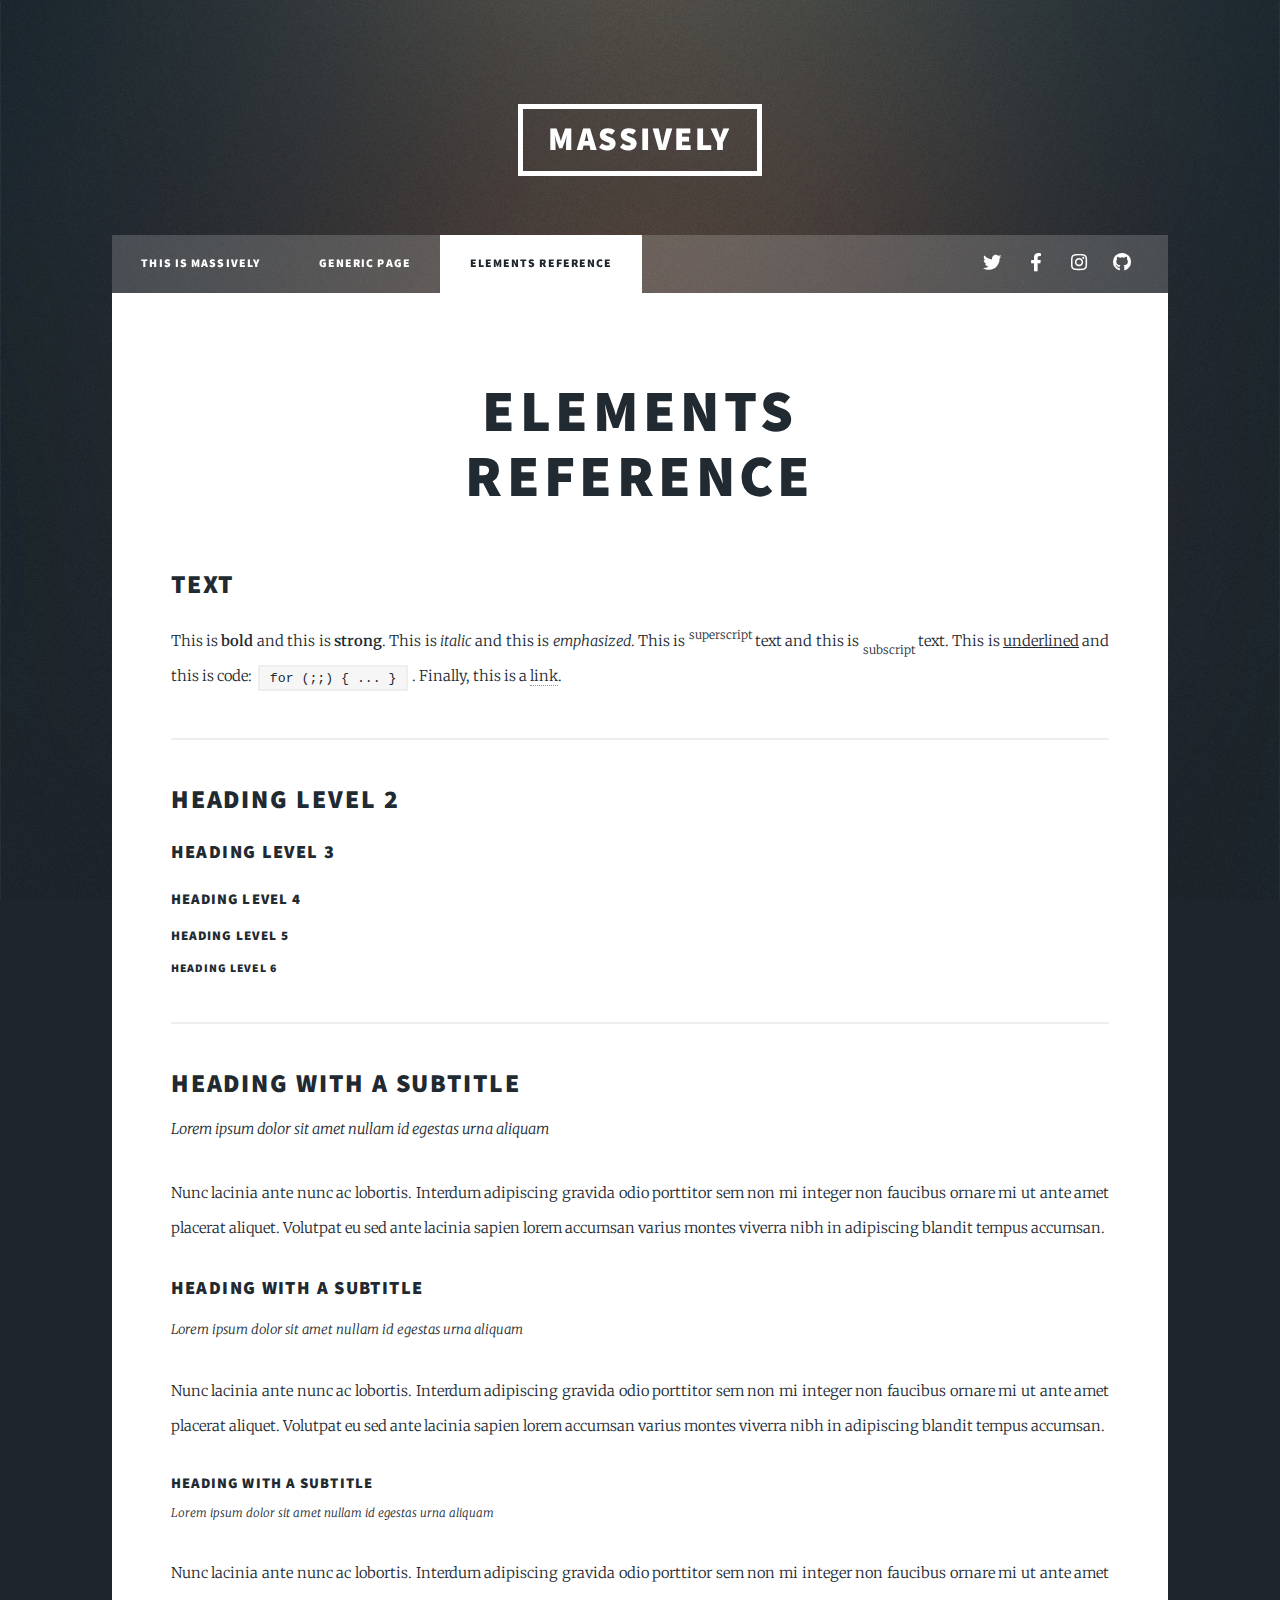
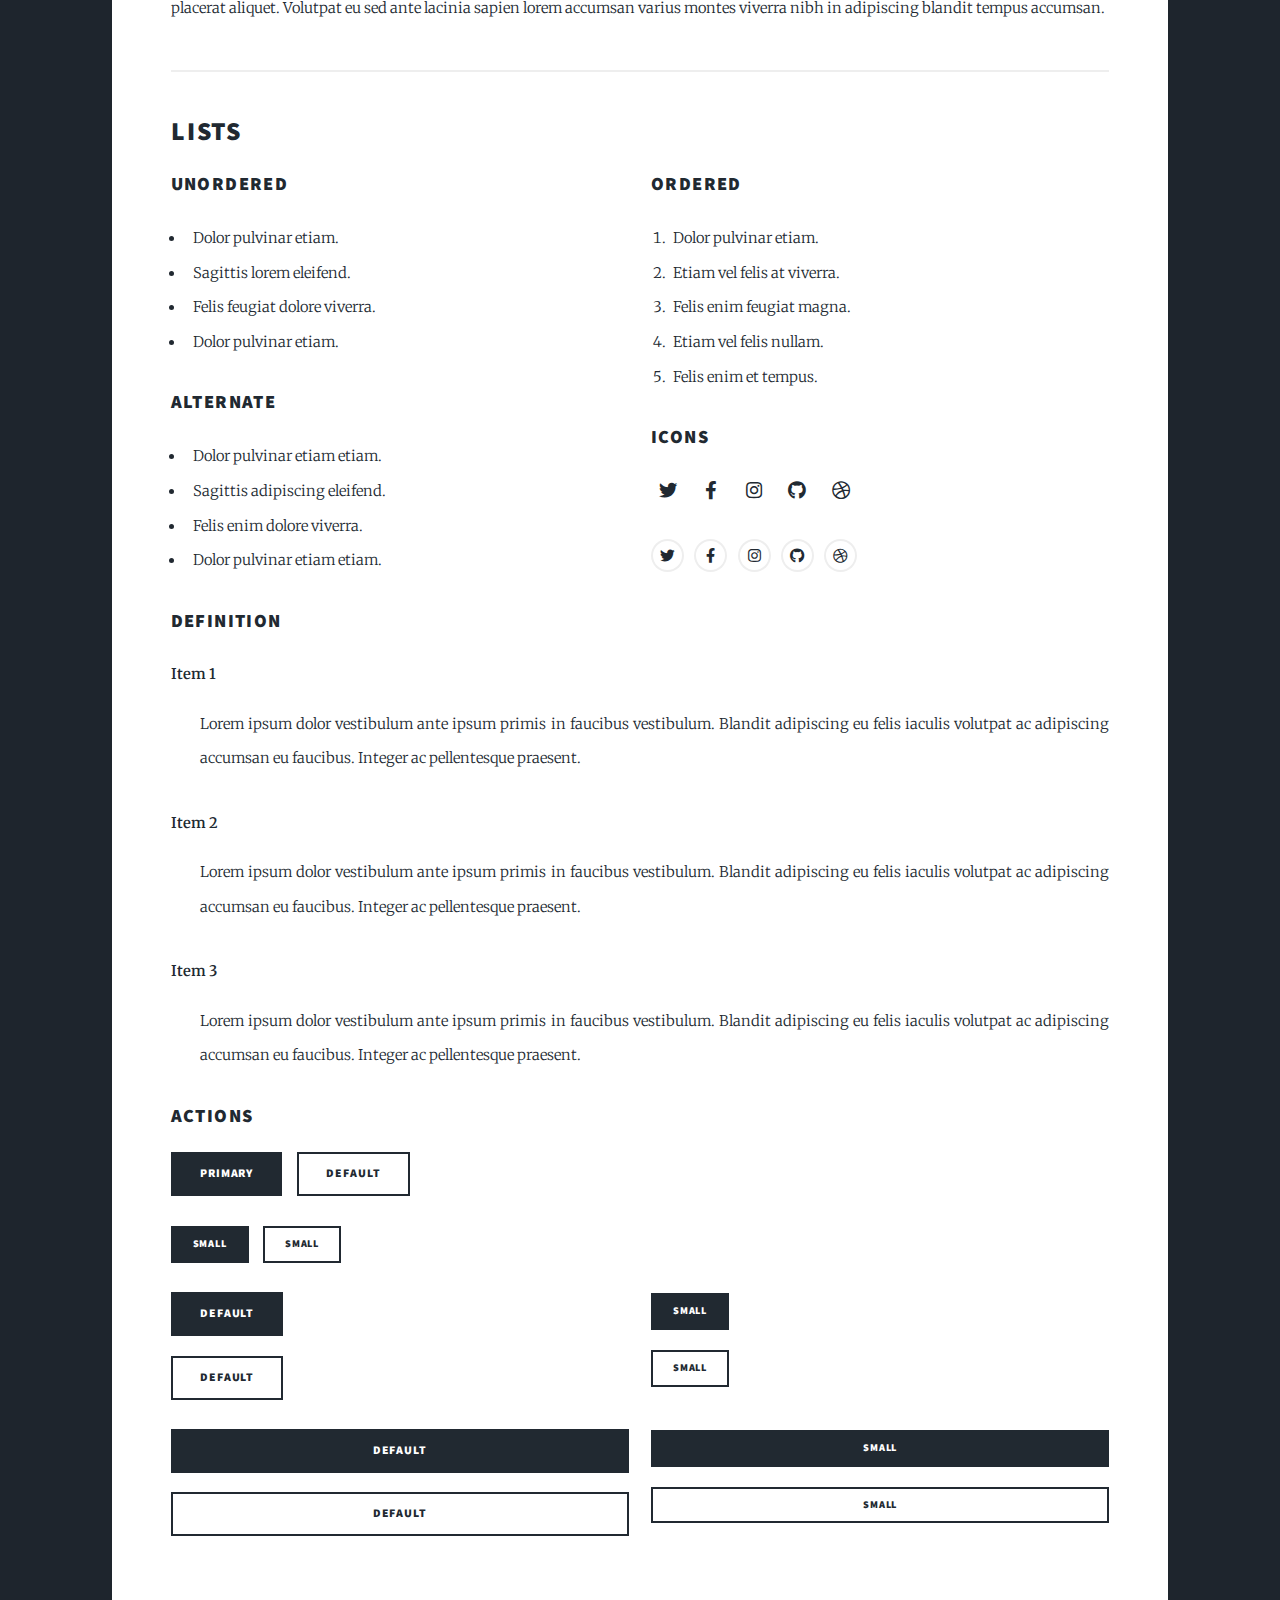
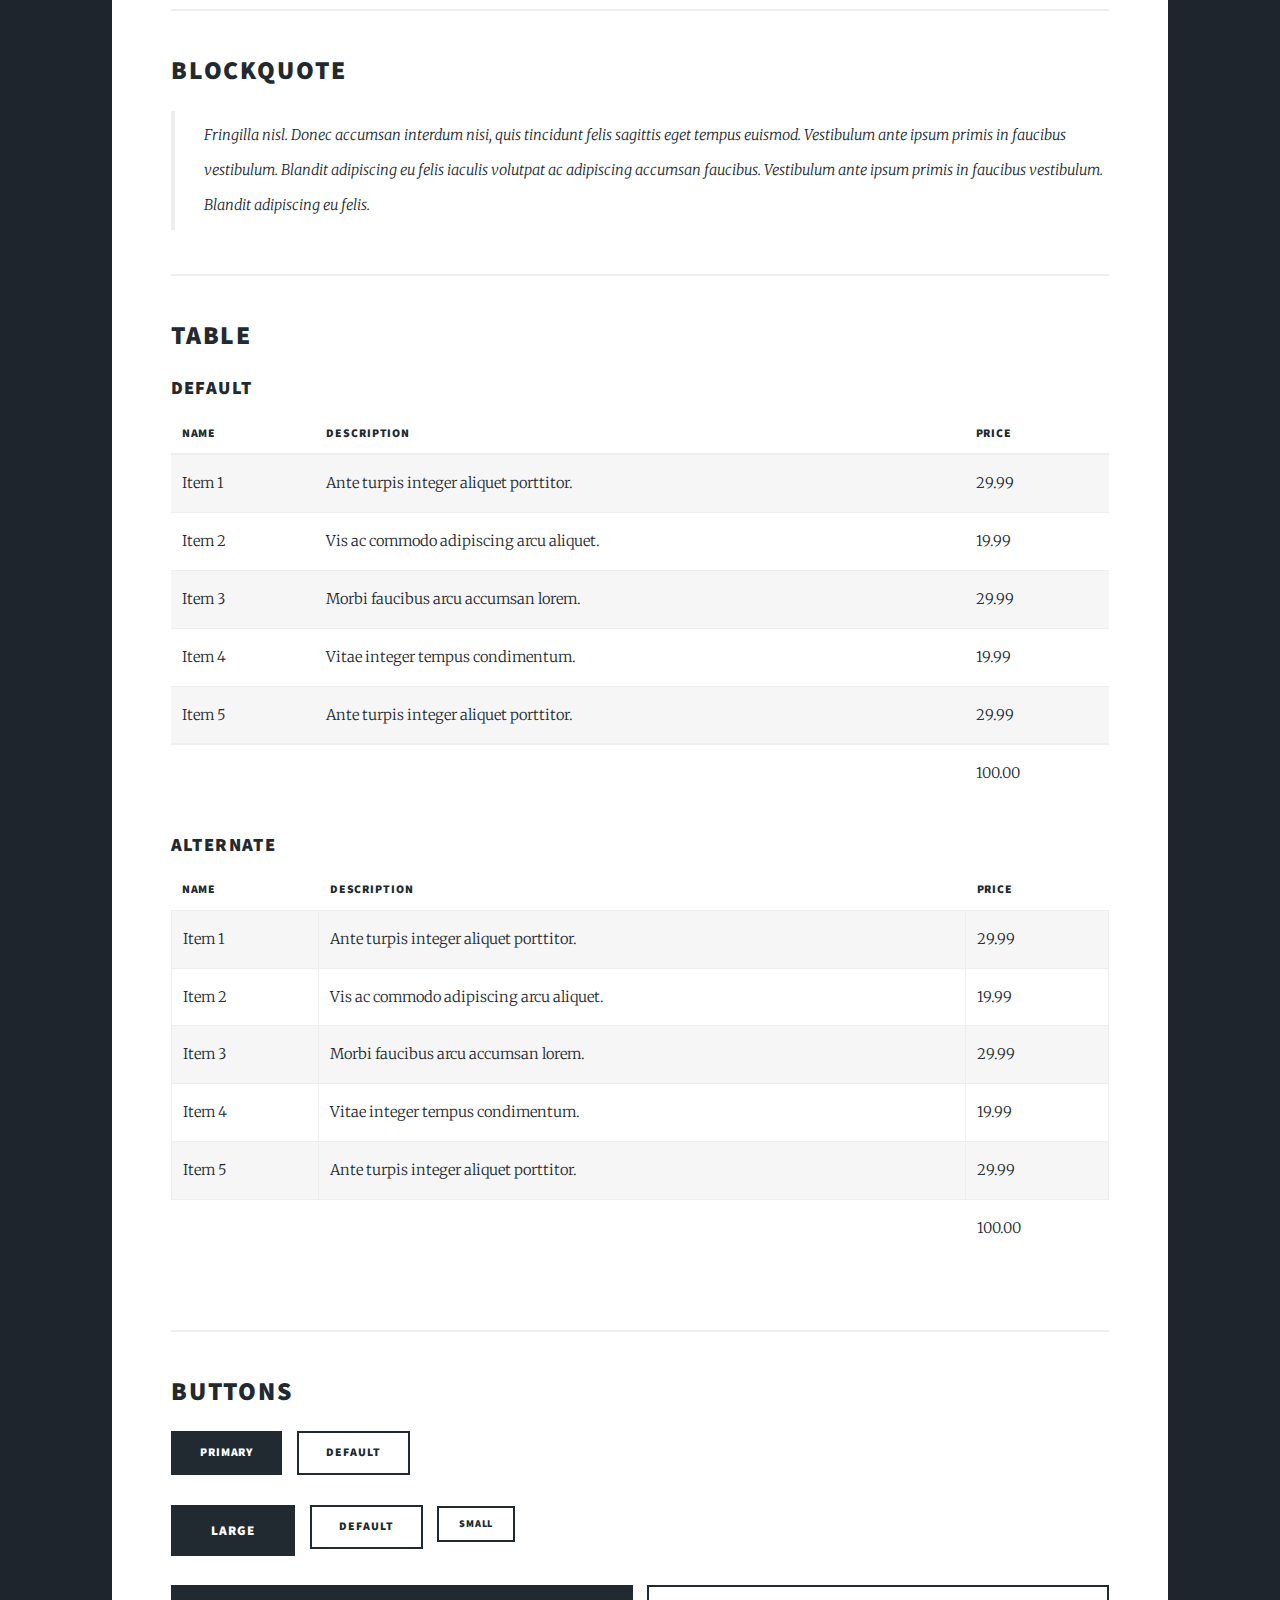
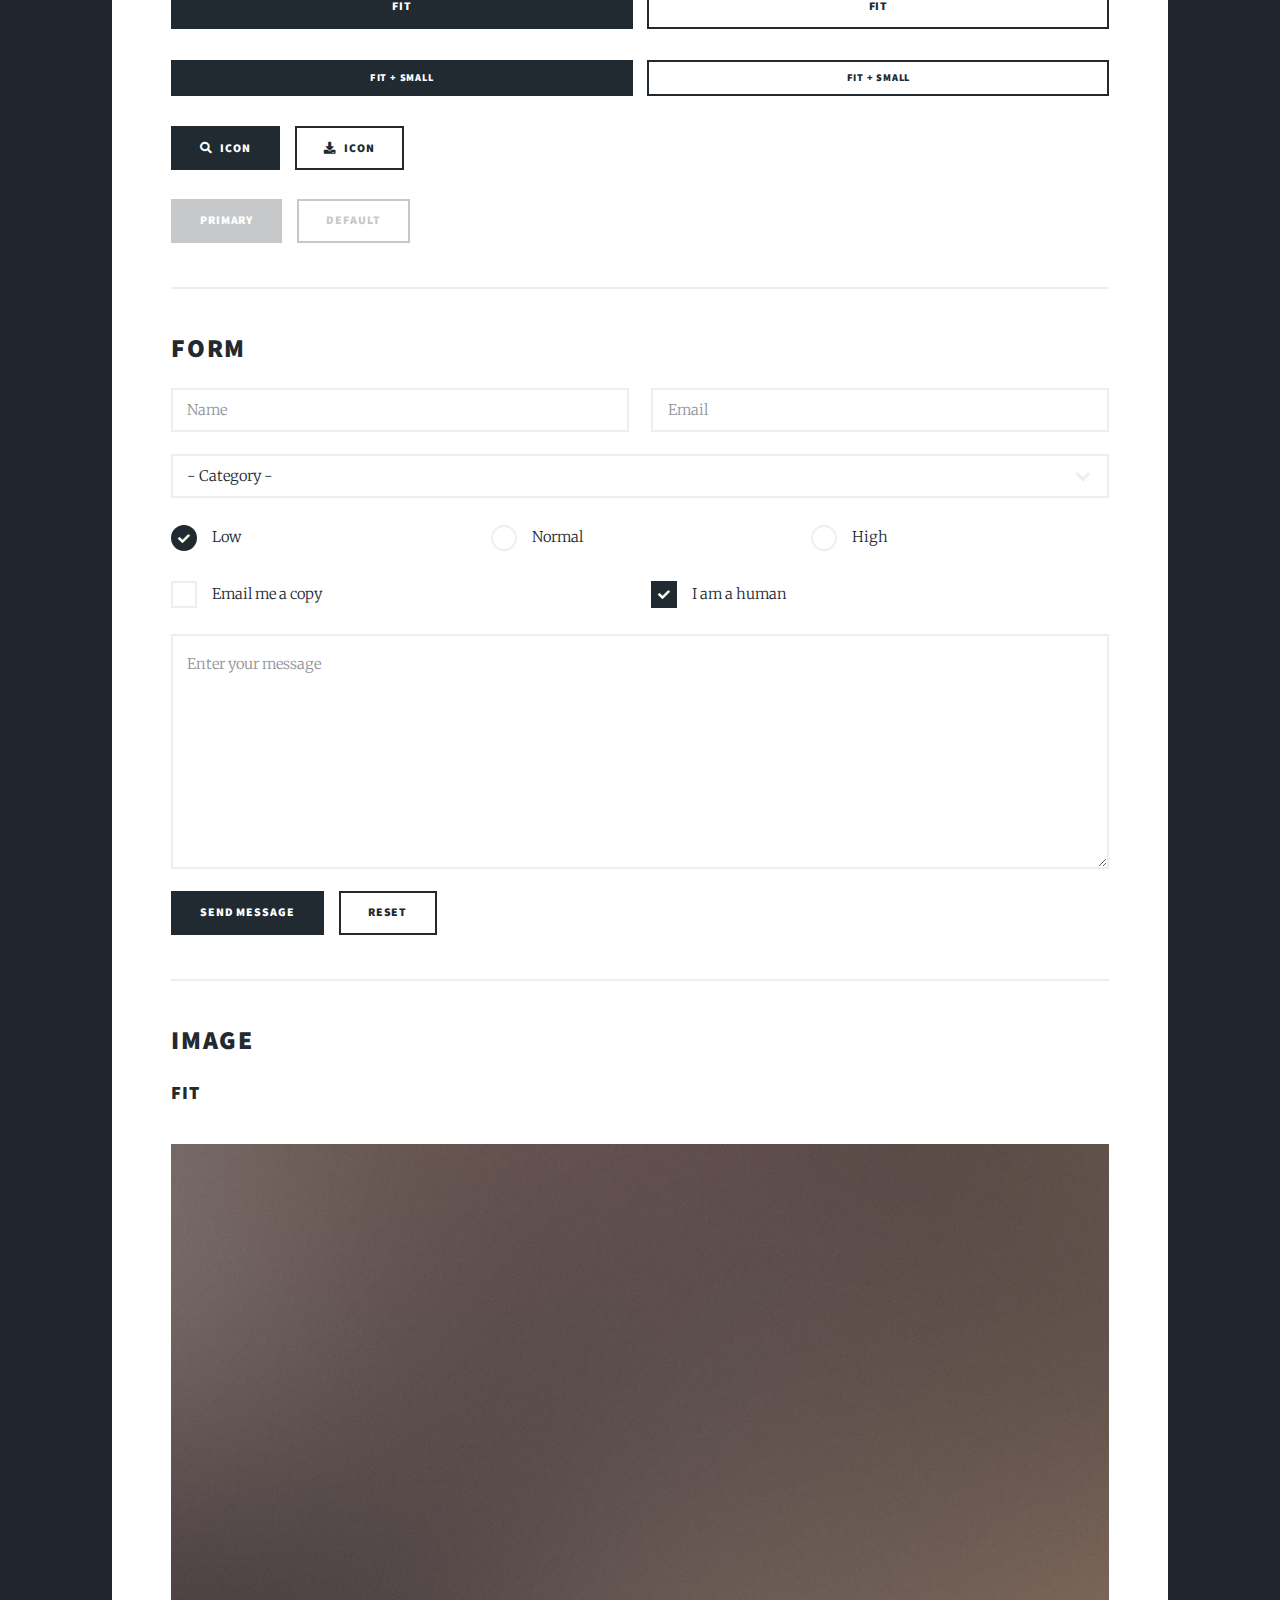
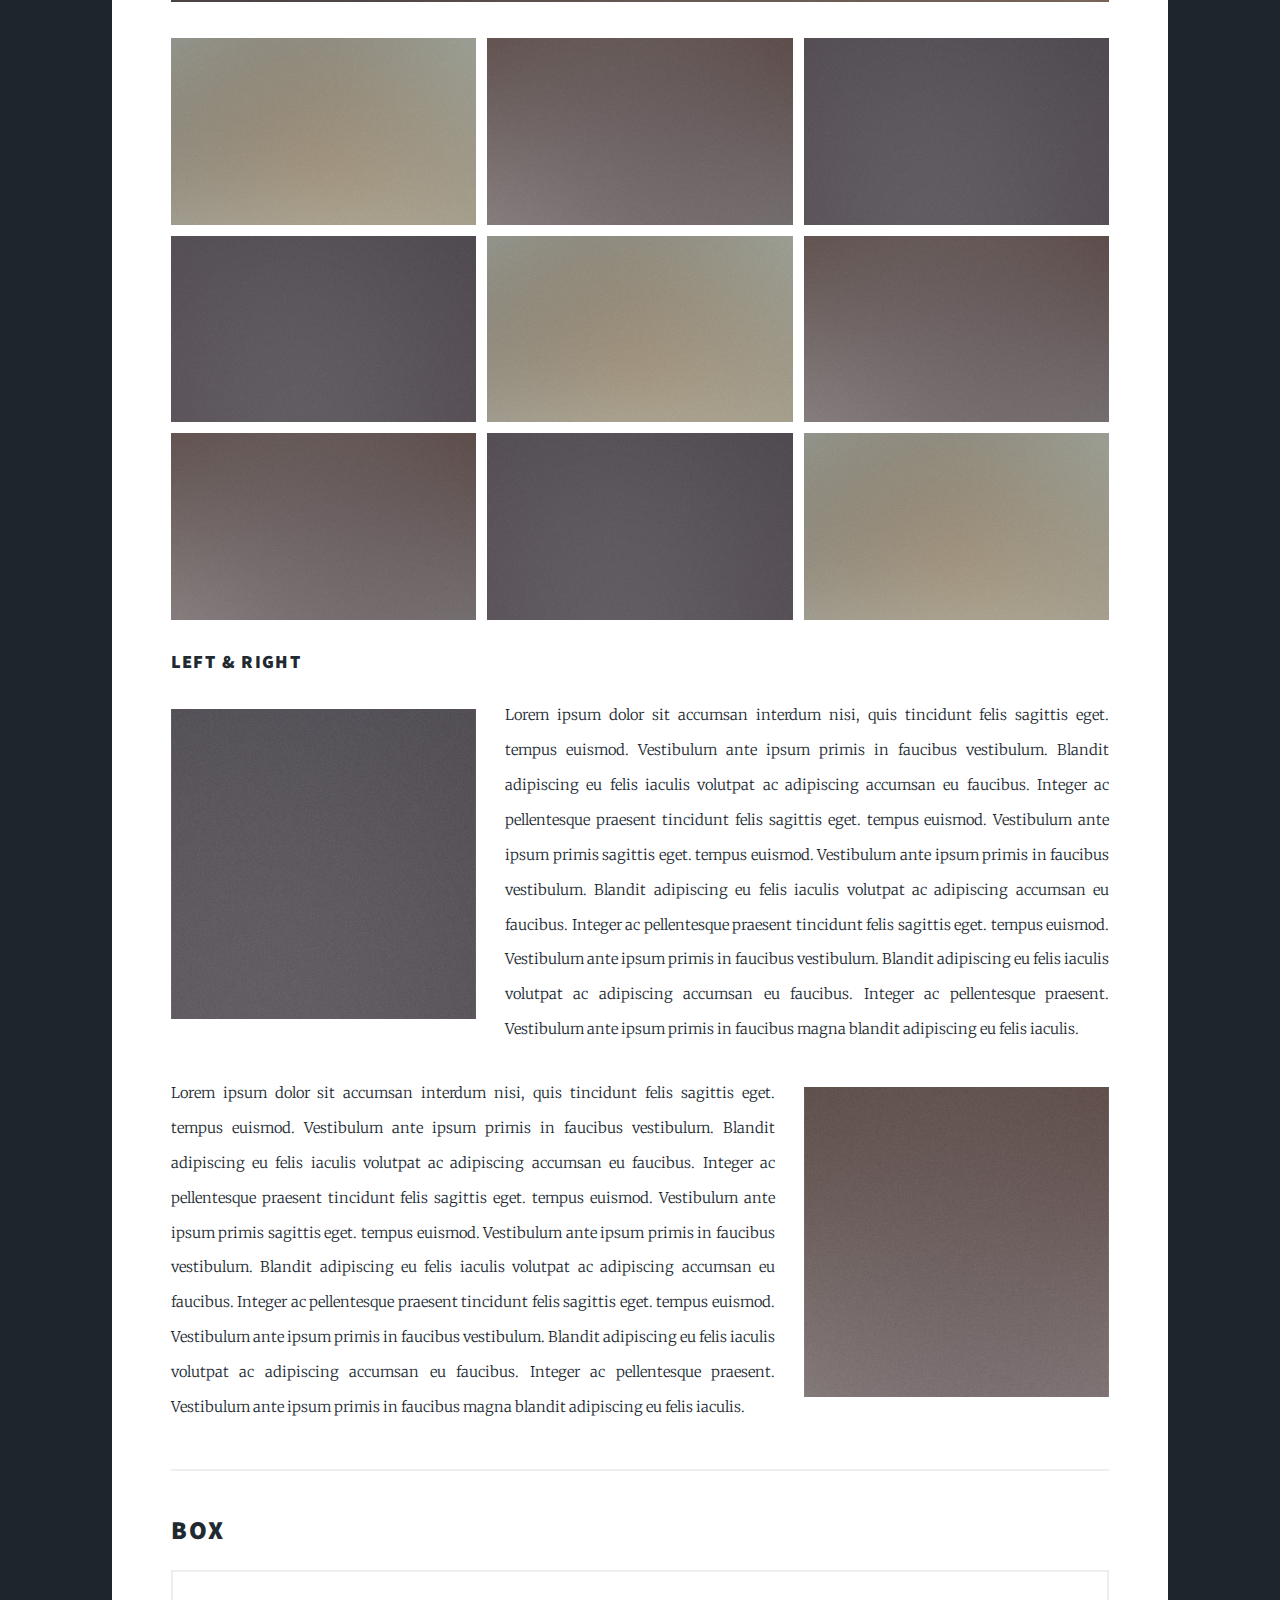
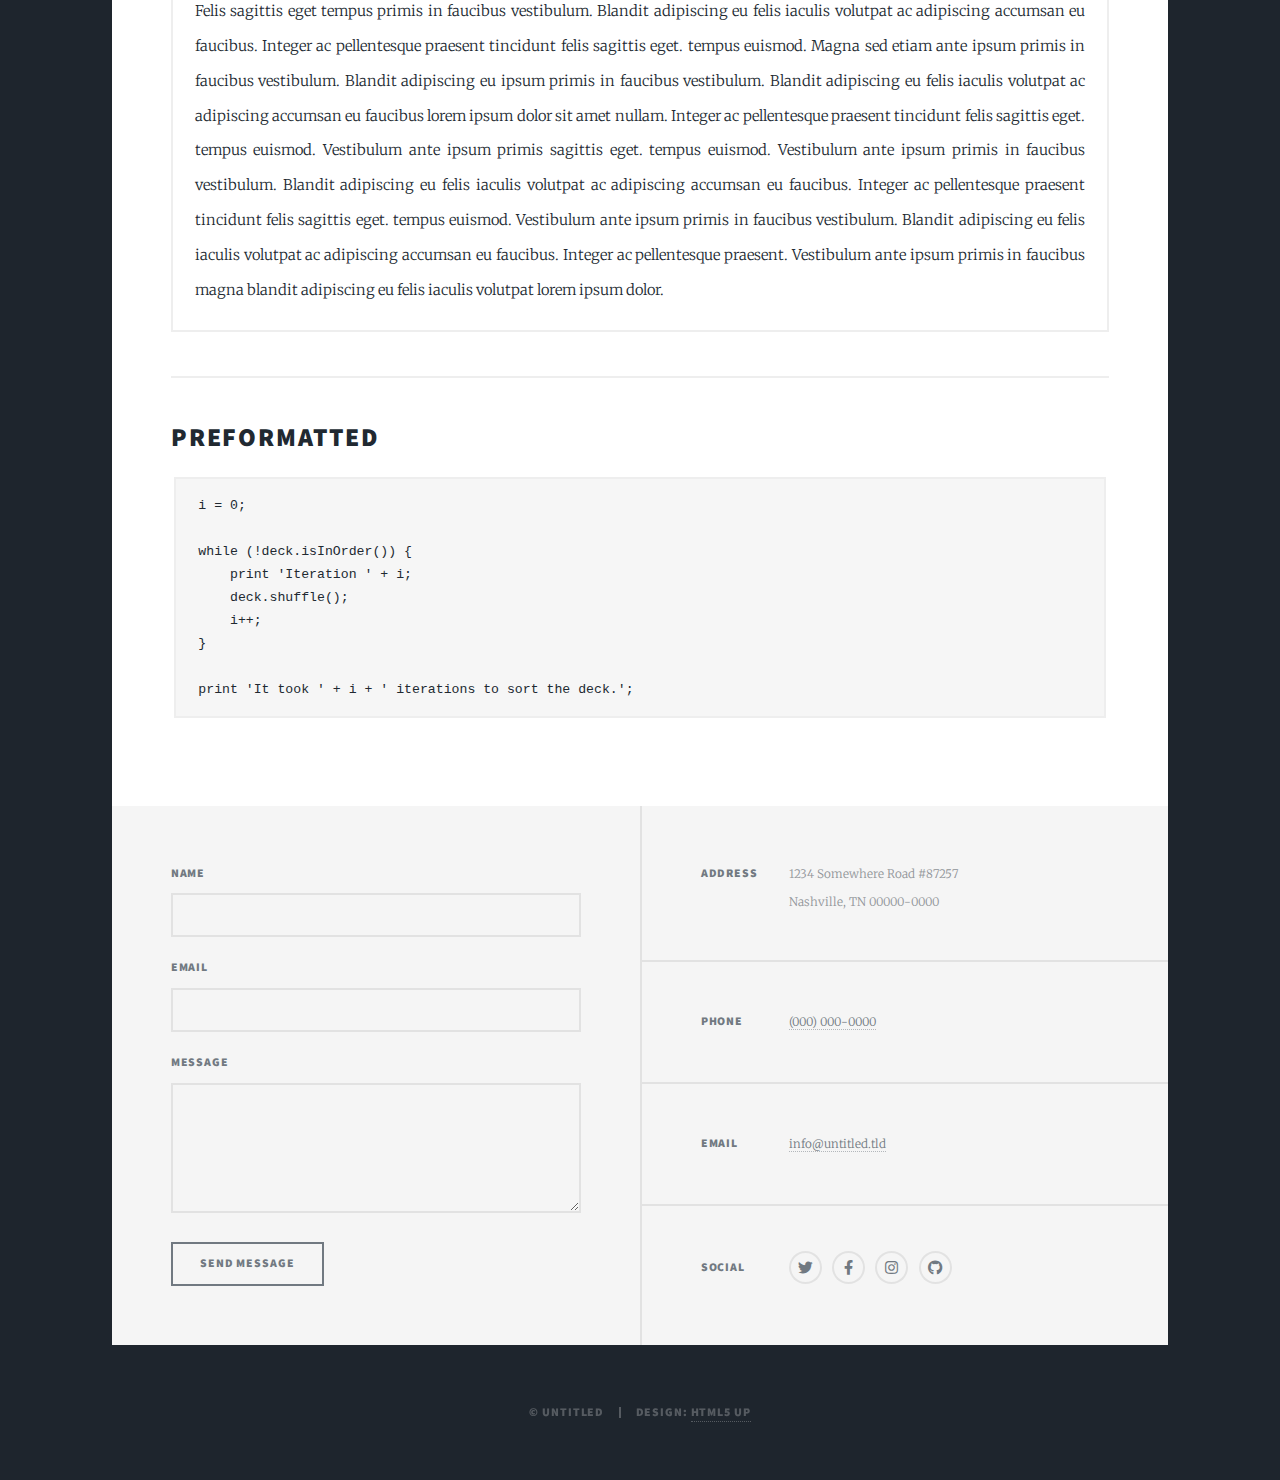
==== html5up-massively/elements.html @ 06473aa0 "Added template" ====
<!DOCTYPE HTML>
<!--
	Massively by HTML5 UP
	html5up.net | @ajlkn
	Free for personal and commercial use under the CCA 3.0 license (html5up.net/license)
-->
<html>
	<head>
		<title>Elements Reference - Massively by HTML5 UP</title>
		<meta charset="utf-8" />
		<meta name="viewport" content="width=device-width, initial-scale=1, user-scalable=no" />
		<link rel="stylesheet" href="assets/css/main.css" />
		<noscript><link rel="stylesheet" href="assets/css/noscript.css" /></noscript>
	</head>
	<body class="is-preload">

		<!-- Wrapper -->
			<div id="wrapper">

				<!-- Header -->
					<header id="header">
						<a href="index.html" class="logo">Massively</a>
					</header>

				<!-- Nav -->
					<nav id="nav">
						<ul class="links">
							<li><a href="index.html">This is Massively</a></li>
							<li><a href="generic.html">Generic Page</a></li>
							<li class="active"><a href="elements.html">Elements Reference</a></li>
						</ul>
						<ul class="icons">
							<li><a href="#" class="icon brands fa-twitter"><span class="label">Twitter</span></a></li>
							<li><a href="#" class="icon brands fa-facebook-f"><span class="label">Facebook</span></a></li>
							<li><a href="#" class="icon brands fa-instagram"><span class="label">Instagram</span></a></li>
							<li><a href="#" class="icon brands fa-github"><span class="label">GitHub</span></a></li>
						</ul>
					</nav>

				<!-- Main -->
					<div id="main">

						<!-- Post -->
							<section class="post">
								<header class="major">
									<h1>Elements<br />
									Reference</h1>
								</header>

								<!-- Text stuff -->
									<h2>Text</h2>
									<p>This is <b>bold</b> and this is <strong>strong</strong>. This is <i>italic</i> and this is <em>emphasized</em>.
									This is <sup>superscript</sup> text and this is <sub>subscript</sub> text.
									This is <u>underlined</u> and this is code: <code>for (;;) { ... }</code>.
									Finally, this is a <a href="#">link</a>.</p>
									<hr />
									<h2>Heading Level 2</h2>
									<h3>Heading Level 3</h3>
									<h4>Heading Level 4</h4>
									<h5>Heading Level 5</h5>
									<h6>Heading Level 6</h6>
									<hr />
									<header>
										<h2>Heading with a Subtitle</h2>
										<p>Lorem ipsum dolor sit amet nullam id egestas urna aliquam</p>
									</header>
									<p>Nunc lacinia ante nunc ac lobortis. Interdum adipiscing gravida odio porttitor sem non mi integer non faucibus ornare mi ut ante amet placerat aliquet. Volutpat eu sed ante lacinia sapien lorem accumsan varius montes viverra nibh in adipiscing blandit tempus accumsan.</p>
									<header>
										<h3>Heading with a Subtitle</h3>
										<p>Lorem ipsum dolor sit amet nullam id egestas urna aliquam</p>
									</header>
									<p>Nunc lacinia ante nunc ac lobortis. Interdum adipiscing gravida odio porttitor sem non mi integer non faucibus ornare mi ut ante amet placerat aliquet. Volutpat eu sed ante lacinia sapien lorem accumsan varius montes viverra nibh in adipiscing blandit tempus accumsan.</p>
									<header>
										<h4>Heading with a Subtitle</h4>
										<p>Lorem ipsum dolor sit amet nullam id egestas urna aliquam</p>
									</header>
									<p>Nunc lacinia ante nunc ac lobortis. Interdum adipiscing gravida odio porttitor sem non mi integer non faucibus ornare mi ut ante amet placerat aliquet. Volutpat eu sed ante lacinia sapien lorem accumsan varius montes viverra nibh in adipiscing blandit tempus accumsan.</p>

									<hr />

								<!-- Lists -->
									<h2>Lists</h2>
									<div class="row">
										<div class="col-6 col-12-small">

											<h3>Unordered</h3>
											<ul>
												<li>Dolor pulvinar etiam.</li>
												<li>Sagittis lorem eleifend.</li>
												<li>Felis feugiat dolore viverra.</li>
												<li>Dolor pulvinar etiam.</li>
											</ul>

											<h3>Alternate</h3>
											<ul class="alt">
												<li>Dolor pulvinar etiam etiam.</li>
												<li>Sagittis adipiscing eleifend.</li>
												<li>Felis enim dolore viverra.</li>
												<li>Dolor pulvinar etiam etiam.</li>
											</ul>

										</div>
										<div class="col-6 col-12-small">

											<h3>Ordered</h3>
											<ol>
												<li>Dolor pulvinar etiam.</li>
												<li>Etiam vel felis at viverra.</li>
												<li>Felis enim feugiat magna.</li>
												<li>Etiam vel felis nullam.</li>
												<li>Felis enim et tempus.</li>
											</ol>

											<h3>Icons</h3>
											<ul class="icons">
												<li><a href="#" class="icon brands fa-twitter"><span class="label">Twitter</span></a></li>
												<li><a href="#" class="icon brands fa-facebook-f"><span class="label">Facebook</span></a></li>
												<li><a href="#" class="icon brands fa-instagram"><span class="label">Instagram</span></a></li>
												<li><a href="#" class="icon brands fa-github"><span class="label">Github</span></a></li>
												<li><a href="#" class="icon brands fa-dribbble"><span class="label">Dribbble</span></a></li>
											</ul>
											<ul class="icons alt">
												<li><a href="#" class="icon brands alt fa-twitter"><span class="label">Twitter</span></a></li>
												<li><a href="#" class="icon brands alt fa-facebook-f"><span class="label">Facebook</span></a></li>
												<li><a href="#" class="icon brands alt fa-instagram"><span class="label">Instagram</span></a></li>
												<li><a href="#" class="icon brands alt fa-github"><span class="label">Github</span></a></li>
												<li><a href="#" class="icon brands alt fa-dribbble"><span class="label">Dribbble</span></a></li>
											</ul>

										</div>
									</div>
									<h3>Definition</h3>
									<dl>
										<dt>Item 1</dt>
										<dd>
											<p>Lorem ipsum dolor vestibulum ante ipsum primis in faucibus vestibulum. Blandit adipiscing eu felis iaculis volutpat ac adipiscing accumsan eu faucibus. Integer ac pellentesque praesent.</p>
										</dd>
										<dt>Item 2</dt>
										<dd>
											<p>Lorem ipsum dolor vestibulum ante ipsum primis in faucibus vestibulum. Blandit adipiscing eu felis iaculis volutpat ac adipiscing accumsan eu faucibus. Integer ac pellentesque praesent.</p>
										</dd>
										<dt>Item 3</dt>
										<dd>
											<p>Lorem ipsum dolor vestibulum ante ipsum primis in faucibus vestibulum. Blandit adipiscing eu felis iaculis volutpat ac adipiscing accumsan eu faucibus. Integer ac pellentesque praesent.</p>
										</dd>
									</dl>

									<h3>Actions</h3>
									<ul class="actions">
										<li><a href="#" class="button primary">Primary</a></li>
										<li><a href="#" class="button">Default</a></li>
									</ul>
									<ul class="actions small">
										<li><a href="#" class="button primary small">Small</a></li>
										<li><a href="#" class="button small">Small</a></li>
									</ul>
									<div class="row">
										<div class="col-6 col-12-small">
											<ul class="actions stacked">
												<li><a href="#" class="button primary">Default</a></li>
												<li><a href="#" class="button">Default</a></li>
											</ul>
										</div>
										<div class="col-6 col-12-small">
											<ul class="actions stacked">
												<li><a href="#" class="button primary small">Small</a></li>
												<li><a href="#" class="button small">Small</a></li>
											</ul>
										</div>
									</div>
									<div class="row">
										<div class="col-6 col-12-small">
											<ul class="actions stacked">
												<li><a href="#" class="button primary fit">Default</a></li>
												<li><a href="#" class="button fit">Default</a></li>
											</ul>
										</div>
										<div class="col-6 col-12-small">
											<ul class="actions stacked">
												<li><a href="#" class="button primary small fit">Small</a></li>
												<li><a href="#" class="button small fit">Small</a></li>
											</ul>
										</div>
									</div>

									<hr />

								<!-- Blockquote -->
									<h2>Blockquote</h2>
									<blockquote>Fringilla nisl. Donec accumsan interdum nisi, quis tincidunt felis sagittis eget tempus euismod. Vestibulum ante ipsum primis in faucibus vestibulum. Blandit adipiscing eu felis iaculis volutpat ac adipiscing accumsan faucibus. Vestibulum ante ipsum primis in faucibus vestibulum. Blandit adipiscing eu felis.</blockquote>

									<hr />

								<!-- Table -->
									<h2>Table</h2>

									<h3>Default</h3>
									<div class="table-wrapper">
										<table>
											<thead>
												<tr>
													<th>Name</th>
													<th>Description</th>
													<th>Price</th>
												</tr>
											</thead>
											<tbody>
												<tr>
													<td>Item 1</td>
													<td>Ante turpis integer aliquet porttitor.</td>
													<td>29.99</td>
												</tr>
												<tr>
													<td>Item 2</td>
													<td>Vis ac commodo adipiscing arcu aliquet.</td>
													<td>19.99</td>
												</tr>
												<tr>
													<td>Item 3</td>
													<td> Morbi faucibus arcu accumsan lorem.</td>
													<td>29.99</td>
												</tr>
												<tr>
													<td>Item 4</td>
													<td>Vitae integer tempus condimentum.</td>
													<td>19.99</td>
												</tr>
												<tr>
													<td>Item 5</td>
													<td>Ante turpis integer aliquet porttitor.</td>
													<td>29.99</td>
												</tr>
											</tbody>
											<tfoot>
												<tr>
													<td colspan="2"></td>
													<td>100.00</td>
												</tr>
											</tfoot>
										</table>
									</div>

									<h3>Alternate</h3>
									<div class="table-wrapper">
										<table class="alt">
											<thead>
												<tr>
													<th>Name</th>
													<th>Description</th>
													<th>Price</th>
												</tr>
											</thead>
											<tbody>
												<tr>
													<td>Item 1</td>
													<td>Ante turpis integer aliquet porttitor.</td>
													<td>29.99</td>
												</tr>
												<tr>
													<td>Item 2</td>
													<td>Vis ac commodo adipiscing arcu aliquet.</td>
													<td>19.99</td>
												</tr>
												<tr>
													<td>Item 3</td>
													<td> Morbi faucibus arcu accumsan lorem.</td>
													<td>29.99</td>
												</tr>
												<tr>
													<td>Item 4</td>
													<td>Vitae integer tempus condimentum.</td>
													<td>19.99</td>
												</tr>
												<tr>
													<td>Item 5</td>
													<td>Ante turpis integer aliquet porttitor.</td>
													<td>29.99</td>
												</tr>
											</tbody>
											<tfoot>
												<tr>
													<td colspan="2"></td>
													<td>100.00</td>
												</tr>
											</tfoot>
										</table>
									</div>

									<hr />

								<!-- Buttons -->
									<h2>Buttons</h2>
									<ul class="actions">
										<li><a href="#" class="button primary">Primary</a></li>
										<li><a href="#" class="button">Default</a></li>
									</ul>
									<ul class="actions">
										<li><a href="#" class="button primary large">Large</a></li>
										<li><a href="#" class="button">Default</a></li>
										<li><a href="#" class="button small">Small</a></li>
									</ul>
									<ul class="actions fit">
										<li><a href="#" class="button primary fit">Fit</a></li>
										<li><a href="#" class="button fit">Fit</a></li>
									</ul>
									<ul class="actions fit small">
										<li><a href="#" class="button primary fit small">Fit + Small</a></li>
										<li><a href="#" class="button fit small">Fit + Small</a></li>
									</ul>
									<ul class="actions">
										<li><a href="#" class="button primary icon solid fa-search">Icon</a></li>
										<li><a href="#" class="button icon solid fa-download">Icon</a></li>
									</ul>
									<ul class="actions">
										<li><span class="button primary disabled">Primary</span></li>
										<li><span class="button disabled">Default</span></li>
									</ul>

									<hr />

								<!-- Form -->
									<h2>Form</h2>

									<form method="post" action="#">
										<div class="row gtr-uniform">
											<div class="col-6 col-12-xsmall">
												<input type="text" name="demo-name" id="demo-name" value="" placeholder="Name" />
											</div>
											<div class="col-6 col-12-xsmall">
												<input type="email" name="demo-email" id="demo-email" value="" placeholder="Email" />
											</div>
											<!-- Break -->
											<div class="col-12">
												<select name="demo-category" id="demo-category">
													<option value="">- Category -</option>
													<option value="1">Manufacturing</option>
													<option value="1">Shipping</option>
													<option value="1">Administration</option>
													<option value="1">Human Resources</option>
												</select>
											</div>
											<!-- Break -->
											<div class="col-4 col-12-small">
												<input type="radio" id="demo-priority-low" name="demo-priority" checked>
												<label for="demo-priority-low">Low</label>
											</div>
											<div class="col-4 col-12-small">
												<input type="radio" id="demo-priority-normal" name="demo-priority">
												<label for="demo-priority-normal">Normal</label>
											</div>
											<div class="col-4 col-12-small">
												<input type="radio" id="demo-priority-high" name="demo-priority">
												<label for="demo-priority-high">High</label>
											</div>
											<!-- Break -->
											<div class="col-6 col-12-small">
												<input type="checkbox" id="demo-copy" name="demo-copy">
												<label for="demo-copy">Email me a copy</label>
											</div>
											<div class="col-6 col-12-small">
												<input type="checkbox" id="demo-human" name="demo-human" checked>
												<label for="demo-human">I am a human</label>
											</div>
											<!-- Break -->
											<div class="col-12">
												<textarea name="demo-message" id="demo-message" placeholder="Enter your message" rows="6"></textarea>
											</div>
											<!-- Break -->
											<div class="col-12">
												<ul class="actions">
													<li><input type="submit" value="Send Message" class="primary" /></li>
													<li><input type="reset" value="Reset" /></li>
												</ul>
											</div>
										</div>
									</form>

									<hr />

								<!-- Image -->
									<h2>Image</h2>

									<h3>Fit</h3>
									<span class="image fit"><img src="images/pic01.jpg" alt="" /></span>
									<div class="box alt">
										<div class="row gtr-50 gtr-uniform">
											<div class="col-4"><span class="image fit"><img src="images/pic02.jpg" alt="" /></span></div>
											<div class="col-4"><span class="image fit"><img src="images/pic03.jpg" alt="" /></span></div>
											<div class="col-4"><span class="image fit"><img src="images/pic04.jpg" alt="" /></span></div>
											<!-- Break -->
											<div class="col-4"><span class="image fit"><img src="images/pic04.jpg" alt="" /></span></div>
											<div class="col-4"><span class="image fit"><img src="images/pic02.jpg" alt="" /></span></div>
											<div class="col-4"><span class="image fit"><img src="images/pic03.jpg" alt="" /></span></div>
											<!-- Break -->
											<div class="col-4"><span class="image fit"><img src="images/pic03.jpg" alt="" /></span></div>
											<div class="col-4"><span class="image fit"><img src="images/pic04.jpg" alt="" /></span></div>
											<div class="col-4"><span class="image fit"><img src="images/pic02.jpg" alt="" /></span></div>
										</div>
									</div>

									<h3>Left &amp; Right</h3>
									<p><span class="image left"><img src="images/pic08.jpg" alt="" /></span>Lorem ipsum dolor sit accumsan interdum nisi, quis tincidunt felis sagittis eget. tempus euismod. Vestibulum ante ipsum primis in faucibus vestibulum. Blandit adipiscing eu felis iaculis volutpat ac adipiscing accumsan eu faucibus. Integer ac pellentesque praesent tincidunt felis sagittis eget. tempus euismod. Vestibulum ante ipsum primis sagittis eget. tempus euismod. Vestibulum ante ipsum primis in faucibus vestibulum. Blandit adipiscing eu felis iaculis volutpat ac adipiscing accumsan eu faucibus. Integer ac pellentesque praesent tincidunt felis sagittis eget. tempus euismod. Vestibulum ante ipsum primis in faucibus vestibulum. Blandit adipiscing eu felis iaculis volutpat ac adipiscing accumsan eu faucibus. Integer ac pellentesque praesent. Vestibulum ante ipsum primis in faucibus magna blandit adipiscing eu felis iaculis.</p>
									<p><span class="image right"><img src="images/pic09.jpg" alt="" /></span>Lorem ipsum dolor sit accumsan interdum nisi, quis tincidunt felis sagittis eget. tempus euismod. Vestibulum ante ipsum primis in faucibus vestibulum. Blandit adipiscing eu felis iaculis volutpat ac adipiscing accumsan eu faucibus. Integer ac pellentesque praesent tincidunt felis sagittis eget. tempus euismod. Vestibulum ante ipsum primis sagittis eget. tempus euismod. Vestibulum ante ipsum primis in faucibus vestibulum. Blandit adipiscing eu felis iaculis volutpat ac adipiscing accumsan eu faucibus. Integer ac pellentesque praesent tincidunt felis sagittis eget. tempus euismod. Vestibulum ante ipsum primis in faucibus vestibulum. Blandit adipiscing eu felis iaculis volutpat ac adipiscing accumsan eu faucibus. Integer ac pellentesque praesent. Vestibulum ante ipsum primis in faucibus magna blandit adipiscing eu felis iaculis.</p>

									<hr />

								<!-- Box -->
									<h2>Box</h2>
									<div class="box">
										<p>Felis sagittis eget tempus primis in faucibus vestibulum. Blandit adipiscing eu felis iaculis volutpat ac adipiscing accumsan eu faucibus. Integer ac pellentesque praesent tincidunt felis sagittis eget. tempus euismod. Magna sed etiam ante ipsum primis in faucibus vestibulum. Blandit adipiscing eu ipsum primis in faucibus vestibulum. Blandit adipiscing eu felis iaculis volutpat ac adipiscing accumsan eu faucibus lorem ipsum dolor sit amet nullam. Integer ac pellentesque praesent tincidunt felis sagittis eget. tempus euismod. Vestibulum ante ipsum primis sagittis eget. tempus euismod. Vestibulum ante ipsum primis in faucibus vestibulum. Blandit adipiscing eu felis iaculis volutpat ac adipiscing accumsan eu faucibus. Integer ac pellentesque praesent tincidunt felis sagittis eget. tempus euismod. Vestibulum ante ipsum primis in faucibus vestibulum. Blandit adipiscing eu felis iaculis volutpat ac adipiscing accumsan eu faucibus. Integer ac pellentesque praesent. Vestibulum ante ipsum primis in faucibus magna blandit adipiscing eu felis iaculis volutpat lorem ipsum dolor.</p>
									</div>

									<hr />

								<!-- Preformatted Code -->
									<h2>Preformatted</h2>
									<pre><code>i = 0;

while (!deck.isInOrder()) {
    print 'Iteration ' + i;
    deck.shuffle();
    i++;
}

print 'It took ' + i + ' iterations to sort the deck.';
</code></pre>

							</section>

					</div>

				<!-- Footer -->
					<footer id="footer">
						<section>
							<form method="post" action="#">
								<div class="fields">
									<div class="field">
										<label for="name">Name</label>
										<input type="text" name="name" id="name" />
									</div>
									<div class="field">
										<label for="email">Email</label>
										<input type="text" name="email" id="email" />
									</div>
									<div class="field">
										<label for="message">Message</label>
										<textarea name="message" id="message" rows="3"></textarea>
									</div>
								</div>
								<ul class="actions">
									<li><input type="submit" value="Send Message" /></li>
								</ul>
							</form>
						</section>
						<section class="split contact">
							<section class="alt">
								<h3>Address</h3>
								<p>1234 Somewhere Road #87257<br />
								Nashville, TN 00000-0000</p>
							</section>
							<section>
								<h3>Phone</h3>
								<p><a href="#">(000) 000-0000</a></p>
							</section>
							<section>
								<h3>Email</h3>
								<p><a href="#">info@untitled.tld</a></p>
							</section>
							<section>
								<h3>Social</h3>
								<ul class="icons alt">
									<li><a href="#" class="icon brands alt fa-twitter"><span class="label">Twitter</span></a></li>
									<li><a href="#" class="icon brands alt fa-facebook-f"><span class="label">Facebook</span></a></li>
									<li><a href="#" class="icon brands alt fa-instagram"><span class="label">Instagram</span></a></li>
									<li><a href="#" class="icon brands alt fa-github"><span class="label">GitHub</span></a></li>
								</ul>
							</section>
						</section>
					</footer>

				<!-- Copyright -->
					<div id="copyright">
						<ul><li>&copy; Untitled</li><li>Design: <a href="https://html5up.net">HTML5 UP</a></li></ul>
					</div>

			</div>

		<!-- Scripts -->
			<script src="assets/js/jquery.min.js"></script>
			<script src="assets/js/jquery.scrollex.min.js"></script>
			<script src="assets/js/jquery.scrolly.min.js"></script>
			<script src="assets/js/browser.min.js"></script>
			<script src="assets/js/breakpoints.min.js"></script>
			<script src="assets/js/util.js"></script>
			<script src="assets/js/main.js"></script>

	</body>
</html>
---- html5up-massively/assets/css/main.css ----
@import url(fontawesome-all.min.css);
@import url("https://fonts.googleapis.com/css?family=Merriweather:300,700,300italic,700italic|Source+Sans+Pro:900");

/*
	Massively by HTML5 UP
	html5up.net | @ajlkn
	Free for personal and commercial use under the CCA 3.0 license (html5up.net/license)
*/

html, body, div, span, applet, object,
iframe, h1, h2, h3, h4, h5, h6, p, blockquote,
pre, a, abbr, acronym, address, big, cite,
code, del, dfn, em, img, ins, kbd, q, s, samp,
small, strike, strong, sub, sup, tt, var, b,
u, i, center, dl, dt, dd, ol, ul, li, fieldset,
form, label, legend, table, caption, tbody,
tfoot, thead, tr, th, td, article, aside,
canvas, details, embed, figure, figcaption,
footer, header, hgroup, menu, nav, output, ruby,
section, summary, time, mark, audio, video {
	margin: 0;
	padding: 0;
	border: 0;
	font-size: 100%;
	font: inherit;
	vertical-align: baseline;}

article, aside, details, figcaption, figure,
footer, header, hgroup, menu, nav, section {
	display: block;}

body {
	line-height: 1;
}

ol, ul {
	list-style: none;
}

blockquote, q {
	quotes: none;
}

	blockquote:before, blockquote:after, q:before, q:after {
		content: '';
		content: none;
	}

table {
	border-collapse: collapse;
	border-spacing: 0;
}

body {
	-webkit-text-size-adjust: none;
}

mark {
	background-color: transparent;
	color: inherit;
}

input::-moz-focus-inner {
	border: 0;
	padding: 0;
}

input, select, textarea {
	-moz-appearance: none;
	-webkit-appearance: none;
	-ms-appearance: none;
	appearance: none;
}

/* Basic */

	@-ms-viewport {
		width: device-width;
	}

	body {
		-ms-overflow-style: scrollbar;
	}

	@media screen and (max-width: 480px) {

		html, body {
			min-width: 320px;
		}

	}

	html {
		box-sizing: border-box;
	}

	*, *:before, *:after {
		box-sizing: inherit;
	}

	body {
		background-color: #1e252d;
	}

		body.is-preload *, body.is-preload *:before, body.is-preload *:after {
			-moz-animation: none !important;
			-webkit-animation: none !important;
			-ms-animation: none !important;
			animation: none !important;
			-moz-transition: none !important;
			-webkit-transition: none !important;
			-ms-transition: none !important;
			transition: none !important;
		}

/* Type */

	html {
		font-size: 16pt;
	}

		@media screen and (max-width: 1680px) {

			html {
				font-size: 12pt;
			}

		}

		@media screen and (max-width: 1280px) {

			html {
				font-size: 11pt;
			}

		}

		@media screen and (max-width: 360px) {

			html {
				font-size: 10pt;
			}

		}

	body {
		color: #212931;
	}

	body, input, select, textarea {
		font-family: "Merriweather", Georgia, serif;
		font-weight: 300;
		font-size: 1rem;
		line-height: 2.375;
	}

	a {
		-moz-transition: color 0.2s ease-in-out, background-color 0.2s ease-in-out, border-color 0.2s ease-in-out, box-shadow 0.2s ease-in-out;
		-webkit-transition: color 0.2s ease-in-out, background-color 0.2s ease-in-out, border-color 0.2s ease-in-out, box-shadow 0.2s ease-in-out;
		-ms-transition: color 0.2s ease-in-out, background-color 0.2s ease-in-out, border-color 0.2s ease-in-out, box-shadow 0.2s ease-in-out;
		transition: color 0.2s ease-in-out, background-color 0.2s ease-in-out, border-color 0.2s ease-in-out, box-shadow 0.2s ease-in-out;
		border-bottom: dotted 1px;
		text-decoration: none;
	}

		a:hover {
			border-bottom-color: transparent;
		}

	strong, b {
		font-weight: 600;
	}

	em, i {
		font-style: italic;
	}

	p {
		text-align: justify;
		margin: 0 0 2rem 0;
	}

	h1, h2, h3, h4, h5, h6 {
		font-family: "Source Sans Pro", Helvetica, sans-serif;
		font-weight: 900;
		line-height: 1.5;
		letter-spacing: 0.075em;
		text-transform: uppercase;
		margin: 0 0 1rem 0;
	}

		h1 a, h2 a, h3 a, h4 a, h5 a, h6 a {
			border-bottom: 0;
			color: inherit;
			text-decoration: none;
		}

	h1 {
		font-size: 4rem;
		line-height: 1.1;
		margin: 0 0 2rem 0;
	}

	h2 {
		font-size: 1.75rem;
		line-height: 1.3;
		margin: 0 0 1.5rem 0;
	}

	h3 {
		font-size: 1.25rem;
		margin: 0 0 1.5rem 0;
	}

	h4 {
		font-size: 1rem;
	}

	h5 {
		font-size: 0.9rem;
	}

	h6 {
		font-size: 0.8rem;
	}

	sub {
		font-size: 0.8rem;
		position: relative;
		top: 0.5rem;
	}

	sup {
		font-size: 0.8rem;
		position: relative;
		top: -0.5rem;
	}

	blockquote {
		border-left: solid 4px;
		font-style: italic;
		margin: 0 0 2rem 0;
		padding: 0.5rem 0 0.5rem 2rem;
	}

	code {
		border: solid 2px;
		font-family: "Courier New", monospace;
		font-size: 0.9rem;
		margin: 0 0.25rem;
		padding: 0.25rem 0.65rem;
	}

	pre {
		-webkit-overflow-scrolling: touch;
		font-family: "Courier New", monospace;
		font-size: 0.9rem;
		margin: 0 0 2rem 0;
	}

		pre code {
			display: block;
			line-height: 1.75;
			padding: 1rem 1.5rem;
			overflow-x: auto;
		}

	hr {
		border: 0;
		border-bottom: solid 2px;
		margin: 3rem 0;
	}

		hr.major {
			margin: 5rem 0;
		}

	.align-left {
		text-align: left;
	}

	.align-center {
		text-align: center;
	}

	.align-right {
		text-align: right;
	}

	input, select, textarea {
		color: #212931;
	}

	a {
		color: #212931;
		border-bottom-color: rgba(33, 41, 49, 0.5);
	}

		a:hover {
			border-bottom-color: transparent;
			color: #18bfef !important;
		}

	strong, b {
		color: #212931;
	}

	h1, h2, h3, h4, h5, h6 {
		color: #212931;
	}

	blockquote {
		border-left-color: #eeeeee;
	}

	code {
		background: rgba(220, 220, 220, 0.25);
		border-color: #eeeeee;
	}

	hr {
		border-bottom-color: #eeeeee;
	}

/* Row */

	.row {
		display: flex;
		flex-wrap: wrap;
		box-sizing: border-box;
		align-items: stretch;
	}

		.row > * {
			box-sizing: border-box;
		}

		.row.gtr-uniform > * > :last-child {
			margin-bottom: 0;
		}

		.row.aln-left {
			justify-content: flex-start;
		}

		.row.aln-center {
			justify-content: center;
		}

		.row.aln-right {
			justify-content: flex-end;
		}

		.row.aln-top {
			align-items: flex-start;
		}

		.row.aln-middle {
			align-items: center;
		}

		.row.aln-bottom {
			align-items: flex-end;
		}

		.row > .imp {
			order: -1;
		}

		.row > .col-1 {
			width: 8.33333%;
		}

		.row > .off-1 {
			margin-left: 8.33333%;
		}

		.row > .col-2 {
			width: 16.66667%;
		}

		.row > .off-2 {
			margin-left: 16.66667%;
		}

		.row > .col-3 {
			width: 25%;
		}

		.row > .off-3 {
			margin-left: 25%;
		}

		.row > .col-4 {
			width: 33.33333%;
		}

		.row > .off-4 {
			margin-left: 33.33333%;
		}

		.row > .col-5 {
			width: 41.66667%;
		}

		.row > .off-5 {
			margin-left: 41.66667%;
		}

		.row > .col-6 {
			width: 50%;
		}

		.row > .off-6 {
			margin-left: 50%;
		}

		.row > .col-7 {
			width: 58.33333%;
		}

		.row > .off-7 {
			margin-left: 58.33333%;
		}

		.row > .col-8 {
			width: 66.66667%;
		}

		.row > .off-8 {
			margin-left: 66.66667%;
		}

		.row > .col-9 {
			width: 75%;
		}

		.row > .off-9 {
			margin-left: 75%;
		}

		.row > .col-10 {
			width: 83.33333%;
		}

		.row > .off-10 {
			margin-left: 83.33333%;
		}

		.row > .col-11 {
			width: 91.66667%;
		}

		.row > .off-11 {
			margin-left: 91.66667%;
		}

		.row > .col-12 {
			width: 100%;
		}

		.row > .off-12 {
			margin-left: 100%;
		}

		.row.gtr-0 {
			margin-top: 0;
			margin-left: 0rem;
		}

			.row.gtr-0 > * {
				padding: 0 0 0 0rem;
			}

			.row.gtr-0.gtr-uniform {
				margin-top: 0rem;
			}

				.row.gtr-0.gtr-uniform > * {
					padding-top: 0rem;
				}

		.row.gtr-25 {
			margin-top: 0;
			margin-left: -0.375rem;
		}

			.row.gtr-25 > * {
				padding: 0 0 0 0.375rem;
			}

			.row.gtr-25.gtr-uniform {
				margin-top: -0.375rem;
			}

				.row.gtr-25.gtr-uniform > * {
					padding-top: 0.375rem;
				}

		.row.gtr-50 {
			margin-top: 0;
			margin-left: -0.75rem;
		}

			.row.gtr-50 > * {
				padding: 0 0 0 0.75rem;
			}

			.row.gtr-50.gtr-uniform {
				margin-top: -0.75rem;
			}

				.row.gtr-50.gtr-uniform > * {
					padding-top: 0.75rem;
				}

		.row {
			margin-top: 0;
			margin-left: -1.5rem;
		}

			.row > * {
				padding: 0 0 0 1.5rem;
			}

			.row.gtr-uniform {
				margin-top: -1.5rem;
			}

				.row.gtr-uniform > * {
					padding-top: 1.5rem;
				}

		.row.gtr-150 {
			margin-top: 0;
			margin-left: -2.25rem;
		}

			.row.gtr-150 > * {
				padding: 0 0 0 2.25rem;
			}

			.row.gtr-150.gtr-uniform {
				margin-top: -2.25rem;
			}

				.row.gtr-150.gtr-uniform > * {
					padding-top: 2.25rem;
				}

		.row.gtr-200 {
			margin-top: 0;
			margin-left: -3rem;
		}

			.row.gtr-200 > * {
				padding: 0 0 0 3rem;
			}

			.row.gtr-200.gtr-uniform {
				margin-top: -3rem;
			}

				.row.gtr-200.gtr-uniform > * {
					padding-top: 3rem;
				}

		@media screen and (max-width: 1680px) {

			.row {
				display: flex;
				flex-wrap: wrap;
				box-sizing: border-box;
				align-items: stretch;
			}

				.row > * {
					box-sizing: border-box;
				}

				.row.gtr-uniform > * > :last-child {
					margin-bottom: 0;
				}

				.row.aln-left {
					justify-content: flex-start;
				}

				.row.aln-center {
					justify-content: center;
				}

				.row.aln-right {
					justify-content: flex-end;
				}

				.row.aln-top {
					align-items: flex-start;
				}

				.row.aln-middle {
					align-items: center;
				}

				.row.aln-bottom {
					align-items: flex-end;
				}

				.row > .imp-xlarge {
					order: -1;
				}

				.row > .col-1-xlarge {
					width: 8.33333%;
				}

				.row > .off-1-xlarge {
					margin-left: 8.33333%;
				}

				.row > .col-2-xlarge {
					width: 16.66667%;
				}

				.row > .off-2-xlarge {
					margin-left: 16.66667%;
				}

				.row > .col-3-xlarge {
					width: 25%;
				}

				.row > .off-3-xlarge {
					margin-left: 25%;
				}

				.row > .col-4-xlarge {
					width: 33.33333%;
				}

				.row > .off-4-xlarge {
					margin-left: 33.33333%;
				}

				.row > .col-5-xlarge {
					width: 41.66667%;
				}

				.row > .off-5-xlarge {
					margin-left: 41.66667%;
				}

				.row > .col-6-xlarge {
					width: 50%;
				}

				.row > .off-6-xlarge {
					margin-left: 50%;
				}

				.row > .col-7-xlarge {
					width: 58.33333%;
				}

				.row > .off-7-xlarge {
					margin-left: 58.33333%;
				}

				.row > .col-8-xlarge {
					width: 66.66667%;
				}

				.row > .off-8-xlarge {
					margin-left: 66.66667%;
				}

				.row > .col-9-xlarge {
					width: 75%;
				}

				.row > .off-9-xlarge {
					margin-left: 75%;
				}

				.row > .col-10-xlarge {
					width: 83.33333%;
				}

				.row > .off-10-xlarge {
					margin-left: 83.33333%;
				}

				.row > .col-11-xlarge {
					width: 91.66667%;
				}

				.row > .off-11-xlarge {
					margin-left: 91.66667%;
				}

				.row > .col-12-xlarge {
					width: 100%;
				}

				.row > .off-12-xlarge {
					margin-left: 100%;
				}

				.row.gtr-0 {
					margin-top: 0;
					margin-left: 0rem;
				}

					.row.gtr-0 > * {
						padding: 0 0 0 0rem;
					}

					.row.gtr-0.gtr-uniform {
						margin-top: 0rem;
					}

						.row.gtr-0.gtr-uniform > * {
							padding-top: 0rem;
						}

				.row.gtr-25 {
					margin-top: 0;
					margin-left: -0.375rem;
				}

					.row.gtr-25 > * {
						padding: 0 0 0 0.375rem;
					}

					.row.gtr-25.gtr-uniform {
						margin-top: -0.375rem;
					}

						.row.gtr-25.gtr-uniform > * {
							padding-top: 0.375rem;
						}

				.row.gtr-50 {
					margin-top: 0;
					margin-left: -0.75rem;
				}

					.row.gtr-50 > * {
						padding: 0 0 0 0.75rem;
					}

					.row.gtr-50.gtr-uniform {
						margin-top: -0.75rem;
					}

						.row.gtr-50.gtr-uniform > * {
							padding-top: 0.75rem;
						}

				.row {
					margin-top: 0;
					margin-left: -1.5rem;
				}

					.row > * {
						padding: 0 0 0 1.5rem;
					}

					.row.gtr-uniform {
						margin-top: -1.5rem;
					}

						.row.gtr-uniform > * {
							padding-top: 1.5rem;
						}

				.row.gtr-150 {
					margin-top: 0;
					margin-left: -2.25rem;
				}

					.row.gtr-150 > * {
						padding: 0 0 0 2.25rem;
					}

					.row.gtr-150.gtr-uniform {
						margin-top: -2.25rem;
					}

						.row.gtr-150.gtr-uniform > * {
							padding-top: 2.25rem;
						}

				.row.gtr-200 {
					margin-top: 0;
					margin-left: -3rem;
				}

					.row.gtr-200 > * {
						padding: 0 0 0 3rem;
					}

					.row.gtr-200.gtr-uniform {
						margin-top: -3rem;
					}

						.row.gtr-200.gtr-uniform > * {
							padding-top: 3rem;
						}

		}

		@media screen and (max-width: 1280px) {

			.row {
				display: flex;
				flex-wrap: wrap;
				box-sizing: border-box;
				align-items: stretch;
			}

				.row > * {
					box-sizing: border-box;
				}

				.row.gtr-uniform > * > :last-child {
					margin-bottom: 0;
				}

				.row.aln-left {
					justify-content: flex-start;
				}

				.row.aln-center {
					justify-content: center;
				}

				.row.aln-right {
					justify-content: flex-end;
				}

				.row.aln-top {
					align-items: flex-start;
				}

				.row.aln-middle {
					align-items: center;
				}

				.row.aln-bottom {
					align-items: flex-end;
				}

				.row > .imp-large {
					order: -1;
				}

				.row > .col-1-large {
					width: 8.33333%;
				}

				.row > .off-1-large {
					margin-left: 8.33333%;
				}

				.row > .col-2-large {
					width: 16.66667%;
				}

				.row > .off-2-large {
					margin-left: 16.66667%;
				}

				.row > .col-3-large {
					width: 25%;
				}

				.row > .off-3-large {
					margin-left: 25%;
				}

				.row > .col-4-large {
					width: 33.33333%;
				}

				.row > .off-4-large {
					margin-left: 33.33333%;
				}

				.row > .col-5-large {
					width: 41.66667%;
				}

				.row > .off-5-large {
					margin-left: 41.66667%;
				}

				.row > .col-6-large {
					width: 50%;
				}

				.row > .off-6-large {
					margin-left: 50%;
				}

				.row > .col-7-large {
					width: 58.33333%;
				}

				.row > .off-7-large {
					margin-left: 58.33333%;
				}

				.row > .col-8-large {
					width: 66.66667%;
				}

				.row > .off-8-large {
					margin-left: 66.66667%;
				}

				.row > .col-9-large {
					width: 75%;
				}

				.row > .off-9-large {
					margin-left: 75%;
				}

				.row > .col-10-large {
					width: 83.33333%;
				}

				.row > .off-10-large {
					margin-left: 83.33333%;
				}

				.row > .col-11-large {
					width: 91.66667%;
				}

				.row > .off-11-large {
					margin-left: 91.66667%;
				}

				.row > .col-12-large {
					width: 100%;
				}

				.row > .off-12-large {
					margin-left: 100%;
				}

				.row.gtr-0 {
					margin-top: 0;
					margin-left: 0rem;
				}

					.row.gtr-0 > * {
						padding: 0 0 0 0rem;
					}

					.row.gtr-0.gtr-uniform {
						margin-top: 0rem;
					}

						.row.gtr-0.gtr-uniform > * {
							padding-top: 0rem;
						}

				.row.gtr-25 {
					margin-top: 0;
					margin-left: -0.375rem;
				}

					.row.gtr-25 > * {
						padding: 0 0 0 0.375rem;
					}

					.row.gtr-25.gtr-uniform {
						margin-top: -0.375rem;
					}

						.row.gtr-25.gtr-uniform > * {
							padding-top: 0.375rem;
						}

				.row.gtr-50 {
					margin-top: 0;
					margin-left: -0.75rem;
				}

					.row.gtr-50 > * {
						padding: 0 0 0 0.75rem;
					}

					.row.gtr-50.gtr-uniform {
						margin-top: -0.75rem;
					}

						.row.gtr-50.gtr-uniform > * {
							padding-top: 0.75rem;
						}

				.row {
					margin-top: 0;
					margin-left: -1.5rem;
				}

					.row > * {
						padding: 0 0 0 1.5rem;
					}

					.row.gtr-uniform {
						margin-top: -1.5rem;
					}

						.row.gtr-uniform > * {
							padding-top: 1.5rem;
						}

				.row.gtr-150 {
					margin-top: 0;
					margin-left: -2.25rem;
				}

					.row.gtr-150 > * {
						padding: 0 0 0 2.25rem;
					}

					.row.gtr-150.gtr-uniform {
						margin-top: -2.25rem;
					}

						.row.gtr-150.gtr-uniform > * {
							padding-top: 2.25rem;
						}

				.row.gtr-200 {
					margin-top: 0;
					margin-left: -3rem;
				}

					.row.gtr-200 > * {
						padding: 0 0 0 3rem;
					}

					.row.gtr-200.gtr-uniform {
						margin-top: -3rem;
					}

						.row.gtr-200.gtr-uniform > * {
							padding-top: 3rem;
						}

		}

		@media screen and (max-width: 980px) {

			.row {
				display: flex;
				flex-wrap: wrap;
				box-sizing: border-box;
				align-items: stretch;
			}

				.row > * {
					box-sizing: border-box;
				}

				.row.gtr-uniform > * > :last-child {
					margin-bottom: 0;
				}

				.row.aln-left {
					justify-content: flex-start;
				}

				.row.aln-center {
					justify-content: center;
				}

				.row.aln-right {
					justify-content: flex-end;
				}

				.row.aln-top {
					align-items: flex-start;
				}

				.row.aln-middle {
					align-items: center;
				}

				.row.aln-bottom {
					align-items: flex-end;
				}

				.row > .imp-medium {
					order: -1;
				}

				.row > .col-1-medium {
					width: 8.33333%;
				}

				.row > .off-1-medium {
					margin-left: 8.33333%;
				}

				.row > .col-2-medium {
					width: 16.66667%;
				}

				.row > .off-2-medium {
					margin-left: 16.66667%;
				}

				.row > .col-3-medium {
					width: 25%;
				}

				.row > .off-3-medium {
					margin-left: 25%;
				}

				.row > .col-4-medium {
					width: 33.33333%;
				}

				.row > .off-4-medium {
					margin-left: 33.33333%;
				}

				.row > .col-5-medium {
					width: 41.66667%;
				}

				.row > .off-5-medium {
					margin-left: 41.66667%;
				}

				.row > .col-6-medium {
					width: 50%;
				}

				.row > .off-6-medium {
					margin-left: 50%;
				}

				.row > .col-7-medium {
					width: 58.33333%;
				}

				.row > .off-7-medium {
					margin-left: 58.33333%;
				}

				.row > .col-8-medium {
					width: 66.66667%;
				}

				.row > .off-8-medium {
					margin-left: 66.66667%;
				}

				.row > .col-9-medium {
					width: 75%;
				}

				.row > .off-9-medium {
					margin-left: 75%;
				}

				.row > .col-10-medium {
					width: 83.33333%;
				}

				.row > .off-10-medium {
					margin-left: 83.33333%;
				}

				.row > .col-11-medium {
					width: 91.66667%;
				}

				.row > .off-11-medium {
					margin-left: 91.66667%;
				}

				.row > .col-12-medium {
					width: 100%;
				}

				.row > .off-12-medium {
					margin-left: 100%;
				}

				.row.gtr-0 {
					margin-top: 0;
					margin-left: 0rem;
				}

					.row.gtr-0 > * {
						padding: 0 0 0 0rem;
					}

					.row.gtr-0.gtr-uniform {
						margin-top: 0rem;
					}

						.row.gtr-0.gtr-uniform > * {
							padding-top: 0rem;
						}

				.row.gtr-25 {
					margin-top: 0;
					margin-left: -0.375rem;
				}

					.row.gtr-25 > * {
						padding: 0 0 0 0.375rem;
					}

					.row.gtr-25.gtr-uniform {
						margin-top: -0.375rem;
					}

						.row.gtr-25.gtr-uniform > * {
							padding-top: 0.375rem;
						}

				.row.gtr-50 {
					margin-top: 0;
					margin-left: -0.75rem;
				}

					.row.gtr-50 > * {
						padding: 0 0 0 0.75rem;
					}

					.row.gtr-50.gtr-uniform {
						margin-top: -0.75rem;
					}

						.row.gtr-50.gtr-uniform > * {
							padding-top: 0.75rem;
						}

				.row {
					margin-top: 0;
					margin-left: -1.5rem;
				}

					.row > * {
						padding: 0 0 0 1.5rem;
					}

					.row.gtr-uniform {
						margin-top: -1.5rem;
					}

						.row.gtr-uniform > * {
							padding-top: 1.5rem;
						}

				.row.gtr-150 {
					margin-top: 0;
					margin-left: -2.25rem;
				}

					.row.gtr-150 > * {
						padding: 0 0 0 2.25rem;
					}

					.row.gtr-150.gtr-uniform {
						margin-top: -2.25rem;
					}

						.row.gtr-150.gtr-uniform > * {
							padding-top: 2.25rem;
						}

				.row.gtr-200 {
					margin-top: 0;
					margin-left: -3rem;
				}

					.row.gtr-200 > * {
						padding: 0 0 0 3rem;
					}

					.row.gtr-200.gtr-uniform {
						margin-top: -3rem;
					}

						.row.gtr-200.gtr-uniform > * {
							padding-top: 3rem;
						}

		}

		@media screen and (max-width: 736px) {

			.row {
				display: flex;
				flex-wrap: wrap;
				box-sizing: border-box;
				align-items: stretch;
			}

				.row > * {
					box-sizing: border-box;
				}

				.row.gtr-uniform > * > :last-child {
					margin-bottom: 0;
				}

				.row.aln-left {
					justify-content: flex-start;
				}

				.row.aln-center {
					justify-content: center;
				}

				.row.aln-right {
					justify-content: flex-end;
				}

				.row.aln-top {
					align-items: flex-start;
				}

				.row.aln-middle {
					align-items: center;
				}

				.row.aln-bottom {
					align-items: flex-end;
				}

				.row > .imp-small {
					order: -1;
				}

				.row > .col-1-small {
					width: 8.33333%;
				}

				.row > .off-1-small {
					margin-left: 8.33333%;
				}

				.row > .col-2-small {
					width: 16.66667%;
				}

				.row > .off-2-small {
					margin-left: 16.66667%;
				}

				.row > .col-3-small {
					width: 25%;
				}

				.row > .off-3-small {
					margin-left: 25%;
				}

				.row > .col-4-small {
					width: 33.33333%;
				}

				.row > .off-4-small {
					margin-left: 33.33333%;
				}

				.row > .col-5-small {
					width: 41.66667%;
				}

				.row > .off-5-small {
					margin-left: 41.66667%;
				}

				.row > .col-6-small {
					width: 50%;
				}

				.row > .off-6-small {
					margin-left: 50%;
				}

				.row > .col-7-small {
					width: 58.33333%;
				}

				.row > .off-7-small {
					margin-left: 58.33333%;
				}

				.row > .col-8-small {
					width: 66.66667%;
				}

				.row > .off-8-small {
					margin-left: 66.66667%;
				}

				.row > .col-9-small {
					width: 75%;
				}

				.row > .off-9-small {
					margin-left: 75%;
				}

				.row > .col-10-small {
					width: 83.33333%;
				}

				.row > .off-10-small {
					margin-left: 83.33333%;
				}

				.row > .col-11-small {
					width: 91.66667%;
				}

				.row > .off-11-small {
					margin-left: 91.66667%;
				}

				.row > .col-12-small {
					width: 100%;
				}

				.row > .off-12-small {
					margin-left: 100%;
				}

				.row.gtr-0 {
					margin-top: 0;
					margin-left: 0rem;
				}

					.row.gtr-0 > * {
						padding: 0 0 0 0rem;
					}

					.row.gtr-0.gtr-uniform {
						margin-top: 0rem;
					}

						.row.gtr-0.gtr-uniform > * {
							padding-top: 0rem;
						}

				.row.gtr-25 {
					margin-top: 0;
					margin-left: -0.375rem;
				}

					.row.gtr-25 > * {
						padding: 0 0 0 0.375rem;
					}

					.row.gtr-25.gtr-uniform {
						margin-top: -0.375rem;
					}

						.row.gtr-25.gtr-uniform > * {
							padding-top: 0.375rem;
						}

				.row.gtr-50 {
					margin-top: 0;
					margin-left: -0.75rem;
				}

					.row.gtr-50 > * {
						padding: 0 0 0 0.75rem;
					}

					.row.gtr-50.gtr-uniform {
						margin-top: -0.75rem;
					}

						.row.gtr-50.gtr-uniform > * {
							padding-top: 0.75rem;
						}

				.row {
					margin-top: 0;
					margin-left: -1.5rem;
				}

					.row > * {
						padding: 0 0 0 1.5rem;
					}

					.row.gtr-uniform {
						margin-top: -1.5rem;
					}

						.row.gtr-uniform > * {
							padding-top: 1.5rem;
						}

				.row.gtr-150 {
					margin-top: 0;
					margin-left: -2.25rem;
				}

					.row.gtr-150 > * {
						padding: 0 0 0 2.25rem;
					}

					.row.gtr-150.gtr-uniform {
						margin-top: -2.25rem;
					}

						.row.gtr-150.gtr-uniform > * {
							padding-top: 2.25rem;
						}

				.row.gtr-200 {
					margin-top: 0;
					margin-left: -3rem;
				}

					.row.gtr-200 > * {
						padding: 0 0 0 3rem;
					}

					.row.gtr-200.gtr-uniform {
						margin-top: -3rem;
					}

						.row.gtr-200.gtr-uniform > * {
							padding-top: 3rem;
						}

		}

		@media screen and (max-width: 480px) {

			.row {
				display: flex;
				flex-wrap: wrap;
				box-sizing: border-box;
				align-items: stretch;
			}

				.row > * {
					box-sizing: border-box;
				}

				.row.gtr-uniform > * > :last-child {
					margin-bottom: 0;
				}

				.row.aln-left {
					justify-content: flex-start;
				}

				.row.aln-center {
					justify-content: center;
				}

				.row.aln-right {
					justify-content: flex-end;
				}

				.row.aln-top {
					align-items: flex-start;
				}

				.row.aln-middle {
					align-items: center;
				}

				.row.aln-bottom {
					align-items: flex-end;
				}

				.row > .imp-xsmall {
					order: -1;
				}

				.row > .col-1-xsmall {
					width: 8.33333%;
				}

				.row > .off-1-xsmall {
					margin-left: 8.33333%;
				}

				.row > .col-2-xsmall {
					width: 16.66667%;
				}

				.row > .off-2-xsmall {
					margin-left: 16.66667%;
				}

				.row > .col-3-xsmall {
					width: 25%;
				}

				.row > .off-3-xsmall {
					margin-left: 25%;
				}

				.row > .col-4-xsmall {
					width: 33.33333%;
				}

				.row > .off-4-xsmall {
					margin-left: 33.33333%;
				}

				.row > .col-5-xsmall {
					width: 41.66667%;
				}

				.row > .off-5-xsmall {
					margin-left: 41.66667%;
				}

				.row > .col-6-xsmall {
					width: 50%;
				}

				.row > .off-6-xsmall {
					margin-left: 50%;
				}

				.row > .col-7-xsmall {
					width: 58.33333%;
				}

				.row > .off-7-xsmall {
					margin-left: 58.33333%;
				}

				.row > .col-8-xsmall {
					width: 66.66667%;
				}

				.row > .off-8-xsmall {
					margin-left: 66.66667%;
				}

				.row > .col-9-xsmall {
					width: 75%;
				}

				.row > .off-9-xsmall {
					margin-left: 75%;
				}

				.row > .col-10-xsmall {
					width: 83.33333%;
				}

				.row > .off-10-xsmall {
					margin-left: 83.33333%;
				}

				.row > .col-11-xsmall {
					width: 91.66667%;
				}

				.row > .off-11-xsmall {
					margin-left: 91.66667%;
				}

				.row > .col-12-xsmall {
					width: 100%;
				}

				.row > .off-12-xsmall {
					margin-left: 100%;
				}

				.row.gtr-0 {
					margin-top: 0;
					margin-left: 0rem;
				}

					.row.gtr-0 > * {
						padding: 0 0 0 0rem;
					}

					.row.gtr-0.gtr-uniform {
						margin-top: 0rem;
					}

						.row.gtr-0.gtr-uniform > * {
							padding-top: 0rem;
						}

				.row.gtr-25 {
					margin-top: 0;
					margin-left: -0.375rem;
				}

					.row.gtr-25 > * {
						padding: 0 0 0 0.375rem;
					}

					.row.gtr-25.gtr-uniform {
						margin-top: -0.375rem;
					}

						.row.gtr-25.gtr-uniform > * {
							padding-top: 0.375rem;
						}

				.row.gtr-50 {
					margin-top: 0;
					margin-left: -0.75rem;
				}

					.row.gtr-50 > * {
						padding: 0 0 0 0.75rem;
					}

					.row.gtr-50.gtr-uniform {
						margin-top: -0.75rem;
					}

						.row.gtr-50.gtr-uniform > * {
							padding-top: 0.75rem;
						}

				.row {
					margin-top: 0;
					margin-left: -1.5rem;
				}

					.row > * {
						padding: 0 0 0 1.5rem;
					}

					.row.gtr-uniform {
						margin-top: -1.5rem;
					}

						.row.gtr-uniform > * {
							padding-top: 1.5rem;
						}

				.row.gtr-150 {
					margin-top: 0;
					margin-left: -2.25rem;
				}

					.row.gtr-150 > * {
						padding: 0 0 0 2.25rem;
					}

					.row.gtr-150.gtr-uniform {
						margin-top: -2.25rem;
					}

						.row.gtr-150.gtr-uniform > * {
							padding-top: 2.25rem;
						}

				.row.gtr-200 {
					margin-top: 0;
					margin-left: -3rem;
				}

					.row.gtr-200 > * {
						padding: 0 0 0 3rem;
					}

					.row.gtr-200.gtr-uniform {
						margin-top: -3rem;
					}

						.row.gtr-200.gtr-uniform > * {
							padding-top: 3rem;
						}

		}

		@media screen and (max-width: 360px) {

			.row {
				display: flex;
				flex-wrap: wrap;
				box-sizing: border-box;
				align-items: stretch;
			}

				.row > * {
					box-sizing: border-box;
				}

				.row.gtr-uniform > * > :last-child {
					margin-bottom: 0;
				}

				.row.aln-left {
					justify-content: flex-start;
				}

				.row.aln-center {
					justify-content: center;
				}

				.row.aln-right {
					justify-content: flex-end;
				}

				.row.aln-top {
					align-items: flex-start;
				}

				.row.aln-middle {
					align-items: center;
				}

				.row.aln-bottom {
					align-items: flex-end;
				}

				.row > .imp-xxsmall {
					order: -1;
				}

				.row > .col-1-xxsmall {
					width: 8.33333%;
				}

				.row > .off-1-xxsmall {
					margin-left: 8.33333%;
				}

				.row > .col-2-xxsmall {
					width: 16.66667%;
				}

				.row > .off-2-xxsmall {
					margin-left: 16.66667%;
				}

				.row > .col-3-xxsmall {
					width: 25%;
				}

				.row > .off-3-xxsmall {
					margin-left: 25%;
				}

				.row > .col-4-xxsmall {
					width: 33.33333%;
				}

				.row > .off-4-xxsmall {
					margin-left: 33.33333%;
				}

				.row > .col-5-xxsmall {
					width: 41.66667%;
				}

				.row > .off-5-xxsmall {
					margin-left: 41.66667%;
				}

				.row > .col-6-xxsmall {
					width: 50%;
				}

				.row > .off-6-xxsmall {
					margin-left: 50%;
				}

				.row > .col-7-xxsmall {
					width: 58.33333%;
				}

				.row > .off-7-xxsmall {
					margin-left: 58.33333%;
				}

				.row > .col-8-xxsmall {
					width: 66.66667%;
				}

				.row > .off-8-xxsmall {
					margin-left: 66.66667%;
				}

				.row > .col-9-xxsmall {
					width: 75%;
				}

				.row > .off-9-xxsmall {
					margin-left: 75%;
				}

				.row > .col-10-xxsmall {
					width: 83.33333%;
				}

				.row > .off-10-xxsmall {
					margin-left: 83.33333%;
				}

				.row > .col-11-xxsmall {
					width: 91.66667%;
				}

				.row > .off-11-xxsmall {
					margin-left: 91.66667%;
				}

				.row > .col-12-xxsmall {
					width: 100%;
				}

				.row > .off-12-xxsmall {
					margin-left: 100%;
				}

				.row.gtr-0 {
					margin-top: 0;
					margin-left: 0rem;
				}

					.row.gtr-0 > * {
						padding: 0 0 0 0rem;
					}

					.row.gtr-0.gtr-uniform {
						margin-top: 0rem;
					}

						.row.gtr-0.gtr-uniform > * {
							padding-top: 0rem;
						}

				.row.gtr-25 {
					margin-top: 0;
					margin-left: -0.375rem;
				}

					.row.gtr-25 > * {
						padding: 0 0 0 0.375rem;
					}

					.row.gtr-25.gtr-uniform {
						margin-top: -0.375rem;
					}

						.row.gtr-25.gtr-uniform > * {
							padding-top: 0.375rem;
						}

				.row.gtr-50 {
					margin-top: 0;
					margin-left: -0.75rem;
				}

					.row.gtr-50 > * {
						padding: 0 0 0 0.75rem;
					}

					.row.gtr-50.gtr-uniform {
						margin-top: -0.75rem;
					}

						.row.gtr-50.gtr-uniform > * {
							padding-top: 0.75rem;
						}

				.row {
					margin-top: 0;
					margin-left: -1.5rem;
				}

					.row > * {
						padding: 0 0 0 1.5rem;
					}

					.row.gtr-uniform {
						margin-top: -1.5rem;
					}

						.row.gtr-uniform > * {
							padding-top: 1.5rem;
						}

				.row.gtr-150 {
					margin-top: 0;
					margin-left: -2.25rem;
				}

					.row.gtr-150 > * {
						padding: 0 0 0 2.25rem;
					}

					.row.gtr-150.gtr-uniform {
						margin-top: -2.25rem;
					}

						.row.gtr-150.gtr-uniform > * {
							padding-top: 2.25rem;
						}

				.row.gtr-200 {
					margin-top: 0;
					margin-left: -3rem;
				}

					.row.gtr-200 > * {
						padding: 0 0 0 3rem;
					}

					.row.gtr-200.gtr-uniform {
						margin-top: -3rem;
					}

						.row.gtr-200.gtr-uniform > * {
							padding-top: 3rem;
						}

		}

/* Box */

	.box {
		border: solid 2px;
		margin-bottom: 2rem;
		padding: 1.5rem;
	}

		.box > :last-child,
		.box > :last-child > :last-child,
		.box > :last-child > :last-child > :last-child {
			margin-bottom: 0;
		}

		.box.alt {
			border: 0;
			border-radius: 0;
			padding: 0;
		}

	.box {
		border-color: #eeeeee;
	}

/* Button */

	input[type="submit"],
	input[type="reset"],
	input[type="button"],
	button,
	.button {
		-moz-appearance: none;
		-webkit-appearance: none;
		-ms-appearance: none;
		appearance: none;
		-moz-transition: background-color 0.2s ease-in-out, box-shadow 0.2s ease-in-out, color 0.2s ease-in-out;
		-webkit-transition: background-color 0.2s ease-in-out, box-shadow 0.2s ease-in-out, color 0.2s ease-in-out;
		-ms-transition: background-color 0.2s ease-in-out, box-shadow 0.2s ease-in-out, color 0.2s ease-in-out;
		transition: background-color 0.2s ease-in-out, box-shadow 0.2s ease-in-out, color 0.2s ease-in-out;
		border: 0;
		border-radius: 0;
		cursor: pointer;
		display: inline-block;
		font-family: "Source Sans Pro", Helvetica, sans-serif;
		font-size: 0.8rem;
		font-weight: 900;
		letter-spacing: 0.075em;
		height: 3rem;
		line-height: 3rem;
		padding: 0 2rem;
		text-align: center;
		text-decoration: none;
		text-transform: uppercase;
		white-space: nowrap;
	}

		input[type="submit"].icon:before,
		input[type="reset"].icon:before,
		input[type="button"].icon:before,
		button.icon:before,
		.button.icon:before {
			margin-right: 0.5rem;
		}

		input[type="submit"].icon.solo,
		input[type="reset"].icon.solo,
		input[type="button"].icon.solo,
		button.icon.solo,
		.button.icon.solo {
			position: relative;
			width: 4rem;
			height: 4rem;
			line-height: 4rem;
			border-radius: 4rem;
			text-indent: 4rem;
			overflow: hidden;
			padding: 0;
			white-space: nowrap;
		}

			input[type="submit"].icon.solo:before,
			input[type="reset"].icon.solo:before,
			input[type="button"].icon.solo:before,
			button.icon.solo:before,
			.button.icon.solo:before {
				position: absolute;
				display: block;
				top: 0;
				left: 0;
				width: inherit;
				height: inherit;
				line-height: inherit;
				font-size: 1.25rem;
				margin-right: 0;
				text-align: center;
				text-indent: 0;
			}

		input[type="submit"].fit,
		input[type="reset"].fit,
		input[type="button"].fit,
		button.fit,
		.button.fit {
			width: 100%;
		}

		input[type="submit"].small,
		input[type="reset"].small,
		input[type="button"].small,
		button.small,
		.button.small {
			font-size: 0.7rem;
			height: 2.5rem;
			line-height: 2.5rem;
			padding: 0 1.5rem;
		}

		input[type="submit"].large,
		input[type="reset"].large,
		input[type="button"].large,
		button.large,
		.button.large {
			font-size: 0.9rem;
			height: 3.5rem;
			line-height: 3.5rem;
			padding: 0 2.75rem;
		}

		@media screen and (max-width: 980px) {

			input[type="submit"],
			input[type="reset"],
			input[type="button"],
			button,
			.button {
				font-size: 0.9rem;
				height: 3.25rem;
				line-height: 3.25rem;
			}

				input[type="submit"].large,
				input[type="reset"].large,
				input[type="button"].large,
				button.large,
				.button.large {
					font-size: 1rem;
					height: 3.75rem;
					line-height: 3.75rem;
				}

		}

		input[type="submit"].disabled, input[type="submit"]:disabled,
		input[type="reset"].disabled,
		input[type="reset"]:disabled,
		input[type="button"].disabled,
		input[type="button"]:disabled,
		button.disabled,
		button:disabled,
		.button.disabled,
		.button:disabled {
			pointer-events: none;
			opacity: 0.25;
		}

	input[type="submit"],
	input[type="reset"],
	input[type="button"],
	button,
	.button {
		background-color: transparent;
		box-shadow: inset 0 0 0 2px #212931;
		color: #212931 !important;
	}

		input[type="submit"]:hover,
		input[type="reset"]:hover,
		input[type="button"]:hover,
		button:hover,
		.button:hover {
			box-shadow: inset 0 0 0 2px #18bfef;
			color: #18bfef !important;
		}

		input[type="submit"].primary,
		input[type="reset"].primary,
		input[type="button"].primary,
		button.primary,
		.button.primary {
			background-color: #212931;
			box-shadow: none;
			color: #ffffff !important;
		}

			input[type="submit"].primary:hover,
			input[type="reset"].primary:hover,
			input[type="button"].primary:hover,
			button.primary:hover,
			.button.primary:hover {
				background-color: #18bfef;
			}

/* Form */

	form {
		margin: 0 0 2rem 0;
	}

		form > :last-child {
			margin-bottom: 0;
		}

		form > .fields {
			display: -moz-flex;
			display: -webkit-flex;
			display: -ms-flex;
			display: flex;
			-moz-flex-wrap: wrap;
			-webkit-flex-wrap: wrap;
			-ms-flex-wrap: wrap;
			flex-wrap: wrap;
			width: calc(100% + 3rem);
			margin: -1.5rem 0 2rem -1.5rem;
		}

			form > .fields > .field {
				-moz-flex-grow: 0;
				-webkit-flex-grow: 0;
				-ms-flex-grow: 0;
				flex-grow: 0;
				-moz-flex-shrink: 0;
				-webkit-flex-shrink: 0;
				-ms-flex-shrink: 0;
				flex-shrink: 0;
				padding: 1.5rem 0 0 1.5rem;
				width: calc(100% - 1.5rem);
			}

				form > .fields > .field.half {
					width: calc(50% - 0.75rem);
				}

				form > .fields > .field.third {
					width: calc(100%/3 - 0.5rem);
				}

				form > .fields > .field.quarter {
					width: calc(25% - 0.375rem);
				}

		@media screen and (max-width: 480px) {

			form > .fields {
				width: calc(100% + 3rem);
				margin: -1.5rem 0 2rem -1.5rem;
			}

				form > .fields > .field {
					padding: 1.5rem 0 0 1.5rem;
					width: calc(100% - 1.5rem);
				}

					form > .fields > .field.half {
						width: calc(100% - 1.5rem);
					}

					form > .fields > .field.third {
						width: calc(100% - 1.5rem);
					}

					form > .fields > .field.quarter {
						width: calc(100% - 1.5rem);
					}

		}

	label {
		display: block;
		font-family: "Source Sans Pro", Helvetica, sans-serif;
		font-weight: 900;
		line-height: 1.5;
		letter-spacing: 0.075em;
		font-size: 0.8rem;
		text-transform: uppercase;
		margin: 0 0 0.75rem 0;
	}

		@media screen and (max-width: 980px) {

			label {
				font-size: 0.9rem;
			}

		}

	input[type="text"],
	input[type="password"],
	input[type="email"],
	select,
	textarea {
		-moz-appearance: none;
		-webkit-appearance: none;
		-ms-appearance: none;
		appearance: none;
		background: transparent;
		border-radius: 0;
		border: solid 2px;
		color: inherit;
		display: block;
		outline: 0;
		padding: 0 1rem;
		text-decoration: none;
		width: 100%;
	}

		input[type="text"]:invalid,
		input[type="password"]:invalid,
		input[type="email"]:invalid,
		select:invalid,
		textarea:invalid {
			box-shadow: none;
		}

	select {
		background-size: 1.25rem;
		background-repeat: no-repeat;
		background-position: calc(100% - 1rem) center;
		height: 3rem;
		padding-right: 3rem;
		text-overflow: ellipsis;
	}

		select:focus::-ms-value {
			background-color: transparent;
		}

		select::-ms-expand {
			display: none;
		}

	input[type="text"],
	input[type="password"],
	input[type="email"],
	select {
		height: 3rem;
	}

	textarea {
		padding: 0.75rem 1rem;
	}

	input[type="checkbox"],
	input[type="radio"] {
		-moz-appearance: none;
		-webkit-appearance: none;
		-ms-appearance: none;
		appearance: none;
		display: block;
		float: left;
		margin-right: -2rem;
		opacity: 0;
		width: 1rem;
		z-index: -1;
	}

		input[type="checkbox"] + label,
		input[type="radio"] + label {
			text-decoration: none;
			cursor: pointer;
			display: inline-block;
			font-size: 1rem;
			letter-spacing: 0;
			font-family: "Merriweather", Georgia, serif;
			text-transform: none;
			font-weight: 300;
			padding-left: 2.8rem;
			padding-right: 1rem;
			position: relative;
		}

			input[type="checkbox"] + label:before,
			input[type="radio"] + label:before {
				-moz-osx-font-smoothing: grayscale;
				-webkit-font-smoothing: antialiased;
				display: inline-block;
				font-style: normal;
				font-variant: normal;
				text-rendering: auto;
				line-height: 1;
				text-transform: none !important;
				font-family: 'Font Awesome 5 Free';
				font-weight: 900;
			}

			input[type="checkbox"] + label:before,
			input[type="radio"] + label:before {
				border-radius: 0;
				border: solid 2px;
				content: '';
				display: inline-block;
				font-size: 0.8rem;
				height: 1.8rem;
				left: 0;
				line-height: 1.65rem;
				position: absolute;
				text-align: center;
				top: -0.125rem;
				width: 1.8rem;
			}

		input[type="checkbox"]:checked + label:before,
		input[type="radio"]:checked + label:before {
			content: '\f00c';
		}

	input[type="checkbox"] + label:before {
		border-radius: 0;
	}

	input[type="radio"] + label:before {
		border-radius: 100%;
	}

	::-webkit-input-placeholder {
		opacity: 1.0;
	}

	:-moz-placeholder {
		opacity: 1.0;
	}

	::-moz-placeholder {
		opacity: 1.0;
	}

	:-ms-input-placeholder {
		opacity: 1.0;
	}

	label {
		color: #212931;
	}

	input[type="text"],
	input[type="password"],
	input[type="email"],
	select,
	textarea {
		border-color: #eeeeee;
	}

		input[type="text"]:focus,
		input[type="password"]:focus,
		input[type="email"]:focus,
		select:focus,
		textarea:focus {
			border-color: #18bfef;
		}

	select {
		background-image: url("data:image/svg+xml;charset=utf8,%3Csvg xmlns='http://www.w3.org/2000/svg' width='40' height='40' preserveAspectRatio='none' viewBox='0 0 40 40'%3E%3Cpath d='M9.4,12.3l10.4,10.4l10.4-10.4c0.2-0.2,0.5-0.4,0.9-0.4c0.3,0,0.6,0.1,0.9,0.4l3.3,3.3c0.2,0.2,0.4,0.5,0.4,0.9 c0,0.4-0.1,0.6-0.4,0.9L20.7,31.9c-0.2,0.2-0.5,0.4-0.9,0.4c-0.3,0-0.6-0.1-0.9-0.4L4.3,17.3c-0.2-0.2-0.4-0.5-0.4-0.9 c0-0.4,0.1-0.6,0.4-0.9l3.3-3.3c0.2-0.2,0.5-0.4,0.9-0.4S9.1,12.1,9.4,12.3z' fill='%23eeeeee' /%3E%3C/svg%3E");
	}

		select option {
			background-color: #ffffff;
			color: #212931;
		}

	.select-wrapper:before {
		color: #eeeeee;
	}

	input[type="checkbox"] + label,
	input[type="radio"] + label {
		color: #212931;
	}

		input[type="checkbox"] + label:before,
		input[type="radio"] + label:before {
			border-color: #eeeeee;
		}

	input[type="checkbox"]:checked + label:before,
	input[type="radio"]:checked + label:before {
		background-color: #212931;
		border-color: #212931;
		color: #ffffff;
	}

	input[type="checkbox"]:focus + label:before,
	input[type="radio"]:focus + label:before {
		border-color: #18bfef;
	}

	::-webkit-input-placeholder {
		color: #909498 !important;
	}

	:-moz-placeholder {
		color: #909498 !important;
	}

	::-moz-placeholder {
		color: #909498 !important;
	}

	:-ms-input-placeholder {
		color: #909498 !important;
	}

	.formerize-placeholder {
		color: #909498 !important;
	}

/* Icon */

	.icon {
		text-decoration: none;
		border-bottom: none;
		position: relative;
	}

		.icon:before {
			-moz-osx-font-smoothing: grayscale;
			-webkit-font-smoothing: antialiased;
			display: inline-block;
			font-style: normal;
			font-variant: normal;
			text-rendering: auto;
			line-height: 1;
			text-transform: none !important;
			font-family: 'Font Awesome 5 Free';
			font-weight: 400;
		}

		.icon > .label {
			display: none;
		}

		.icon:before {
			line-height: inherit;
		}

		.icon.solid:before {
			font-weight: 900;
		}

		.icon.brands:before {
			font-family: 'Font Awesome 5 Brands';
		}

/* Image */

	.image {
		border: 0;
		display: inline-block;
		position: relative;
	}

		.image img {
			display: block;
		}

		.image.left, .image.right {
			max-width: 40%;
		}

			.image.left img, .image.right img {
				width: 100%;
			}

		.image.left {
			float: left;
			margin: 0 2rem 2rem 0;
			top: 0.75rem;
		}

		.image.right {
			float: right;
			margin: 0 0 2rem 2rem;
			top: 0.75rem;
		}

		.image.fit {
			display: block;
			margin: 2.5rem 0;
			width: 100%;
		}

			.image.fit:first-child {
				margin-top: 0;
			}

			.image.fit img {
				width: 100%;
			}

		.image.main {
			display: block;
			margin: 4rem 0;
			width: 100%;
		}

			.image.main:first-child {
				margin-top: 0;
			}

			.image.main img {
				width: 100%;
			}

		@media screen and (max-width: 736px) {

			.image.fit {
				margin: 2rem 0;
			}

			.image.main {
				margin: 2rem 0;
			}

		}

	a.image {
		overflow: hidden;
	}

		a.image img {
			-moz-transition: -moz-transform 0.2s ease-out;
			-webkit-transition: -webkit-transform 0.2s ease-out;
			-ms-transition: -ms-transform 0.2s ease-out;
			transition: transform 0.2s ease-out;
		}

		a.image:hover img {
			-moz-transform: scale(1.05);
			-webkit-transform: scale(1.05);
			-ms-transform: scale(1.05);
			transform: scale(1.05);
		}

/* Actions */

	ul.actions {
		display: -moz-flex;
		display: -webkit-flex;
		display: -ms-flex;
		display: flex;
		cursor: default;
		list-style: none;
		margin-left: -1rem;
		padding-left: 0;
	}

		ul.actions li {
			padding: 0 0 0 1rem;
			vertical-align: middle;
		}

		ul.actions.special {
			-moz-justify-content: center;
			-webkit-justify-content: center;
			-ms-justify-content: center;
			justify-content: center;
			width: 100%;
			margin-left: 0;
		}

			ul.actions.special li:first-child {
				padding-left: 0;
			}

		ul.actions.stacked {
			-moz-flex-direction: column;
			-webkit-flex-direction: column;
			-ms-flex-direction: column;
			flex-direction: column;
			margin-left: 0;
		}

			ul.actions.stacked li {
				padding: 1.3rem 0 0 0;
			}

				ul.actions.stacked li:first-child {
					padding-top: 0;
				}

		ul.actions.fit {
			width: calc(100% + 1rem);
		}

			ul.actions.fit li {
				-moz-flex-grow: 1;
				-webkit-flex-grow: 1;
				-ms-flex-grow: 1;
				flex-grow: 1;
				-moz-flex-shrink: 1;
				-webkit-flex-shrink: 1;
				-ms-flex-shrink: 1;
				flex-shrink: 1;
				width: 100%;
			}

				ul.actions.fit li > * {
					width: 100%;
				}

			ul.actions.fit.stacked {
				width: 100%;
			}

		@media screen and (max-width: 480px) {

			ul.actions:not(.fixed) {
				-moz-flex-direction: column;
				-webkit-flex-direction: column;
				-ms-flex-direction: column;
				flex-direction: column;
				margin-left: 0;
				width: 100% !important;
			}

				ul.actions:not(.fixed) li {
					-moz-flex-grow: 1;
					-webkit-flex-grow: 1;
					-ms-flex-grow: 1;
					flex-grow: 1;
					-moz-flex-shrink: 1;
					-webkit-flex-shrink: 1;
					-ms-flex-shrink: 1;
					flex-shrink: 1;
					padding: 1rem 0 0 0;
					text-align: center;
					width: 100%;
				}

					ul.actions:not(.fixed) li > * {
						width: 100%;
					}

					ul.actions:not(.fixed) li:first-child {
						padding-top: 0;
					}

					ul.actions:not(.fixed) li input[type="submit"],
					ul.actions:not(.fixed) li input[type="reset"],
					ul.actions:not(.fixed) li input[type="button"],
					ul.actions:not(.fixed) li button,
					ul.actions:not(.fixed) li .button {
						width: 100%;
					}

						ul.actions:not(.fixed) li input[type="submit"].icon:before,
						ul.actions:not(.fixed) li input[type="reset"].icon:before,
						ul.actions:not(.fixed) li input[type="button"].icon:before,
						ul.actions:not(.fixed) li button.icon:before,
						ul.actions:not(.fixed) li .button.icon:before {
							margin-left: -0.5rem;
						}

		}

/* Icons */

	ul.icons {
		cursor: default;
		list-style: none;
		padding-left: 0;
	}

		ul.icons li {
			display: inline-block;
			padding: 0 0.5rem 0 0;
			vertical-align: middle;
		}

			ul.icons li:last-child {
				padding-right: 0;
			}

			ul.icons li .icon:before {
				width: 2.25rem;
				height: 2.25rem;
				line-height: 2.25rem;
				display: inline-block;
				text-align: center;
				border-radius: 100%;
				font-size: 1.25rem;
			}

		ul.icons.alt li .icon:before {
			-moz-transition: color 0.2s ease-in-out, background-color 0.2s ease-in-out, border-color 0.2s ease-in-out, box-shadow 0.2s ease-in-out;
			-webkit-transition: color 0.2s ease-in-out, background-color 0.2s ease-in-out, border-color 0.2s ease-in-out, box-shadow 0.2s ease-in-out;
			-ms-transition: color 0.2s ease-in-out, background-color 0.2s ease-in-out, border-color 0.2s ease-in-out, box-shadow 0.2s ease-in-out;
			transition: color 0.2s ease-in-out, background-color 0.2s ease-in-out, border-color 0.2s ease-in-out, box-shadow 0.2s ease-in-out;
			font-size: 1rem;
		}

/* List */

	ol {
		list-style: decimal;
		margin: 0 0 2rem 0;
		padding-left: 1.25rem;
	}

		ol li {
			padding-left: 0.25rem;
		}

	ul {
		list-style: disc;
		margin: 0 0 2rem 0;
		padding-left: 1rem;
	}

		ul li {
			padding-left: 0.5rem;
		}

		ul.divided {
			list-style: none;
			padding-left: 0;
		}

			ul.divided li {
				border-top: solid 1px;
				padding: 0.5rem 0;
			}

				ul.divided li:first-child {
					border-top: 0;
					padding-top: 0;
				}

	dl {
		margin: 0 0 2rem 0;
	}

		dl dt {
			display: block;
			font-weight: 600;
			margin: 0 0 1rem 0;
		}

		dl dd {
			margin-left: 2rem;
		}

	ul.divided li {
		border-top-color: #eeeeee;
	}

	ul.icons li a.icon:hover:before {
		color: #18bfef;
	}

	ul.icons.alt li .icon:before {
		box-shadow: inset 0 0 0 2px #eeeeee;
	}

	ul.icons.alt li a.icon:hover:before {
		box-shadow: inset 0 0 0 2px #18bfef;
	}

/* Section/Article */

	section.special, article.special {
		text-align: center;
	}

	header {
		cursor: default;
	}

		header > .date {
			display: block;
			font-size: 0.8rem;
			height: 1;
			margin: 0 0 1rem 0;
			position: relative;
		}

		header > p {
			font-style: italic;
		}

		header > h1 + p {
			font-size: 1.1rem;
			margin-top: -0.5rem;
			line-height: 2;
		}

		header > h2 + p {
			font-size: 1rem;
			margin-top: -0.75rem;
		}

		header > h3 + p {
			font-size: 0.9rem;
			margin-top: -0.75rem;
		}

		header > h4 + p {
			font-size: 0.8rem;
			margin-top: -0.75rem;
		}

		header.major {
			margin: 0 0 4rem 0;
			text-align: center;
		}

			header.major > :last-child {
				margin-bottom: 0;
			}

			header.major > p {
				margin-top: 0;
				text-align: center;
			}

			header.major > .date {
				font-size: 1rem;
				margin: 0 0 4rem 0;
			}

				header.major > .date:before, header.major > .date:after {
					content: '';
					display: block;
					position: absolute;
					top: 50%;
					width: calc(50% - 6rem);
					border-top: solid 2px;
				}

				header.major > .date:before {
					left: 0;
				}

				header.major > .date:after {
					right: 0;
				}

		@media screen and (max-width: 980px) {

			header br {
				display: none;
			}

		}

		@media screen and (max-width: 736px) {

			header.major {
				margin: 0 0 2rem 0;
			}

		}

	header.major .date:before, header.major .date:after {
		border-top-color: #eeeeee;
	}

/* Table */

	.table-wrapper {
		-webkit-overflow-scrolling: touch;
		overflow-x: auto;
	}

	table {
		margin: 0 0 2rem 0;
		width: 100%;
	}

		table tbody tr {
			border: solid 1px;
			border-left: 0;
			border-right: 0;
		}

		table td {
			padding: 0.75rem 0.75rem;
		}

		table th {
			font-family: "Source Sans Pro", Helvetica, sans-serif;
			font-size: 0.8rem;
			font-weight: 900;
			letter-spacing: 0.075em;
			line-height: 1.5;
			padding: 0 0.75rem 0.75rem 0.75rem;
			text-align: left;
			text-transform: uppercase;
		}

			@media screen and (max-width: 980px) {

				table th {
					font-size: 0.9rem;
				}

			}

		table thead {
			border-bottom: solid 2px;
		}

		table tfoot {
			border-top: solid 2px;
		}

		table.alt {
			border-collapse: separate;
		}

			table.alt tbody tr td {
				border: solid 1px;
				border-left-width: 0;
				border-top-width: 0;
			}

				table.alt tbody tr td:first-child {
					border-left-width: 1px;
				}

			table.alt tbody tr:first-child td {
				border-top-width: 1px;
			}

			table.alt thead {
				border-bottom: 0;
			}

			table.alt tfoot {
				border-top: 0;
			}

	table tbody tr {
		border-color: #eeeeee;
	}

		table tbody tr:nth-child(2n + 1) {
			background-color: rgba(220, 220, 220, 0.25);
		}

	table th {
		color: #212931;
	}

	table thead {
		border-bottom-color: #eeeeee;
	}

	table tfoot {
		border-top-color: #eeeeee;
	}

	table.alt tbody tr td {
		border-color: #eeeeee;
	}

/* Pagination */

	.pagination {
		display: -moz-inline-flex;
		display: -webkit-inline-flex;
		display: -ms-inline-flex;
		display: inline-flex;
		-moz-user-select: none;
		-webkit-user-select: none;
		-ms-user-select: none;
		user-select: none;
		cursor: default;
		list-style: none;
		margin: 0 0 2rem 2px;
		padding: 0;
	}

		.pagination a, .pagination span {
			-moz-transition: background-color 0.2s ease-in-out, border-color 0.2s ease-in-out, box-shadow 0.2s ease-in-out, color 0.2s ease-in-out;
			-webkit-transition: background-color 0.2s ease-in-out, border-color 0.2s ease-in-out, box-shadow 0.2s ease-in-out, color 0.2s ease-in-out;
			-ms-transition: background-color 0.2s ease-in-out, border-color 0.2s ease-in-out, box-shadow 0.2s ease-in-out, color 0.2s ease-in-out;
			transition: background-color 0.2s ease-in-out, border-color 0.2s ease-in-out, box-shadow 0.2s ease-in-out, color 0.2s ease-in-out;
			border: solid 2px;
			display: inline-block;
			font-family: "Source Sans Pro", Helvetica, sans-serif;
			font-size: 0.8rem;
			font-weight: 900;
			height: 3rem;
			letter-spacing: 0.075em;
			line-height: calc(3rem - 4px);
			margin-left: -2px;
			min-width: 3rem;
			position: relative;
			text-align: center;
			text-decoration: none;
			text-transform: uppercase;
		}

		.pagination .next, .pagination .previous {
			text-decoration: none;
			padding: 0 1.75rem;
		}

			.pagination .next:before, .pagination .previous:before {
				-moz-osx-font-smoothing: grayscale;
				-webkit-font-smoothing: antialiased;
				display: inline-block;
				font-style: normal;
				font-variant: normal;
				text-rendering: auto;
				line-height: 1;
				text-transform: none !important;
				font-family: 'Font Awesome 5 Free';
				font-weight: 900;
			}

			.pagination .next:before, .pagination .previous:before {
				display: inline-block;
				color: inherit !important;
				line-height: inherit;
			}

		.pagination .previous:before {
			content: '\f104';
			margin-right: 0.9375em;
		}

		.pagination .next:before {
			content: '\f105';
			float: right;
			margin-left: 0.9375em;
		}

		@media screen and (max-width: 980px) {

			.pagination a, .pagination span {
				font-size: 0.9rem;
			}

		}

		@media screen and (max-width: 480px) {

			.pagination .page, .pagination .extra {
				display: none;
			}

		}

	.pagination a, .pagination span {
		border-color: #eeeeee;
	}

	.pagination a {
		color: #212931 !important;
	}

		.pagination a:hover {
			color: #18bfef !important;
			border-color: #18bfef;
			z-index: 1;
		}

			.pagination a:hover + a,
			.pagination a:hover + span {
				border-left-color: #18bfef;
			}

		.pagination a.active {
			background-color: #eeeeee;
		}

	.pagination span {
		color: #eeeeee;
	}

/* Wrapper */

	#wrapper {
		-moz-transition: opacity 0.5s ease;
		-webkit-transition: opacity 0.5s ease;
		-ms-transition: opacity 0.5s ease;
		transition: opacity 0.5s ease;
		position: relative;
		z-index: 1;
		overflow: hidden;
	}

		#wrapper > .bg {
			position: absolute;
			top: 0;
			left: 0;
			width: 100%;
			height: 100%;
			background-color: #212931;
			background-image: url("../../images/overlay.png"), linear-gradient(0deg, rgba(0, 0, 0, 0.1), rgba(0, 0, 0, 0.1)), url("../../images/bg.jpg");
			background-size: auto,								auto,														100% auto;
			background-position: center,								center,														top center;
			background-repeat: repeat,								no-repeat,													no-repeat;
			background-attachment: scroll,								scroll,														scroll;
			z-index: -1;
		}

			#wrapper > .bg.fixed {
				position: fixed;
				width: 100vw;
				height: 100vh;
			}

		#wrapper.fade-in:before {
			pointer-events: none;
			-moz-transition: opacity 1s ease-in-out;
			-webkit-transition: opacity 1s ease-in-out;
			-ms-transition: opacity 1s ease-in-out;
			transition: opacity 1s ease-in-out;
			-moz-transition-delay: 0.75s;
			-webkit-transition-delay: 0.75s;
			-ms-transition-delay: 0.75s;
			transition-delay: 0.75s;
			background: #1e252d;
			content: '';
			display: block;
			height: 100%;
			left: 0;
			opacity: 0;
			position: fixed;
			top: 0;
			width: 100%;
		}

		body.is-preload #wrapper.fade-in:before {
			opacity: 1;
		}

		@media screen and (orientation: portrait) {

			#wrapper > .bg {
				background-size: auto,								auto,														auto 175%;
			}

		}

/* Intro */

	#intro {
		color: #ffffff;
		padding: 8rem 4rem 6rem 4rem ;
		-moz-align-items: center;
		-webkit-align-items: center;
		-ms-align-items: center;
		align-items: center;
		display: -moz-flex;
		display: -webkit-flex;
		display: -ms-flex;
		display: flex;
		-moz-flex-direction: column;
		-webkit-flex-direction: column;
		-ms-flex-direction: column;
		flex-direction: column;
		-moz-justify-content: -moz-flex-end;
		-webkit-justify-content: -webkit-flex-end;
		-ms-justify-content: -ms-flex-end;
		justify-content: flex-end;
		-moz-transition: opacity 1s ease, -moz-transform 1s ease;
		-webkit-transition: opacity 1s ease, -webkit-transform 1s ease;
		-ms-transition: opacity 1s ease, -ms-transform 1s ease;
		transition: opacity 1s ease, transform 1s ease;
		position: relative;
		cursor: default;
		text-align: center;
		z-index: 1;
		min-height: 100vh;
	}

		#intro input, #intro select, #intro textarea {
			color: #ffffff;
		}

		#intro a {
			color: #ffffff;
			border-bottom-color: rgba(255, 255, 255, 0.5);
		}

			#intro a:hover {
				border-bottom-color: transparent;
				color: #18bfef !important;
			}

		#intro strong, #intro b {
			color: #ffffff;
		}

		#intro h1, #intro h2, #intro h3, #intro h4, #intro h5, #intro h6 {
			color: #ffffff;
		}

		#intro blockquote {
			border-left-color: #ffffff;
		}

		#intro code {
			background: rgba(255, 255, 255, 0.075);
			border-color: #ffffff;
		}

		#intro hr {
			border-bottom-color: #ffffff;
		}

		#intro input[type="submit"],
		#intro input[type="reset"],
		#intro input[type="button"],
		#intro button,
		#intro .button {
			background-color: transparent;
			box-shadow: inset 0 0 0 2px #ffffff;
			color: #ffffff !important;
		}

			#intro input[type="submit"]:hover,
			#intro input[type="reset"]:hover,
			#intro input[type="button"]:hover,
			#intro button:hover,
			#intro .button:hover {
				box-shadow: inset 0 0 0 2px #18bfef;
				color: #18bfef !important;
			}

			#intro input[type="submit"].primary,
			#intro input[type="reset"].primary,
			#intro input[type="button"].primary,
			#intro button.primary,
			#intro .button.primary {
				background-color: #ffffff;
				box-shadow: none;
				color: #1e252d !important;
			}

				#intro input[type="submit"].primary:hover,
				#intro input[type="reset"].primary:hover,
				#intro input[type="button"].primary:hover,
				#intro button.primary:hover,
				#intro .button.primary:hover {
					background-color: #18bfef;
				}

		#intro h1 {
			font-size: 5rem;
			line-height: 1;
		}

		#intro p {
			font-size: 1.25rem;
			font-style: italic;
			margin-top: -0.25rem;
			text-align: center;
		}

		#intro + #header {
			margin-top: -20rem;
		}

			#intro + #header .logo {
				-moz-transform: translateY(2rem);
				-webkit-transform: translateY(2rem);
				-ms-transform: translateY(2rem);
				transform: translateY(2rem);
				opacity: 0;
				visibility: hidden;
			}

		#intro.hidden {
			pointer-events: none;
			-moz-transform: translateY(2rem);
			-webkit-transform: translateY(2rem);
			-ms-transform: translateY(2rem);
			transform: translateY(2rem);
			-moz-transition: opacity 0.5s ease, -moz-transform 0.5s ease, visibility 0.5s;
			-webkit-transition: opacity 0.5s ease, -webkit-transform 0.5s ease, visibility 0.5s;
			-ms-transition: opacity 0.5s ease, -ms-transform 0.5s ease, visibility 0.5s;
			transition: opacity 0.5s ease, transform 0.5s ease, visibility 0.5s;
			opacity: 0;
			visibility: hidden;
		}

			#intro.hidden + #header .logo {
				-moz-transform: translateY(0);
				-webkit-transform: translateY(0);
				-ms-transform: translateY(0);
				transform: translateY(0);
				opacity: 1;
				visibility: visible;
			}

		body.is-preload #intro {
			-moz-transform: translateY(2rem);
			-webkit-transform: translateY(2rem);
			-ms-transform: translateY(2rem);
			transform: translateY(2rem);
			opacity: 0;
		}

			body.is-preload #intro:not(.hidden) + #header + #nav {
				-moz-transform: translateY(4rem);
				-webkit-transform: translateY(4rem);
				-ms-transform: translateY(4rem);
				transform: translateY(4rem);
				opacity: 0;
			}

		@media screen and (max-width: 980px) {

			#intro {
				padding: 4rem 4rem 2rem 4rem ;
				min-height: 90vh;
			}

				#intro p br {
					display: none;
				}

				#intro + #header {
					margin-top: -14rem;
				}

		}

		@media screen and (max-width: 736px) {

			#intro {
				padding: 3rem 2rem 1rem 2rem ;
				min-height: 80vh;
			}

				#intro h1 {
					font-size: 3.25rem;
					line-height: 1.1;
					margin-bottom: 1rem;
				}

				#intro p {
					font-size: 1rem;
					margin-top: 0rem;
				}

				#intro .actions {
					display: none;
				}

		}

/* Header */

	#header {
		color: #ffffff;
		-moz-align-items: center;
		-webkit-align-items: center;
		-ms-align-items: center;
		align-items: center;
		display: -moz-flex;
		display: -webkit-flex;
		display: -ms-flex;
		display: flex;
		-moz-flex-direction: column;
		-webkit-flex-direction: column;
		-ms-flex-direction: column;
		flex-direction: column;
		-moz-justify-content: -moz-flex-end;
		-webkit-justify-content: -webkit-flex-end;
		-ms-justify-content: -ms-flex-end;
		justify-content: flex-end;
		pointer-events: none;
		-moz-user-select: none;
		-webkit-user-select: none;
		-ms-user-select: none;
		user-select: none;
		height: 20rem;
		padding-bottom: 8rem;
		position: relative;
		text-align: center;
		z-index: 2;
	}

		#header input, #header select, #header textarea {
			color: #ffffff;
		}

		#header a {
			color: #ffffff;
			border-bottom-color: rgba(255, 255, 255, 0.5);
		}

			#header a:hover {
				border-bottom-color: transparent;
				color: #18bfef !important;
			}

		#header strong, #header b {
			color: #ffffff;
		}

		#header h1, #header h2, #header h3, #header h4, #header h5, #header h6 {
			color: #ffffff;
		}

		#header blockquote {
			border-left-color: #ffffff;
		}

		#header code {
			background: rgba(255, 255, 255, 0.075);
			border-color: #ffffff;
		}

		#header hr {
			border-bottom-color: #ffffff;
		}

		#header .logo {
			-moz-transition: border-color 0.2s ease-in-out, color 0.2s ease-in-out, opacity 0.5s ease, -moz-transform 0.5s ease, visibility 0.5s;
			-webkit-transition: border-color 0.2s ease-in-out, color 0.2s ease-in-out, opacity 0.5s ease, -webkit-transform 0.5s ease, visibility 0.5s;
			-ms-transition: border-color 0.2s ease-in-out, color 0.2s ease-in-out, opacity 0.5s ease, -ms-transform 0.5s ease, visibility 0.5s;
			transition: border-color 0.2s ease-in-out, color 0.2s ease-in-out, opacity 0.5s ease, transform 0.5s ease, visibility 0.5s;
			pointer-events: auto;
			border-style: solid;
			border-color: #ffffff;
			border-width: 5px !important;
			font-family: "Source Sans Pro", Helvetica, sans-serif;
			font-size: 2.25rem;
			font-weight: 900;
			letter-spacing: 0.075em;
			line-height: 1;
			padding: 1rem 1.75rem;
			text-transform: uppercase;
			visibility: visible;
		}

			#header .logo:hover {
				border-color: #18bfef !important;
				color: #18bfef !important;
			}

		@media screen and (max-width: 980px) {

			#header {
				height: 14rem;
				padding-bottom: 4rem;
			}

		}

		@media screen and (max-width: 736px) {

			#header {
				padding-bottom: 3rem;
			}

				#header .logo {
					font-size: 1.75rem;
					border-width: 3px !important;
				}

		}

/* Nav */

	#nav {
		color: #ffffff;
		display: -moz-flex;
		display: -webkit-flex;
		display: -ms-flex;
		display: flex;
		-moz-transition: -moz-transform 1s ease, opacity 1s ease;
		-webkit-transition: -webkit-transform 1s ease, opacity 1s ease;
		-ms-transition: -ms-transform 1s ease, opacity 1s ease;
		transition: transform 1s ease, opacity 1s ease;
		background: rgba(255, 255, 255, 0.175);
		height: 4rem;
		line-height: 4rem;
		margin: -4rem auto 0 auto;
		overflow: hidden;
		padding: 0 2rem 0 0;
		position: relative;
		width: calc(100% - 4rem);
		max-width: 72rem;
		z-index: 2;
	}

		#nav ul.divided li {
			border-top-color: #ffffff;
		}

		#nav ul.icons li a.icon:hover:before {
			color: #18bfef;
		}

		#nav ul.icons.alt li .icon:before {
			box-shadow: inset 0 0 0 2px #ffffff;
		}

		#nav ul.icons.alt li a.icon:hover:before {
			box-shadow: inset 0 0 0 2px #18bfef;
		}

		#nav input, #nav select, #nav textarea {
			color: #ffffff;
		}

		#nav a {
			color: #ffffff;
			border-bottom-color: rgba(255, 255, 255, 0.5);
		}

			#nav a:hover {
				border-bottom-color: transparent;
				color: #18bfef !important;
			}

		#nav strong, #nav b {
			color: #ffffff;
		}

		#nav h1, #nav h2, #nav h3, #nav h4, #nav h5, #nav h6 {
			color: #ffffff;
		}

		#nav blockquote {
			border-left-color: #ffffff;
		}

		#nav code {
			background: rgba(255, 255, 255, 0.075);
			border-color: #ffffff;
		}

		#nav hr {
			border-bottom-color: #ffffff;
		}

		#nav ul.links {
			display: -moz-flex;
			display: -webkit-flex;
			display: -ms-flex;
			display: flex;
			-moz-flex-grow: 1;
			-webkit-flex-grow: 1;
			-ms-flex-grow: 1;
			flex-grow: 1;
			-moz-flex-shrink: 1;
			-webkit-flex-shrink: 1;
			-ms-flex-shrink: 1;
			flex-shrink: 1;
			font-family: "Source Sans Pro", Helvetica, sans-serif;
			font-weight: 900;
			letter-spacing: 0.075em;
			list-style: none;
			margin-bottom: 0;
			padding-left: 0;
			text-transform: uppercase;
		}

			#nav ul.links li {
				display: block;
				padding-left: 0;
			}

				#nav ul.links li a {
					-moz-transition: background-color 0.2s ease-in-out, color 0.2s ease-in-out;
					-webkit-transition: background-color 0.2s ease-in-out, color 0.2s ease-in-out;
					-ms-transition: background-color 0.2s ease-in-out, color 0.2s ease-in-out;
					transition: background-color 0.2s ease-in-out, color 0.2s ease-in-out;
					display: block;
					font-size: 0.8rem;
					outline: none;
					padding: 0 2rem;
				}

					#nav ul.links li a:hover {
						color: inherit !important;
						background-color: rgba(255, 255, 255, 0.1);
					}

				#nav ul.links li.active {
					background-color: #ffffff;
				}

					#nav ul.links li.active a {
						color: #1e252d;
					}

						#nav ul.links li.active a:hover {
							color: #18bfef !important;
						}

		#nav ul.icons {
			-moz-flex-grow: 0;
			-webkit-flex-grow: 0;
			-ms-flex-grow: 0;
			flex-grow: 0;
			-moz-flex-shrink: 0;
			-webkit-flex-shrink: 0;
			-ms-flex-shrink: 0;
			flex-shrink: 0;
			margin-bottom: 0;
		}

		@media screen and (max-width: 980px) {

			#nav {
				display: none;
			}

		}

/* Main */

	#main {
		background-color: #ffffff;
		position: relative;
		margin: 0 auto;
		width: calc(100% - 4rem);
		max-width: 72rem;
		z-index: 2;
	}

		#main > * {
			padding: 4rem 4rem 2rem 4rem ;
			border-top: solid 2px #eeeeee;
			margin: 0;
		}

			#main > *:first-child {
				border-top: 0;
			}

		#main > footer {
			text-align: center;
		}

		#main > .post {
			padding: 8rem 8rem 6rem 8rem ;
		}

			#main > .post header.major > .date {
				margin-top: -2rem;
			}

			#main > .post header.major > h1, #main > .post header.major h2 {
				font-size: 4rem;
				line-height: 1.1;
				margin: 0 0 2rem 0;
			}

			#main > .post.featured {
				text-align: center;
			}

			@media screen and (max-width: 1280px) {

				#main > .post {
					padding: 6rem 4rem 4rem 4rem ;
				}

			}

			@media screen and (max-width: 736px) {

				#main > .post {
					padding: 4rem 2rem 2rem 2rem ;
				}

					#main > .post header.major > .date {
						margin-top: -1rem;
						margin-bottom: 2rem;
					}

					#main > .post header.major > h1, #main > .post header.major h2 {
						font-size: 2.5rem;
						line-height: 1.2;
						margin: 0 0 1.5rem 0;
					}

			}

		#main > .posts {
			display: -moz-flex;
			display: -webkit-flex;
			display: -ms-flex;
			display: flex;
			-moz-flex-wrap: wrap;
			-webkit-flex-wrap: wrap;
			-ms-flex-wrap: wrap;
			flex-wrap: wrap;
			-moz-align-items: -moz-stretch;
			-webkit-align-items: -webkit-stretch;
			-ms-align-items: -ms-stretch;
			align-items: stretch;
			text-align: center;
			width: 100%;
			padding: 0;
		}

			#main > .posts > * {
				-moz-flex-shrink: 1;
				-webkit-flex-shrink: 1;
				-ms-flex-shrink: 1;
				flex-shrink: 1;
				-moz-flex-grow: 0;
				-webkit-flex-grow: 0;
				-ms-flex-grow: 0;
				flex-grow: 0;
			}

			#main > .posts > * {
				width: 50%;
			}

			#main > .posts > * {
				padding: 4rem;
				width: 50%;
			}

			#main > .posts > article {
				border-color: #eeeeee;
				border-left-width: 2px;
				border-style: solid;
				border-top-width: 2px;
				text-align: center;
			}

				#main > .posts > article > :last-child {
					margin-bottom: 0;
				}

				#main > .posts > article:nth-child(2n - 1) {
					border-left-width: 0;
				}

				#main > .posts > article:nth-child(-n + 2) {
					border-top-width: 0;
				}

			@media screen and (max-width: 980px) {

				#main > .posts > * {
					width: 50%;
				}

				#main > .posts > * {
					padding: 2.5rem;
					width: 50%;
				}

			}

			@media screen and (max-width: 736px) {

				#main > .posts > * {
					width: 100%;
				}

				#main > .posts > * {
					padding: 2rem;
					width: 100%;
				}

				#main > .posts > article:nth-child(2n - 1) {
					border-left-width: 2px;
				}

				#main > .posts > article:nth-child(-n + 2) {
					border-top-width: 2px;
				}

				#main > .posts > article:nth-child(n) {
					border-left-width: 0;
				}

				#main > .posts > article:nth-child(-n + 1) {
					border-top-width: 0;
				}

				#main > .posts > article .image {
					max-width: 25rem;
					margin-left: auto;
					margin-right: auto;
				}

			}

		@media screen and (max-width: 736px) {

			#main > * {
				padding: 2rem 2rem 0.1rem 2rem ;
			}

		}

		@media screen and (max-width: 480px) {

			#main {
				width: 100%;
			}

		}

/* Footer */

	#footer {
		color: #717981;
		display: -moz-flex;
		display: -webkit-flex;
		display: -ms-flex;
		display: flex;
		background-color: #f5f5f5;
		color: #909498;
		cursor: default;
		position: relative;
		margin: 0 auto;
		width: calc(100% - 4rem);
		max-width: 72rem;
		z-index: 2;
	}

		#footer input, #footer select, #footer textarea {
			color: #717981;
		}

		#footer a {
			color: #717981;
			border-bottom-color: rgba(113, 121, 129, 0.5);
		}

			#footer a:hover {
				border-bottom-color: transparent;
				color: #18bfef !important;
			}

		#footer strong, #footer b {
			color: #717981;
		}

		#footer h1, #footer h2, #footer h3, #footer h4, #footer h5, #footer h6 {
			color: #717981;
		}

		#footer blockquote {
			border-left-color: #e2e2e2;
		}

		#footer code {
			background: rgba(220, 220, 220, 0.5);
			border-color: #e2e2e2;
		}

		#footer hr {
			border-bottom-color: #e2e2e2;
		}

		#footer .box {
			border-color: #e2e2e2;
		}

		#footer input[type="submit"],
		#footer input[type="reset"],
		#footer input[type="button"],
		#footer button,
		#footer .button {
			background-color: transparent;
			box-shadow: inset 0 0 0 2px #717981;
			color: #717981 !important;
		}

			#footer input[type="submit"]:hover,
			#footer input[type="reset"]:hover,
			#footer input[type="button"]:hover,
			#footer button:hover,
			#footer .button:hover {
				box-shadow: inset 0 0 0 2px #18bfef;
				color: #18bfef !important;
			}

			#footer input[type="submit"].primary,
			#footer input[type="reset"].primary,
			#footer input[type="button"].primary,
			#footer button.primary,
			#footer .button.primary {
				background-color: #717981;
				box-shadow: none;
				color: #f5f5f5 !important;
			}

				#footer input[type="submit"].primary:hover,
				#footer input[type="reset"].primary:hover,
				#footer input[type="button"].primary:hover,
				#footer button.primary:hover,
				#footer .button.primary:hover {
					background-color: #18bfef;
				}

		#footer label {
			color: #717981;
		}

		#footer input[type="text"],
		#footer input[type="password"],
		#footer input[type="email"],
		#footer select,
		#footer textarea {
			border-color: #e2e2e2;
		}

			#footer input[type="text"]:focus,
			#footer input[type="password"]:focus,
			#footer input[type="email"]:focus,
			#footer select:focus,
			#footer textarea:focus {
				border-color: #18bfef;
			}

		#footer select {
			background-image: url("data:image/svg+xml;charset=utf8,%3Csvg xmlns='http://www.w3.org/2000/svg' width='40' height='40' preserveAspectRatio='none' viewBox='0 0 40 40'%3E%3Cpath d='M9.4,12.3l10.4,10.4l10.4-10.4c0.2-0.2,0.5-0.4,0.9-0.4c0.3,0,0.6,0.1,0.9,0.4l3.3,3.3c0.2,0.2,0.4,0.5,0.4,0.9 c0,0.4-0.1,0.6-0.4,0.9L20.7,31.9c-0.2,0.2-0.5,0.4-0.9,0.4c-0.3,0-0.6-0.1-0.9-0.4L4.3,17.3c-0.2-0.2-0.4-0.5-0.4-0.9 c0-0.4,0.1-0.6,0.4-0.9l3.3-3.3c0.2-0.2,0.5-0.4,0.9-0.4S9.1,12.1,9.4,12.3z' fill='%23e2e2e2' /%3E%3C/svg%3E");
		}

			#footer select option {
				background-color: #f5f5f5;
				color: #717981;
			}

		#footer .select-wrapper:before {
			color: #e2e2e2;
		}

		#footer input[type="checkbox"] + label,
		#footer input[type="radio"] + label {
			color: #717981;
		}

			#footer input[type="checkbox"] + label:before,
			#footer input[type="radio"] + label:before {
				border-color: #e2e2e2;
			}

		#footer input[type="checkbox"]:checked + label:before,
		#footer input[type="radio"]:checked + label:before {
			background-color: #717981;
			border-color: #717981;
			color: #f5f5f5;
		}

		#footer input[type="checkbox"]:focus + label:before,
		#footer input[type="radio"]:focus + label:before {
			border-color: #18bfef;
		}

		#footer ::-webkit-input-placeholder {
			color: #b3b7bb !important;
		}

		#footer :-moz-placeholder {
			color: #b3b7bb !important;
		}

		#footer ::-moz-placeholder {
			color: #b3b7bb !important;
		}

		#footer :-ms-input-placeholder {
			color: #b3b7bb !important;
		}

		#footer .formerize-placeholder {
			color: #b3b7bb !important;
		}

		#footer ul.divided li {
			border-top-color: #e2e2e2;
		}

		#footer ul.icons li a.icon:hover:before {
			color: #18bfef;
		}

		#footer ul.icons.alt li .icon:before {
			box-shadow: inset 0 0 0 2px #e2e2e2;
		}

		#footer ul.icons.alt li a.icon:hover:before {
			box-shadow: inset 0 0 0 2px #18bfef;
		}

		#footer header.major .date:before, #footer header.major .date:after {
			border-top-color: #e2e2e2;
		}

		#footer table tbody tr {
			border-color: #e2e2e2;
		}

			#footer table tbody tr:nth-child(2n + 1) {
				background-color: rgba(220, 220, 220, 0.5);
			}

		#footer table th {
			color: #717981;
		}

		#footer table thead {
			border-bottom-color: #e2e2e2;
		}

		#footer table tfoot {
			border-top-color: #e2e2e2;
		}

		#footer table.alt tbody tr td {
			border-color: #e2e2e2;
		}

		#footer .pagination a, #footer .pagination span {
			border-color: #e2e2e2;
		}

		#footer .pagination a {
			color: #717981 !important;
		}

			#footer .pagination a:hover {
				color: #18bfef !important;
				border-color: #18bfef;
				z-index: 1;
			}

				#footer .pagination a:hover + a,
				#footer .pagination a:hover + span {
					border-left-color: #18bfef;
				}

			#footer .pagination a.active {
				background-color: #e2e2e2;
			}

		#footer .pagination span {
			color: #e2e2e2;
		}

		#footer > section {
			-moz-flex-basis: 50%;
			-webkit-flex-basis: 50%;
			-ms-flex-basis: 50%;
			flex-basis: 50%;
			-moz-flex-grow: 1;
			-webkit-flex-grow: 1;
			-ms-flex-grow: 1;
			flex-grow: 1;
			-moz-flex-shrink: 1;
			-webkit-flex-shrink: 1;
			-ms-flex-shrink: 1;
			flex-shrink: 1;
			padding: 4rem 4rem 2rem 4rem ;
			border-left: solid 2px #e2e2e2;
		}

			#footer > section:first-child {
				border-left: 0;
			}

			#footer > section.split {
				display: -moz-flex;
				display: -webkit-flex;
				display: -ms-flex;
				display: flex;
				-moz-flex-direction: column;
				-webkit-flex-direction: column;
				-ms-flex-direction: column;
				flex-direction: column;
				padding: 0;
			}

				#footer > section.split > section {
					padding: 3rem 4rem 1rem 4rem ;
					border-top: solid 2px #e2e2e2;
				}

					#footer > section.split > section:first-child {
						padding: 5rem 4rem 1rem 4rem ;
						border-top: 0;
					}

					#footer > section.split > section:last-child {
						padding: 3rem 4rem 3rem 4rem ;
					}

				#footer > section.split.contact > section {
					display: -moz-flex;
					display: -webkit-flex;
					display: -ms-flex;
					display: flex;
					-moz-align-items: center;
					-webkit-align-items: center;
					-ms-align-items: center;
					align-items: center;
					padding: 3.15rem 4rem;
				}

					#footer > section.split.contact > section > * {
						margin-bottom: 0;
					}

					#footer > section.split.contact > section > :first-child {
						-moz-flex-shrink: 0;
						-webkit-flex-shrink: 0;
						-ms-flex-shrink: 0;
						flex-shrink: 0;
						-moz-flex-grow: 0;
						-webkit-flex-grow: 0;
						-ms-flex-grow: 0;
						flex-grow: 0;
						width: 6rem;
					}

					#footer > section.split.contact > section > :last-child {
						-moz-flex-shrink: 1;
						-webkit-flex-shrink: 1;
						-ms-flex-shrink: 1;
						flex-shrink: 1;
						-moz-flex-grow: 1;
						-webkit-flex-grow: 1;
						-ms-flex-grow: 1;
						flex-grow: 1;
					}

					#footer > section.split.contact > section:first-child {
						padding: 4rem 4rem 3rem 4rem;
					}

					#footer > section.split.contact > section:last-child {
						padding: 3rem 4rem 4rem 4rem;
					}

					#footer > section.split.contact > section.alt {
						-moz-align-items: -moz-flex-start;
						-webkit-align-items: -webkit-flex-start;
						-ms-align-items: -ms-flex-start;
						align-items: flex-start;
					}

						#footer > section.split.contact > section.alt > :last-child {
							margin-top: -0.325rem;
						}

		#footer form label,
		#footer h3,
		#footer p {
			font-size: 0.8rem;
		}

		@media screen and (max-width: 980px) {

			#footer {
				display: block;
			}

				#footer > section {
					border-top: solid 2px #e2e2e2;
				}

					#footer > section:first-child {
						border-top: 0;
					}

					#footer > section.split > section {
						padding: 4rem 4rem 2rem 4rem ;
					}

						#footer > section.split > section:first-child {
							padding: 4rem 4rem 2rem 4rem ;
						}

						#footer > section.split > section:last-child {
							padding: 4rem 4rem 2rem 4rem ;
						}

					#footer > section.split.contact > section {
						padding: 4rem;
					}

						#footer > section.split.contact > section:first-child {
							padding: 4rem;
						}

						#footer > section.split.contact > section:last-child {
							padding: 4rem;
						}

				#footer form label,
				#footer h3,
				#footer p {
					font-size: 0.9rem;
				}

		}

		@media screen and (max-width: 736px) {

			#footer > section {
				padding: 2rem 2rem 0.1rem 2rem ;
			}

				#footer > section.split > section {
					padding: 2rem 2rem 0.1rem 2rem ;
				}

					#footer > section.split > section:first-child {
						padding: 2rem 2rem 0.1rem 2rem ;
					}

					#footer > section.split > section:last-child {
						padding: 2rem 2rem 0.1rem 2rem ;
					}

				#footer > section.split.contact > section {
					padding: 2rem;
				}

					#footer > section.split.contact > section:first-child {
						padding: 2rem;
					}

					#footer > section.split.contact > section:last-child {
						padding: 2rem;
					}

		}

		@media screen and (max-width: 480px) {

			#footer {
				width: 100%;
			}

		}

	#copyright {
		color: #ffffff;
		position: relative;
		color: rgba(255, 255, 255, 0.25);
		cursor: default;
		font-family: "Source Sans Pro", Helvetica, sans-serif;
		font-size: 0.8rem;
		font-weight: 900;
		letter-spacing: 0.075em;
		line-height: 1.5;
		text-align: center;
		text-transform: uppercase;
		margin: 4rem auto 8rem auto;
		width: calc(100% - 4rem);
		max-width: 72rem;
		z-index: 2;
	}

		#copyright input, #copyright select, #copyright textarea {
			color: #ffffff;
		}

		#copyright a {
			color: #ffffff;
			border-bottom-color: rgba(255, 255, 255, 0.5);
		}

			#copyright a:hover {
				border-bottom-color: transparent;
				color: #18bfef !important;
			}

		#copyright strong, #copyright b {
			color: #ffffff;
		}

		#copyright h1, #copyright h2, #copyright h3, #copyright h4, #copyright h5, #copyright h6 {
			color: #ffffff;
		}

		#copyright blockquote {
			border-left-color: #ffffff;
		}

		#copyright code {
			background: rgba(255, 255, 255, 0.075);
			border-color: #ffffff;
		}

		#copyright hr {
			border-bottom-color: #ffffff;
		}

		#copyright a {
			color: inherit;
			border-bottom-color: inherit;
		}

		#copyright ul {
			list-style: none;
			margin: 0;
			padding-left: 0;
		}

			#copyright ul li {
				border-left: solid 2px;
				display: inline-block;
				line-height: 1;
				margin-left: 1rem;
				padding-left: 1rem;
			}

				#copyright ul li:first-child {
					border-left: 0;
					margin-left: 0;
					padding-left: 0;
				}

		@media screen and (max-width: 1280px) {

			#copyright {
				margin: 4rem auto;
			}

		}

		@media screen and (max-width: 480px) {

			#copyright ul li {
				border-left: 0;
				margin: 1rem 0 0 0;
				padding-left: 0;
				display: block;
			}

				#copyright ul li:first-child {
					margin-top: 0;
				}

		}

/* Nav Panel */

	#navPanelToggle {
		text-decoration: none;
		-moz-transition: color 0.2s ease-in-out, background-color 0.2s ease-in-out, box-shadow 0.2s ease-in-out;
		-webkit-transition: color 0.2s ease-in-out, background-color 0.2s ease-in-out, box-shadow 0.2s ease-in-out;
		-ms-transition: color 0.2s ease-in-out, background-color 0.2s ease-in-out, box-shadow 0.2s ease-in-out;
		transition: color 0.2s ease-in-out, background-color 0.2s ease-in-out, box-shadow 0.2s ease-in-out;
		display: none;
		position: fixed;
		top: 0.75rem;
		right: 0.75rem;
		border: 0;
		color: #ffffff;
		font-family: "Source Sans Pro", Helvetica, sans-serif;
		font-size: 0.9rem;
		font-weight: 900;
		letter-spacing: 0.075em;
		padding: 0.375rem 1.25rem;
		text-transform: uppercase;
		z-index: 10001;
	}

		#navPanelToggle:before {
			-moz-osx-font-smoothing: grayscale;
			-webkit-font-smoothing: antialiased;
			display: inline-block;
			font-style: normal;
			font-variant: normal;
			text-rendering: auto;
			line-height: 1;
			text-transform: none !important;
			font-family: 'Font Awesome 5 Free';
			font-weight: 900;
		}

		#navPanelToggle:before {
			content: '\f0c9';
			margin-right: 0.5rem;
		}

		#navPanelToggle.alt {
			background-color: rgba(255, 255, 255, 0.875);
			box-shadow: 0 0.125rem 0.75rem 0 rgba(30, 37, 45, 0.25);
			color: #212931;
		}

			#navPanelToggle.alt:hover {
				background-color: #ffffff;
			}

		@media screen and (max-width: 980px) {

			#navPanelToggle {
				display: block;
			}

		}

		@media screen and (max-width: 736px) {

			#navPanelToggle {
				font-size: 0.8rem;
				padding: 0.25rem 1rem;
			}

		}

	#navPanel {
		-moz-transform: translateX(20rem);
		-webkit-transform: translateX(20rem);
		-ms-transform: translateX(20rem);
		transform: translateX(20rem);
		-moz-transition: -moz-transform 0.5s ease, box-shadow 0.5s ease, visibility 0.5s;
		-webkit-transition: -webkit-transform 0.5s ease, box-shadow 0.5s ease, visibility 0.5s;
		-ms-transition: -ms-transform 0.5s ease, box-shadow 0.5s ease, visibility 0.5s;
		transition: transform 0.5s ease, box-shadow 0.5s ease, visibility 0.5s;
		display: none;
		-webkit-overflow-scrolling: touch;
		background: #ffffff;
		box-shadow: none;
		color: #212931;
		height: 100%;
		max-width: 80%;
		overflow-y: auto;
		padding: 3rem 2rem;
		position: fixed;
		right: 0;
		top: 0;
		visibility: hidden;
		width: 20rem;
		z-index: 10002;
	}

		#navPanel .links {
			list-style: none;
			padding-left: 0;
		}

			#navPanel .links li {
				border-top: solid 2px #eeeeee;
			}

				#navPanel .links li a {
					border-bottom: 0;
					display: block;
					font-family: "Source Sans Pro", Helvetica, sans-serif;
					font-size: 0.9rem;
					font-size: 0.9rem;
					font-weight: 900;
					letter-spacing: 0.075em;
					padding: 0.75rem 0;
					text-transform: uppercase;
				}

				#navPanel .links li:first-child {
					border-top: 0;
				}

		#navPanel .close {
			text-decoration: none;
			-moz-transition: color 0.2s ease-in-out;
			-webkit-transition: color 0.2s ease-in-out;
			-ms-transition: color 0.2s ease-in-out;
			transition: color 0.2s ease-in-out;
			-webkit-tap-highlight-color: rgba(0, 0, 0, 0);
			border: 0;
			color: #909498;
			cursor: pointer;
			display: block;
			height: 3.25rem;
			line-height: 3.25rem;
			padding-right: 1.25rem;
			position: absolute;
			right: 0;
			text-align: right;
			top: 0;
			vertical-align: middle;
			width: 7rem;
		}

			#navPanel .close:before {
				-moz-osx-font-smoothing: grayscale;
				-webkit-font-smoothing: antialiased;
				display: inline-block;
				font-style: normal;
				font-variant: normal;
				text-rendering: auto;
				line-height: 1;
				text-transform: none !important;
				font-family: 'Font Awesome 5 Free';
				font-weight: 900;
			}

			#navPanel .close:before {
				content: '\f00d';
				font-size: 1.25rem;
			}

			#navPanel .close:hover {
				color: #212931;
			}

			@media screen and (max-width: 736px) {

				#navPanel .close {
					height: 4rem;
					line-height: 4rem;
				}

			}

		@media screen and (max-width: 980px) {

			#navPanel {
				display: block;
			}

		}

		@media screen and (max-width: 736px) {

			#navPanel {
				padding: 2.5rem 1.75rem;
			}

		}

	@media screen and (max-width: 980px) {

		body.is-navPanel-visible #wrapper {
			opacity: 0.5;
		}

		body.is-navPanel-visible #navPanel {
			-moz-transform: translateX(0);
			-webkit-transform: translateX(0);
			-ms-transform: translateX(0);
			transform: translateX(0);
			box-shadow: 0 0 1.5rem 0 rgba(0, 0, 0, 0.2);
			visibility: visible;
		}

	}
---- html5up-massively/assets/css/noscript.css ----
@import url(font-awesome.min.css);

/*
	Massively by HTML5 UP
	html5up.net | @ajlkn
	Free for personal and commercial use under the CCA 3.0 license (html5up.net/license)
*/

/* Wrapper */

	#wrapper {
		background-color: #212931;
		background-image: url("../../images/overlay.png"), linear-gradient(0deg, rgba(0, 0, 0, 0.1), rgba(0, 0, 0, 0.1)), url("../../images/bg.jpg");
		background-size: auto,								auto,														100% auto;
		background-position: center,								center,														top center;
		background-repeat: repeat,								no-repeat,													no-repeat;
		background-attachment: fixed,								fixed,														fixed;
	}

		#wrapper.fade-in:before {
			display: none;
		}

/* Intro */

	body.is-preload #intro {
		opacity: 1;
	}

		body.is-preload #intro:not(.hidden) + #header + #nav {
			-moz-transform: none;
			-webkit-transform: none;
			-ms-transform: none;
			transform: none;
			opacity: 1;
		}
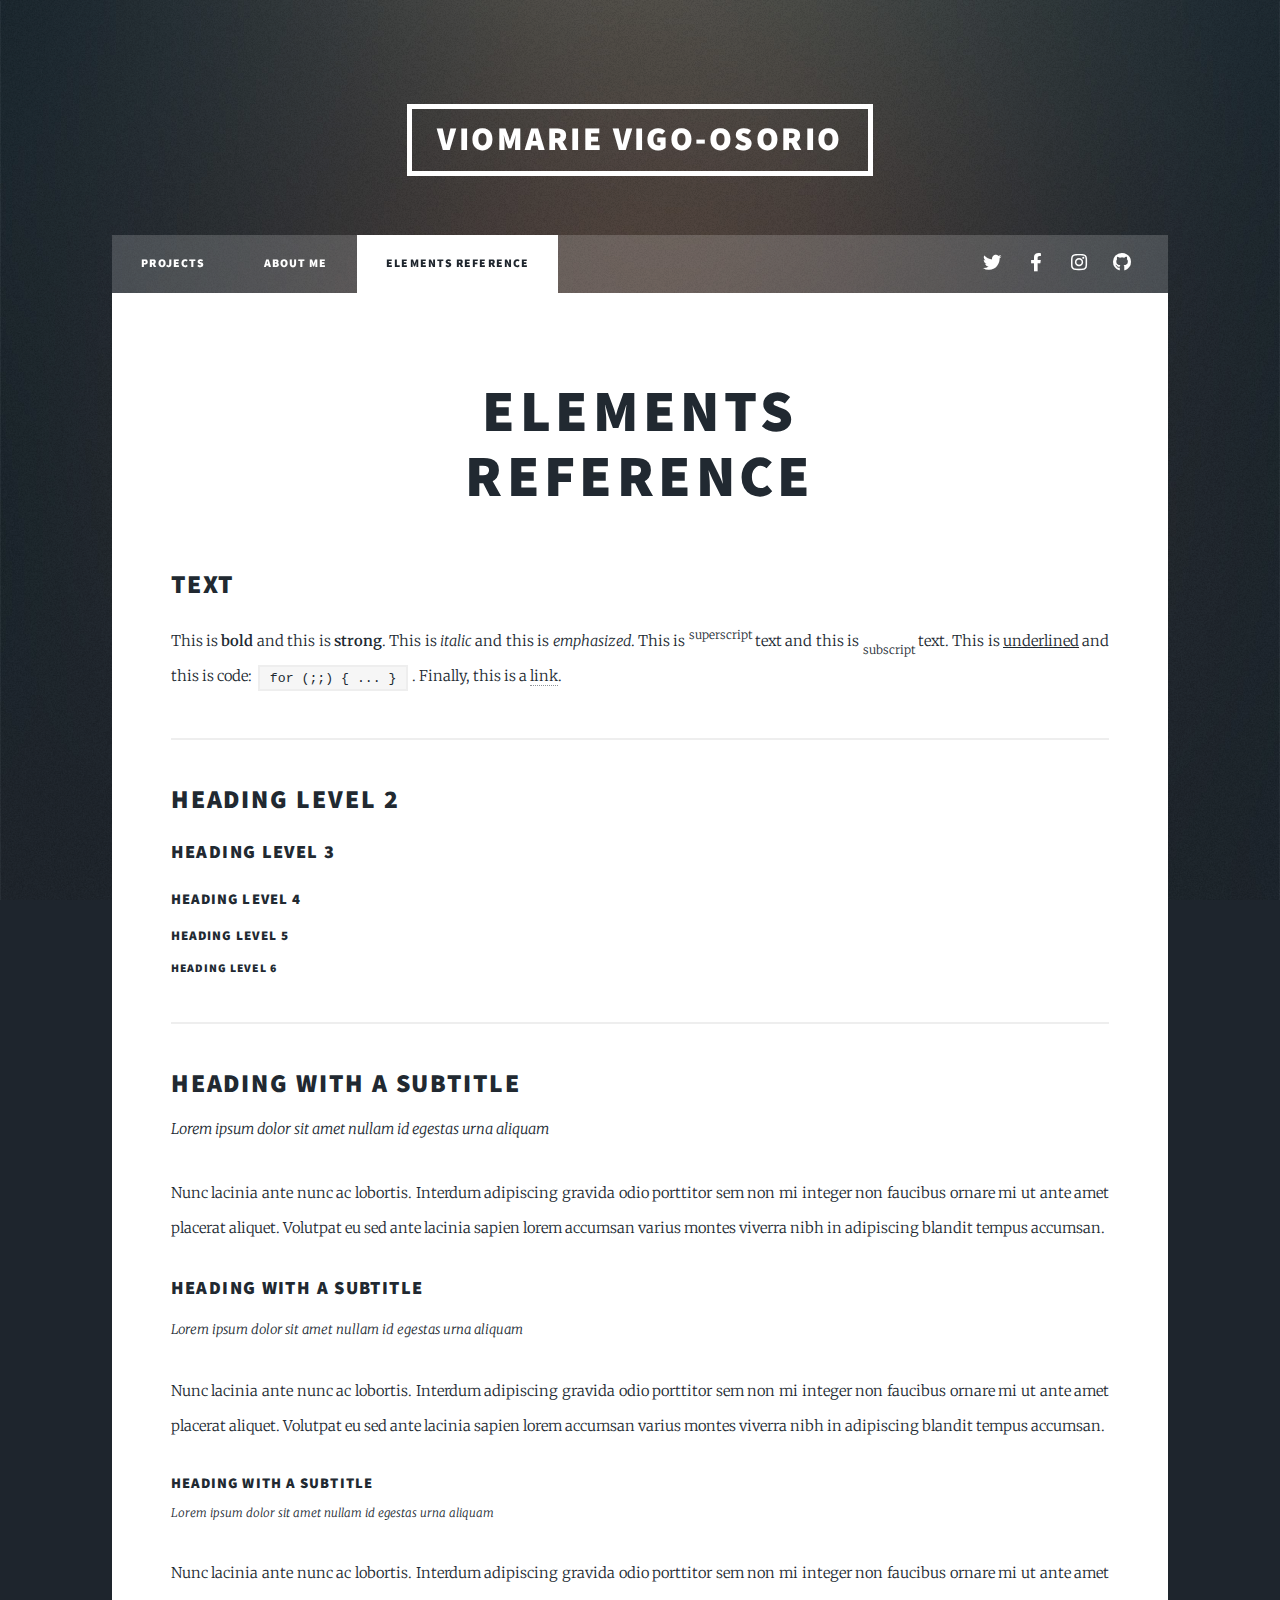
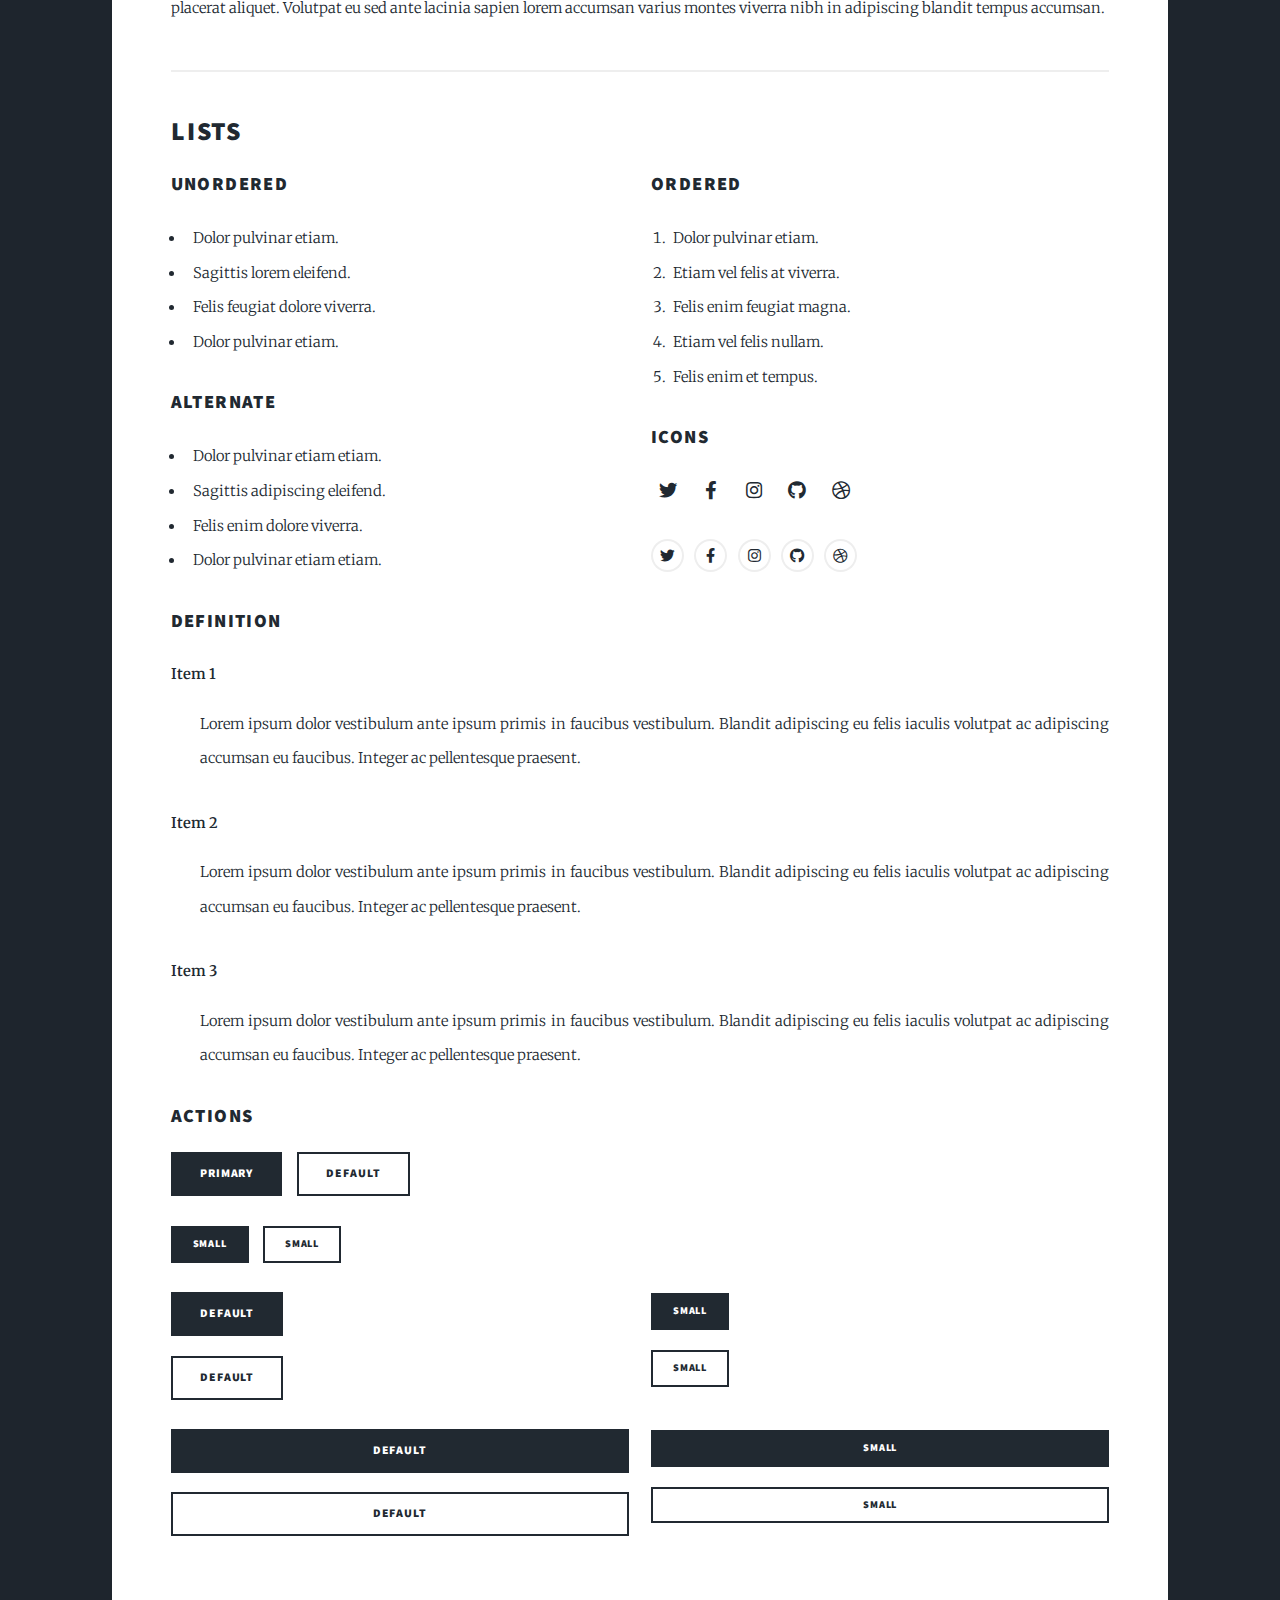
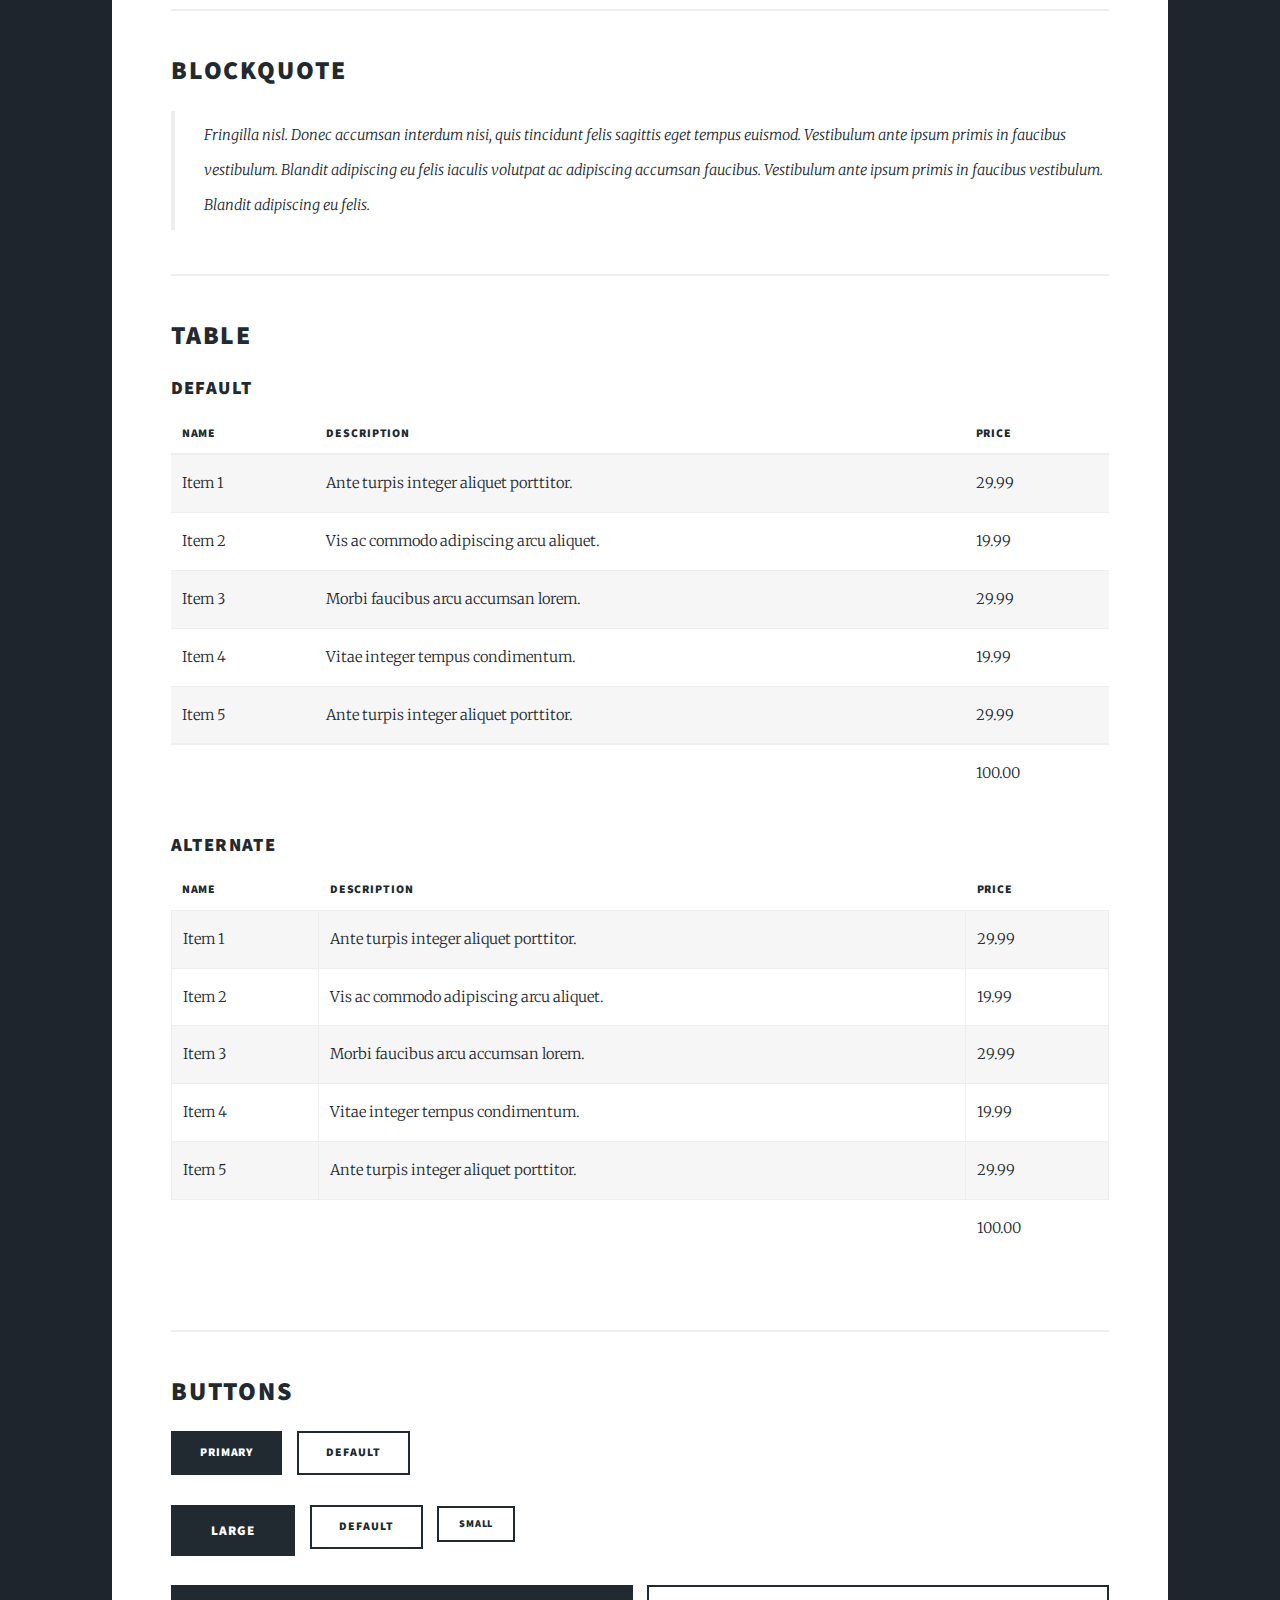
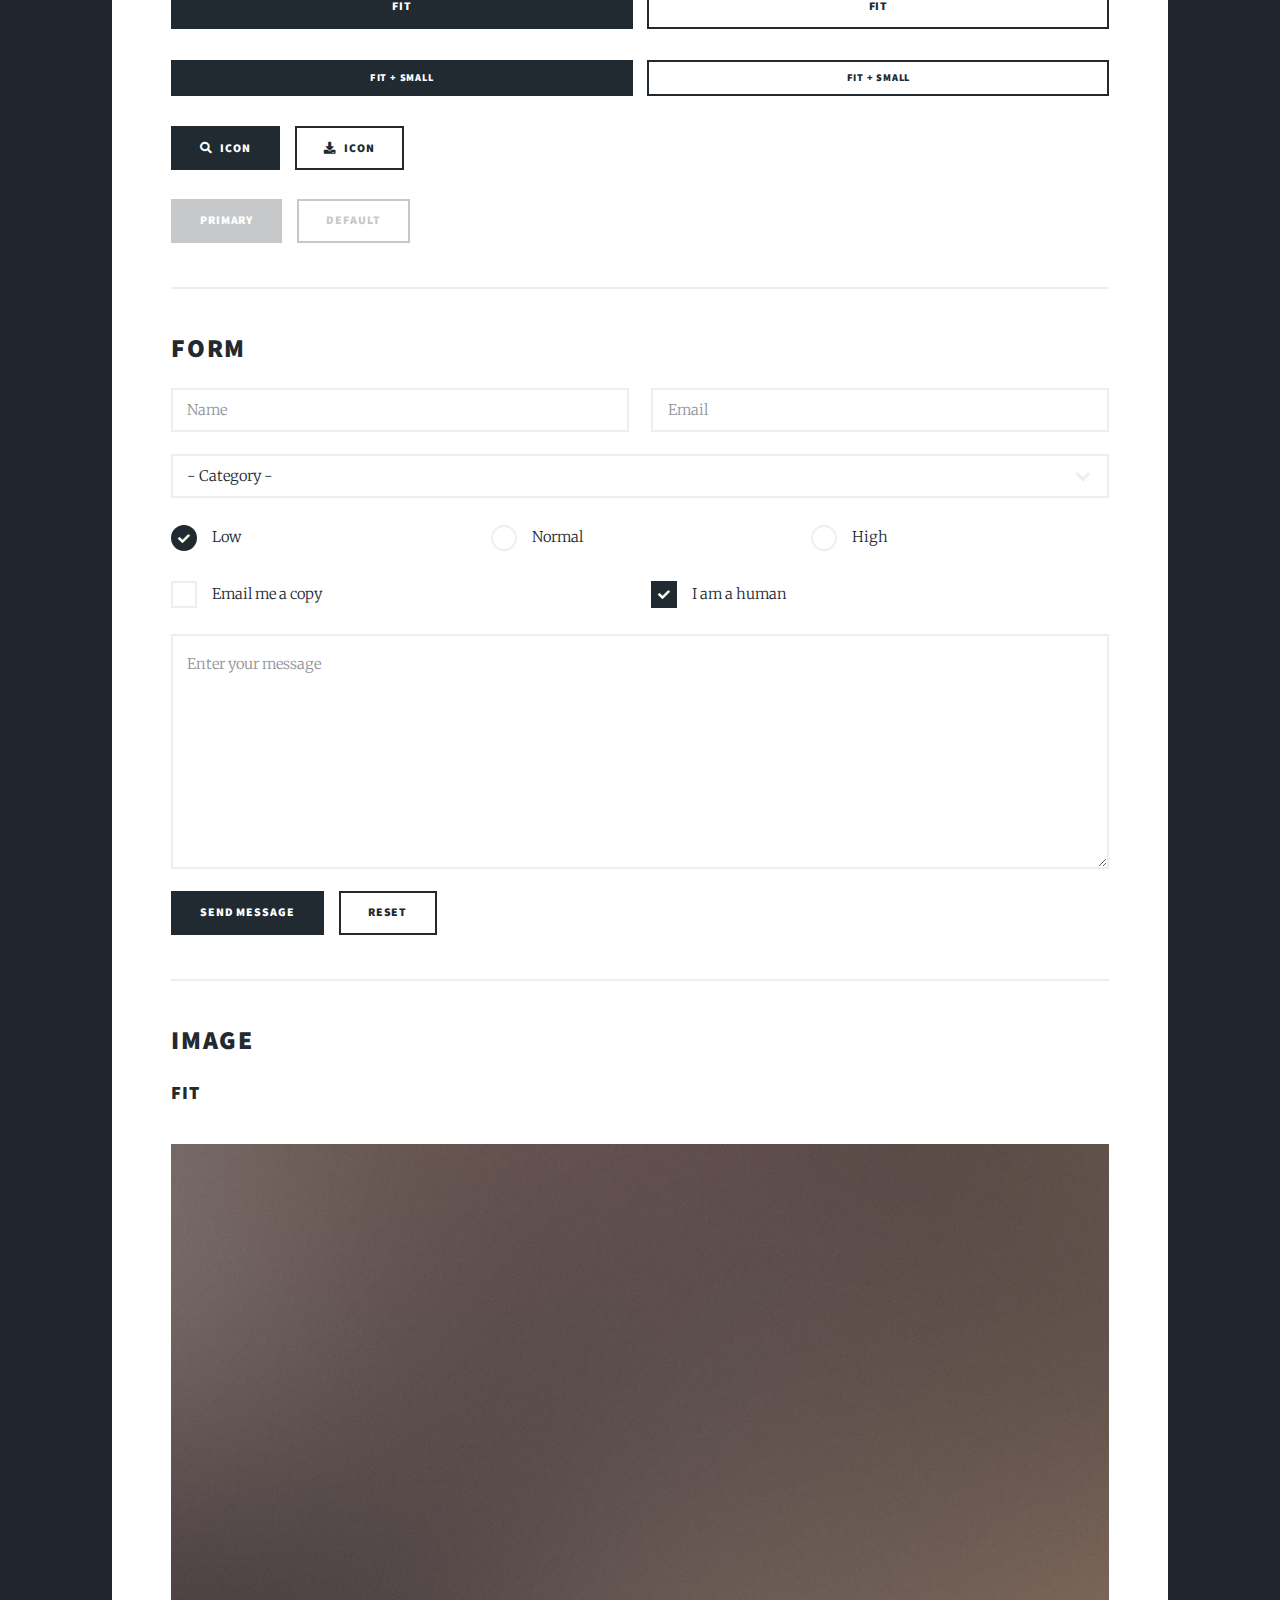
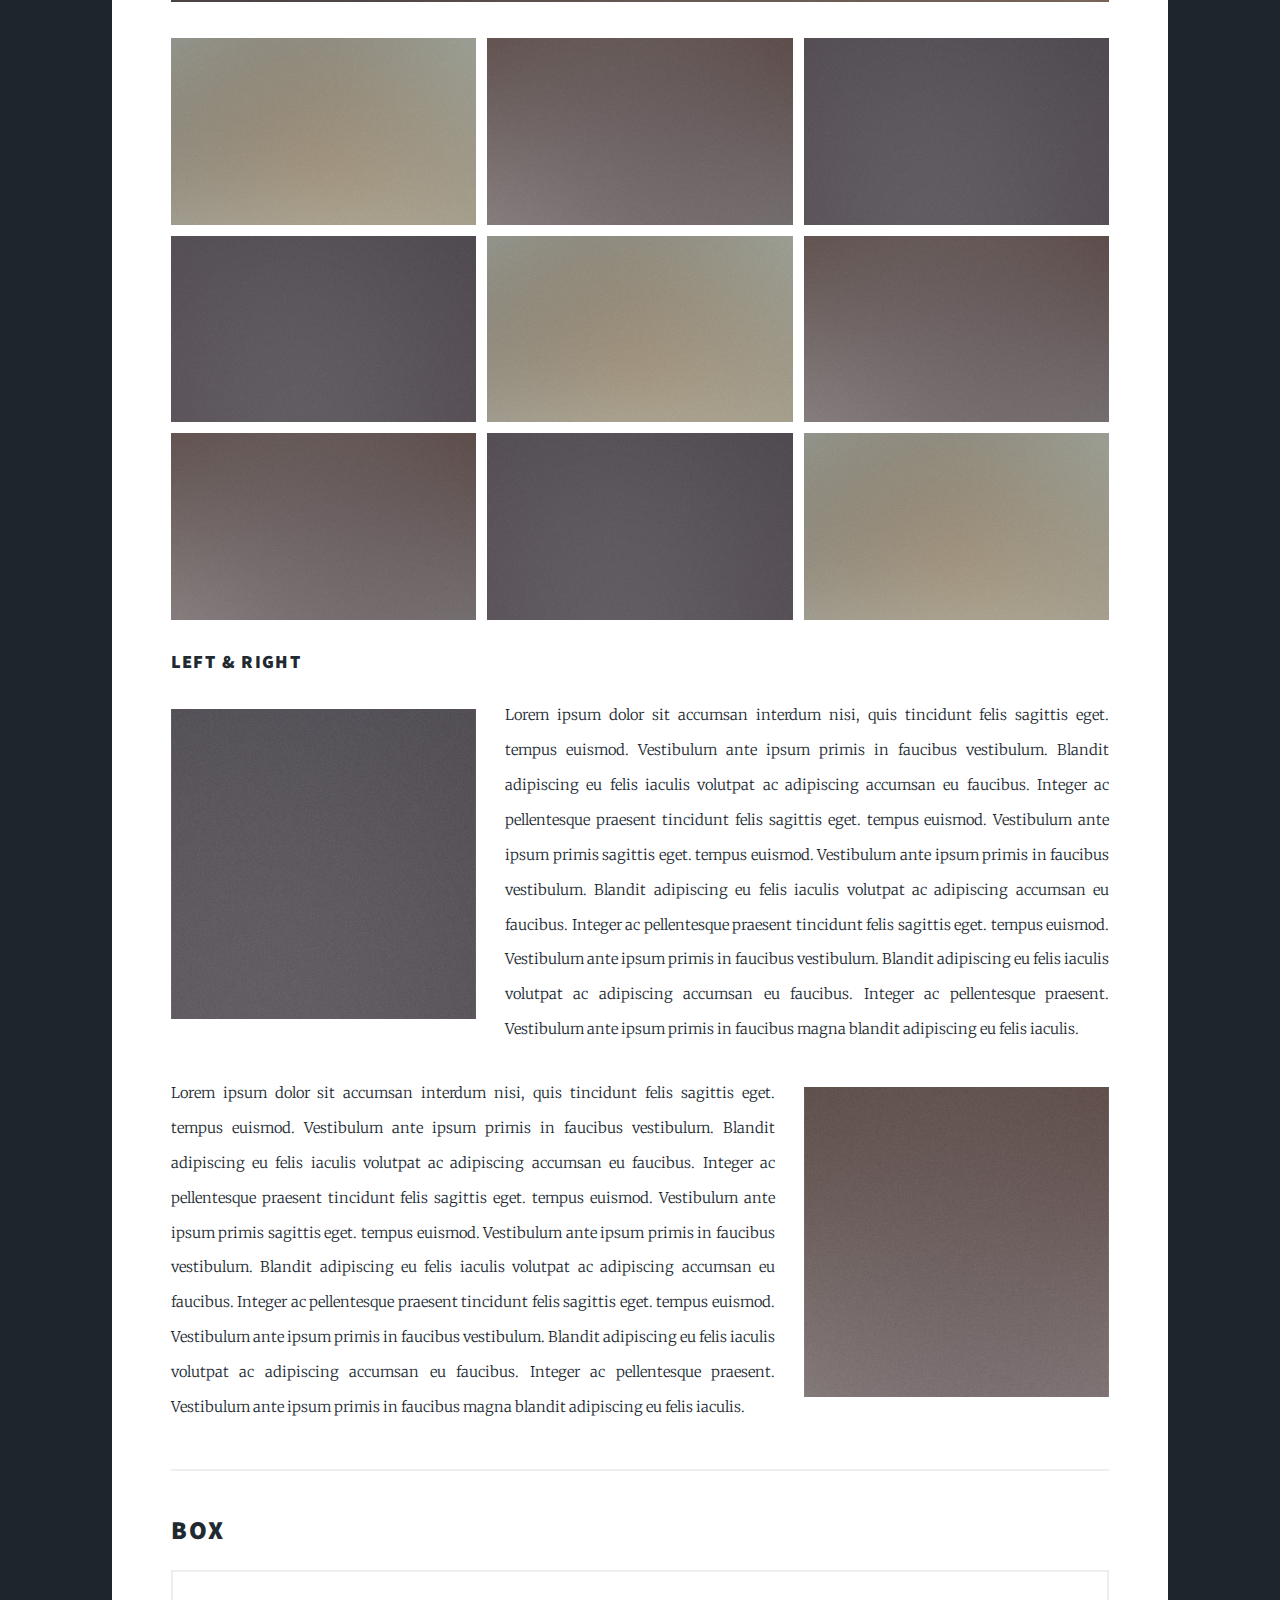
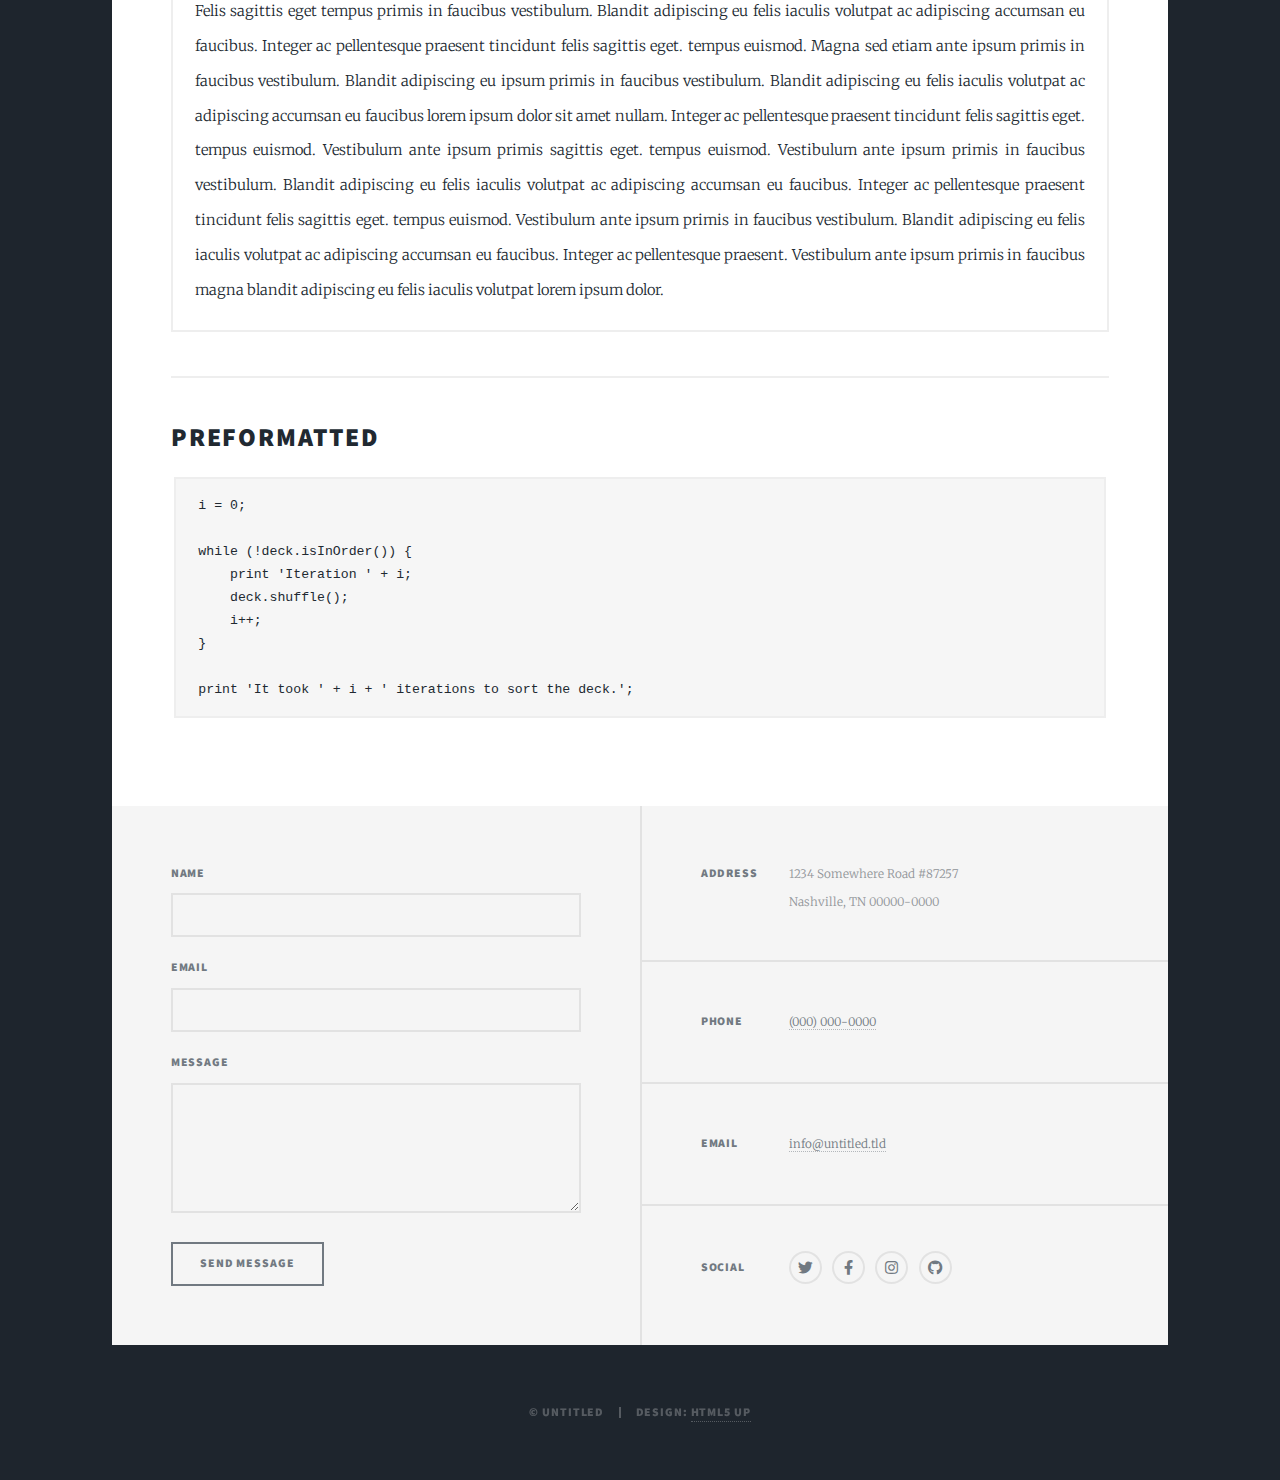
==== commit 7fe7fb8c: "Projects and About Me Personalization PT. 1" ====
--- a/html5up-massively/elements.html
+++ b/html5up-massively/elements.html
@@ -6,7 +6,7 @@
 -->
 <html>
 	<head>
-		<title>Elements Reference - Massively by HTML5 UP</title>
+		<title>Contact by Viomarie Vigo</title>
 		<meta charset="utf-8" />
 		<meta name="viewport" content="width=device-width, initial-scale=1, user-scalable=no" />
 		<link rel="stylesheet" href="assets/css/main.css" />
@@ -19,14 +19,14 @@
 
 				<!-- Header -->
 					<header id="header">
-						<a href="index.html" class="logo">Massively</a>
+						<a href="index.html" class="logo">Viomarie Vigo-Osorio</a>
 					</header>
 
 				<!-- Nav -->
 					<nav id="nav">
 						<ul class="links">
-							<li><a href="index.html">This is Massively</a></li>
-							<li><a href="generic.html">Generic Page</a></li>
+							<li><a href="index.html">Projects</a></li>
+							<li><a href="generic.html">About Me</a></li>
 							<li class="active"><a href="elements.html">Elements Reference</a></li>
 						</ul>
 						<ul class="icons">
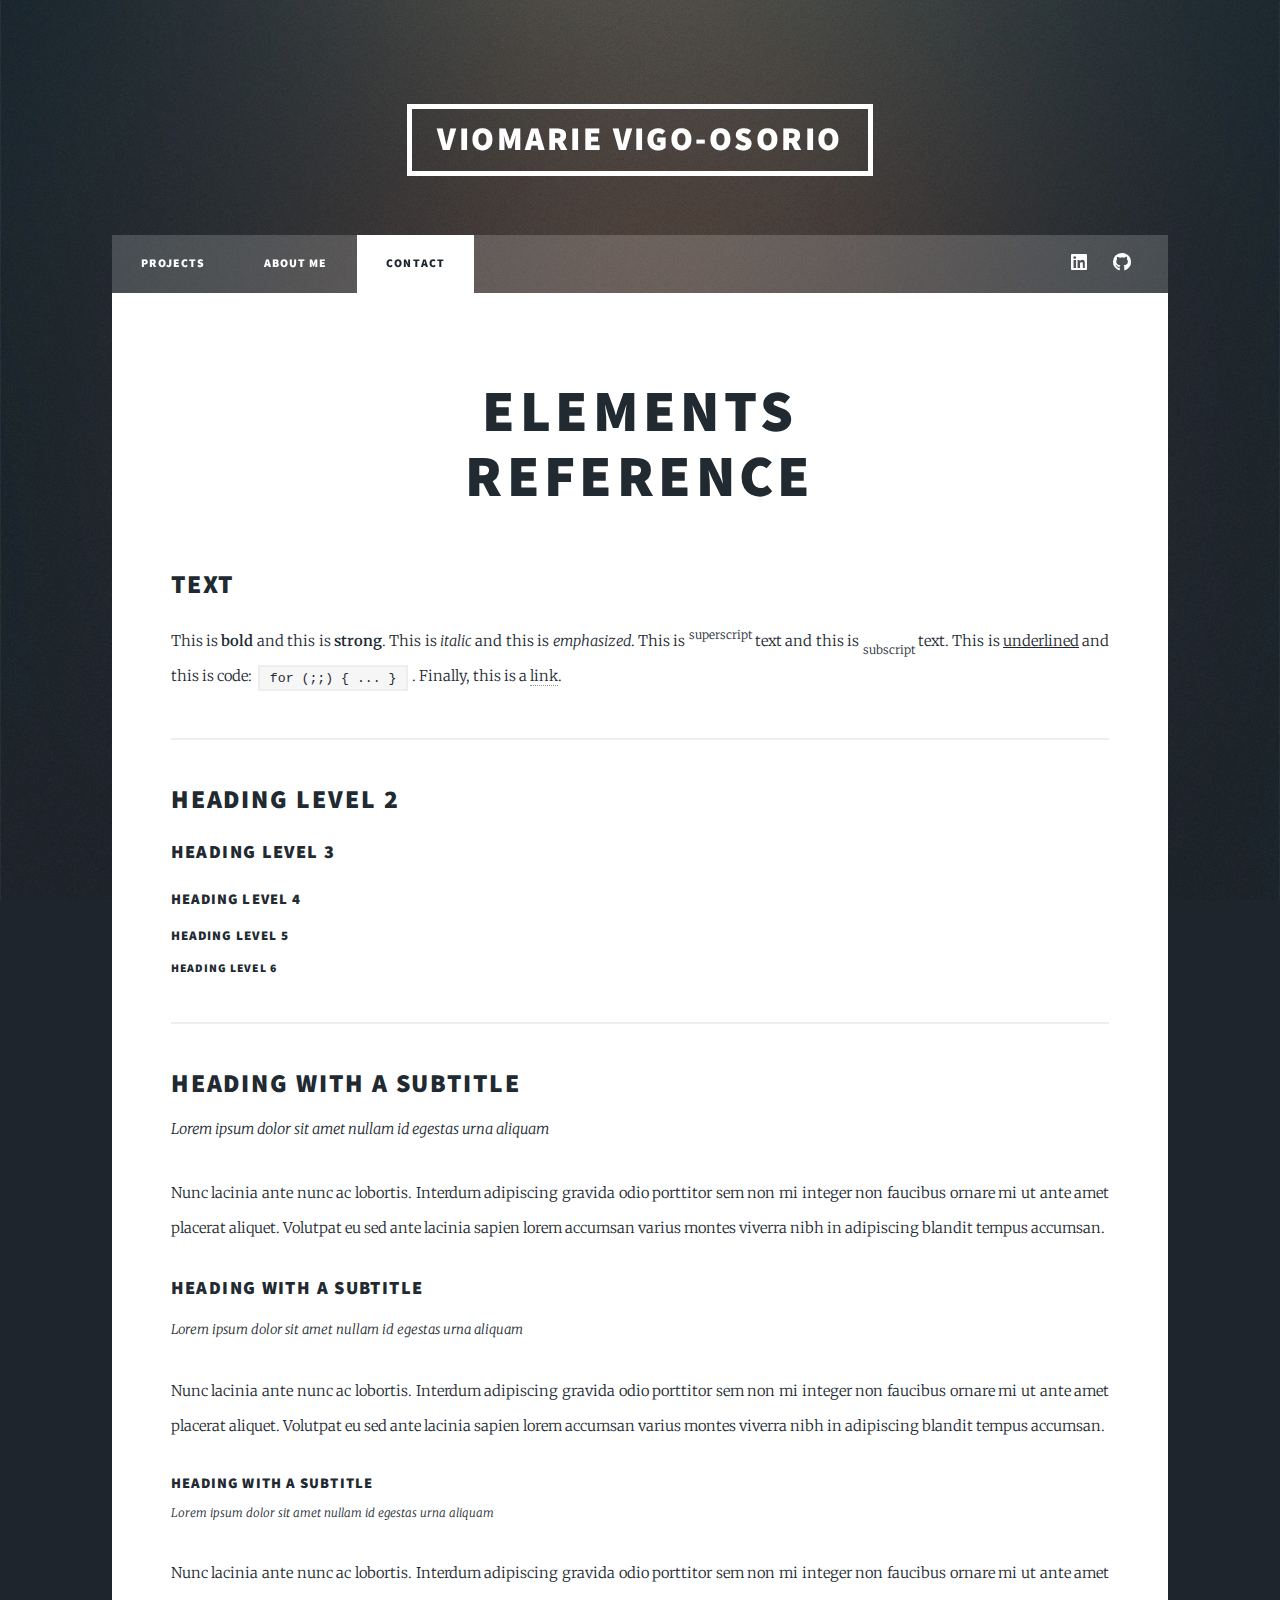
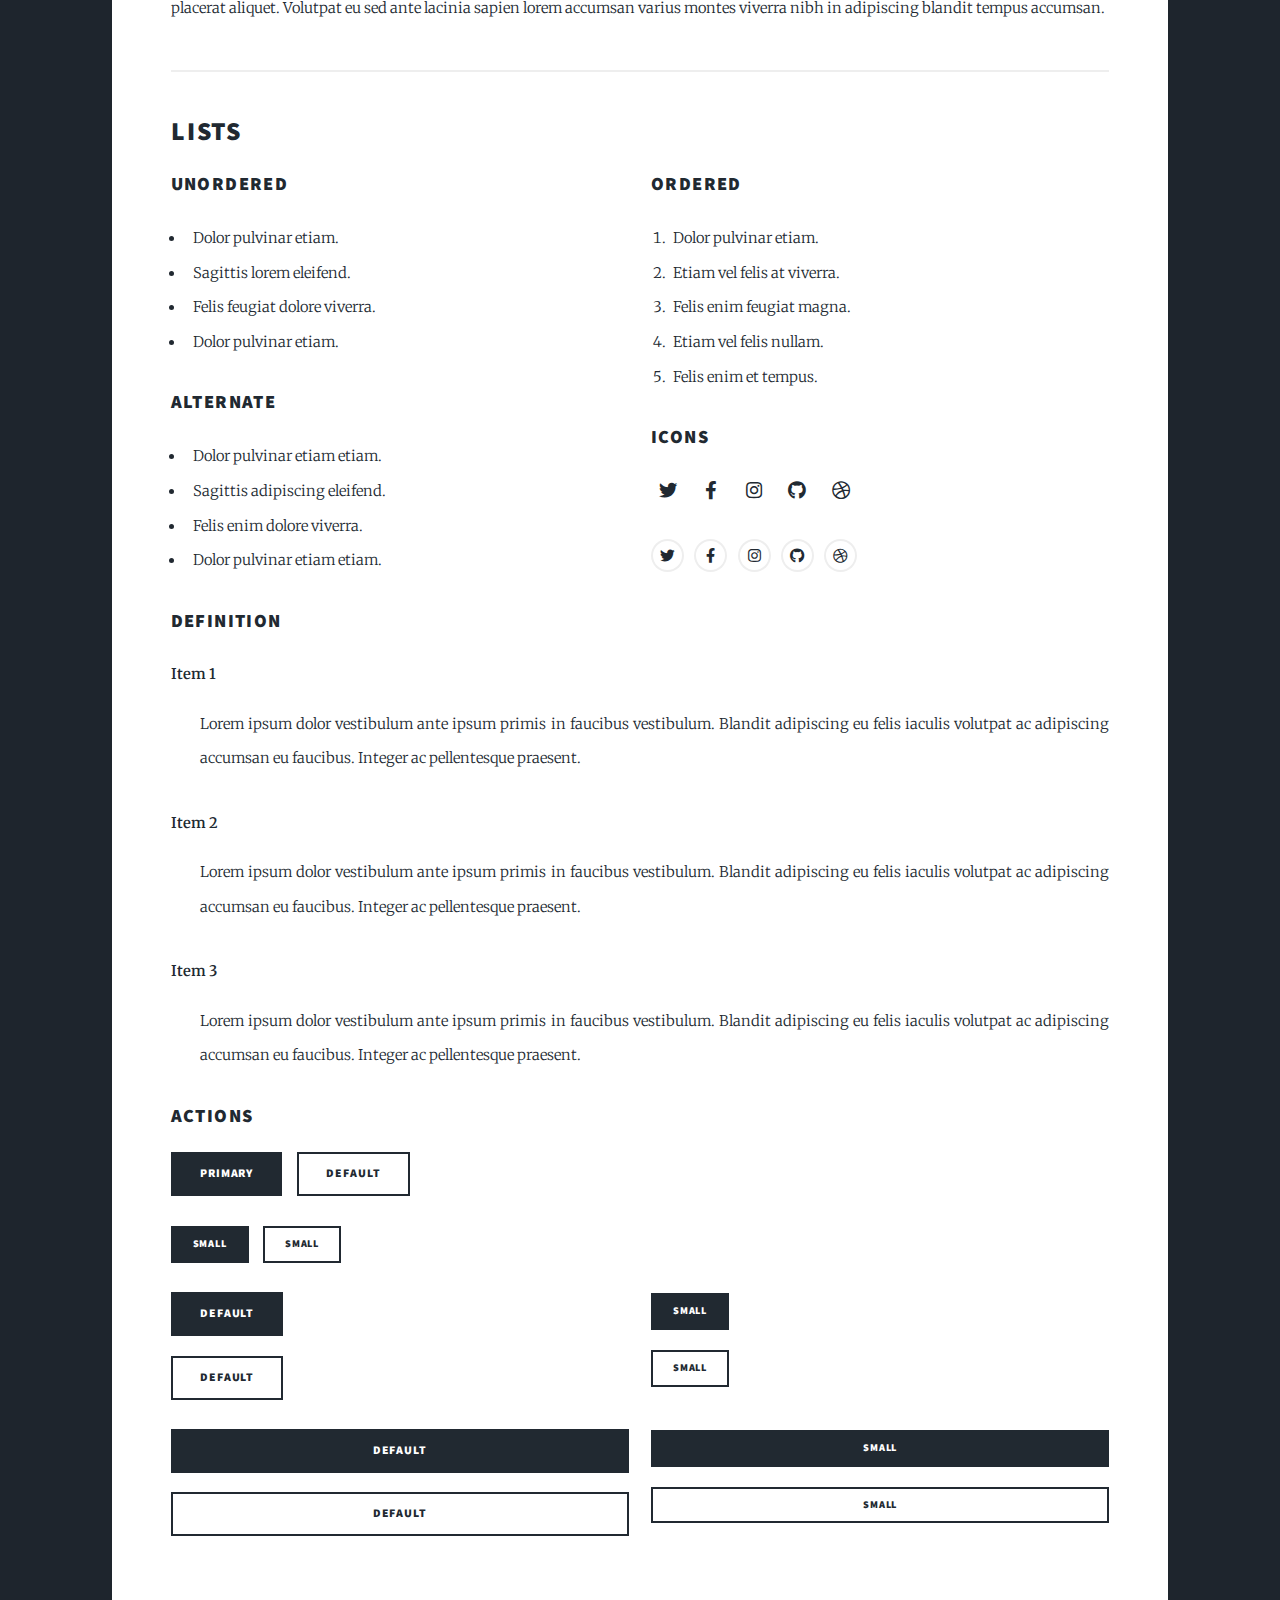
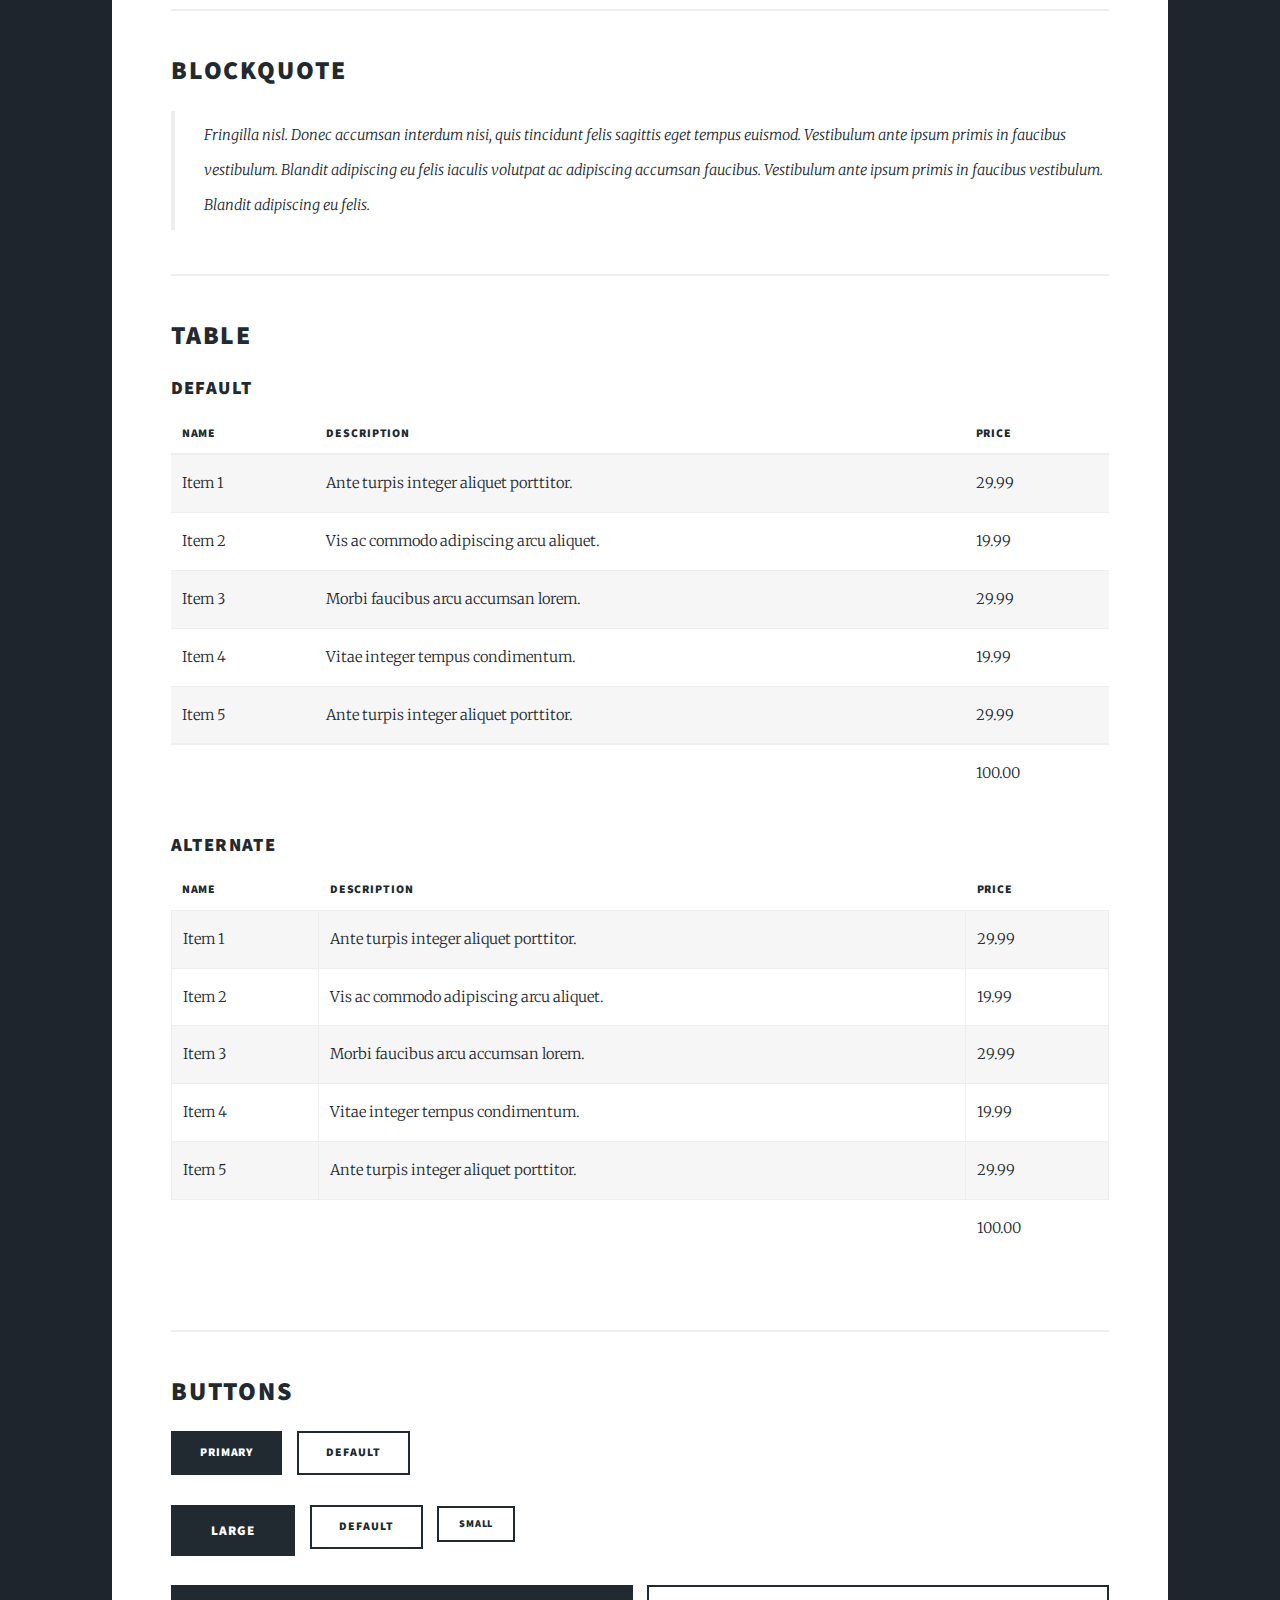
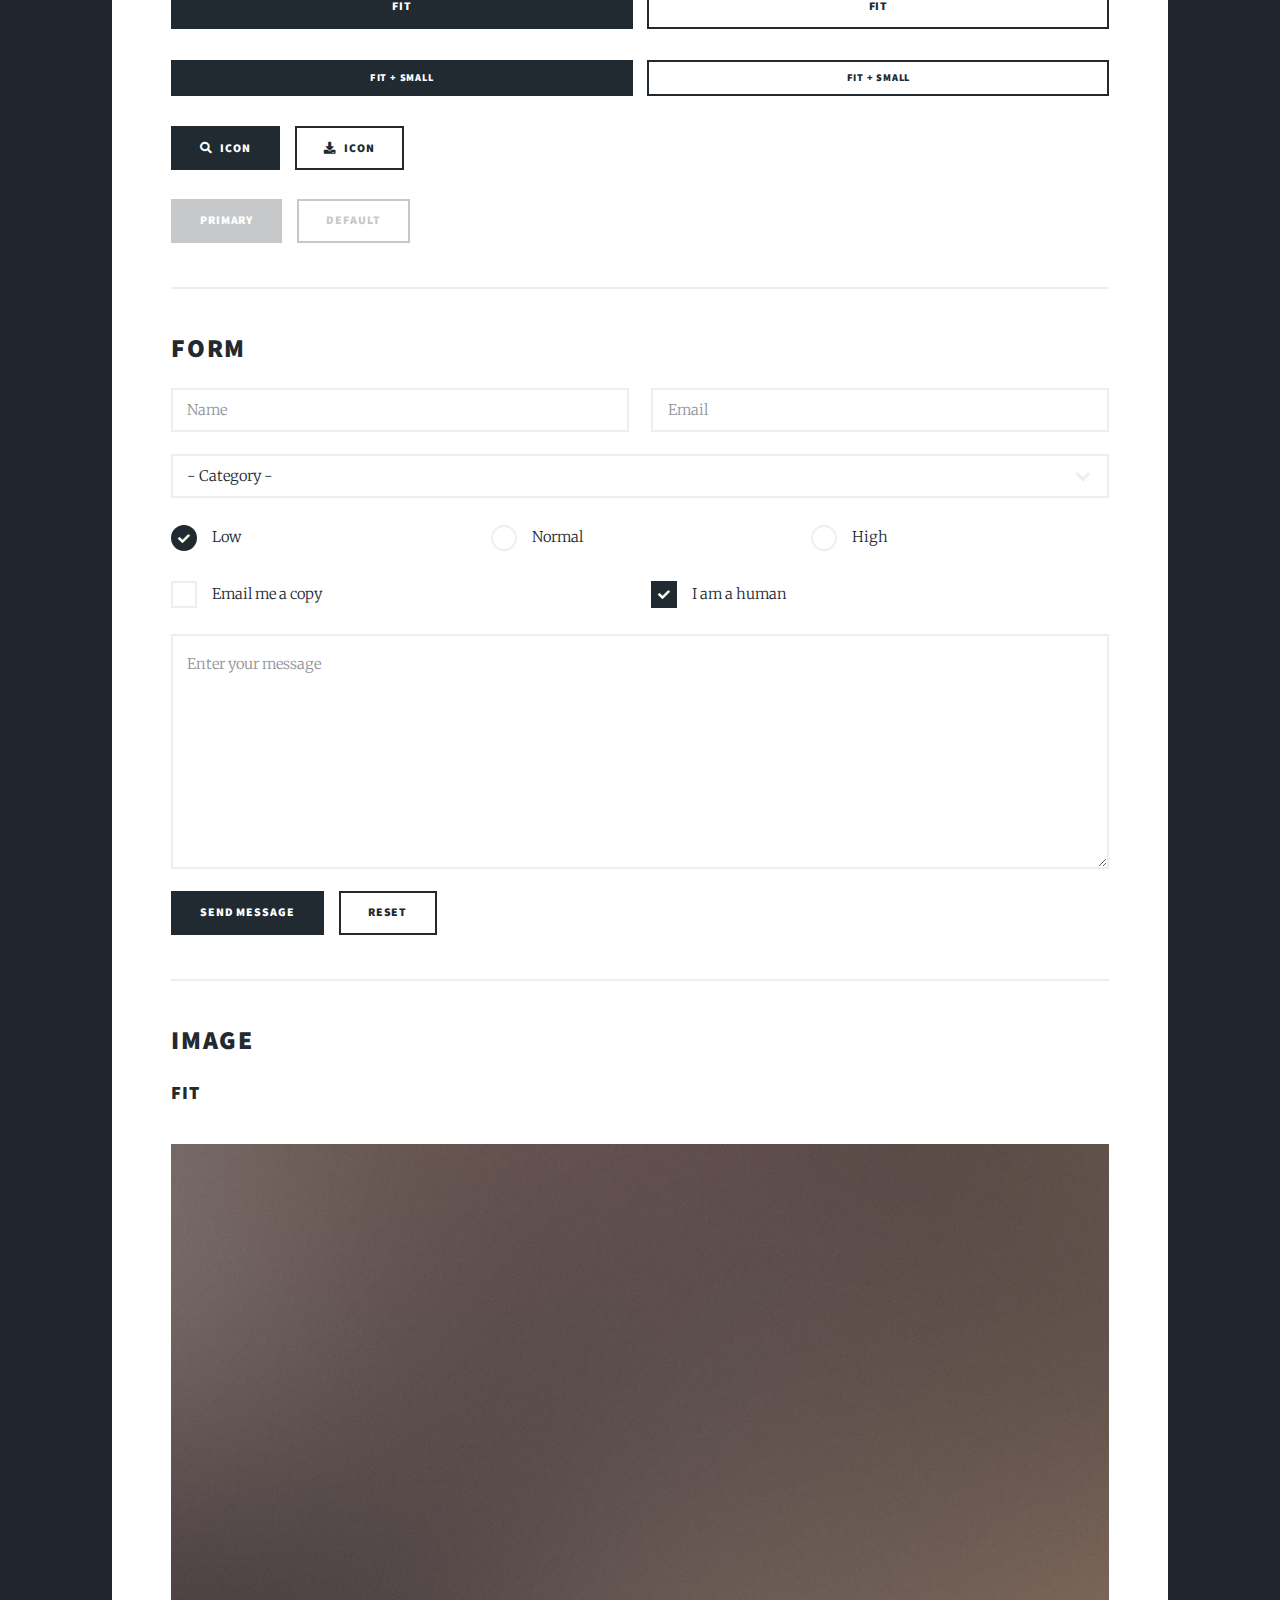
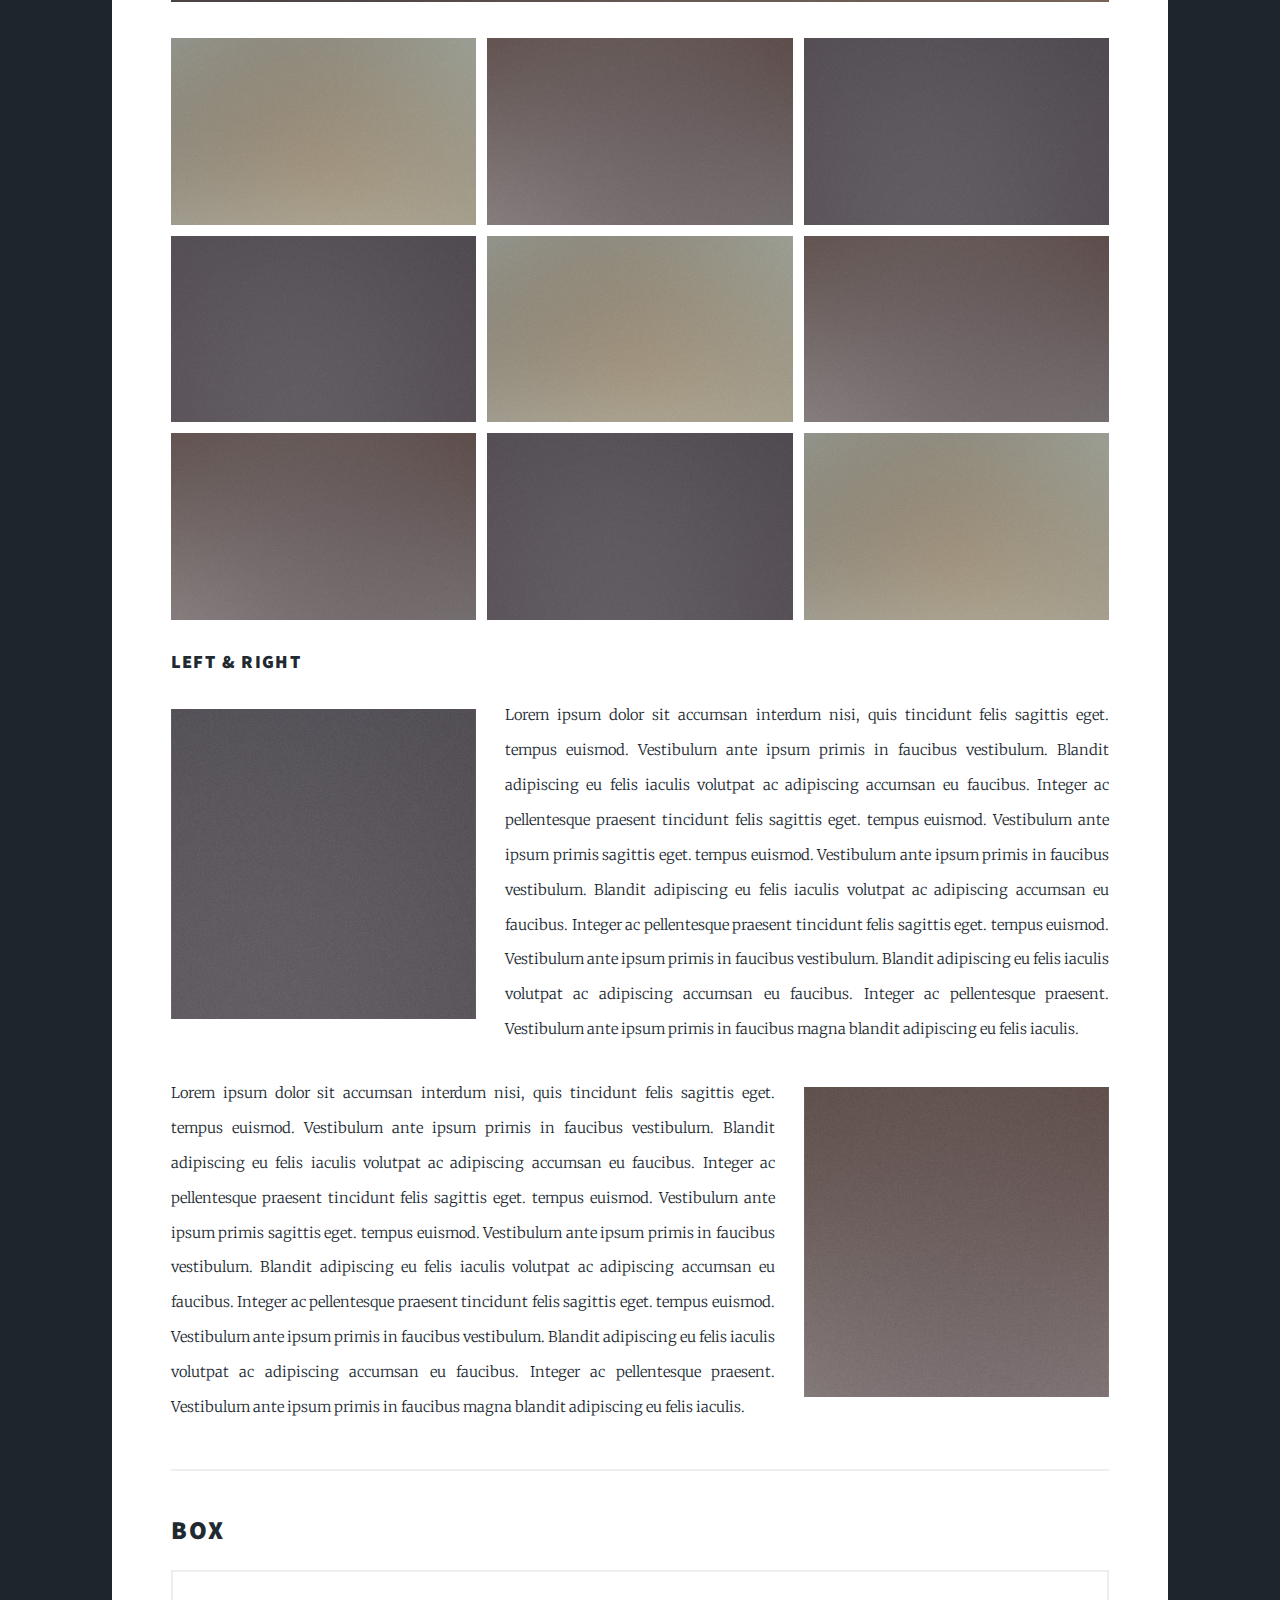
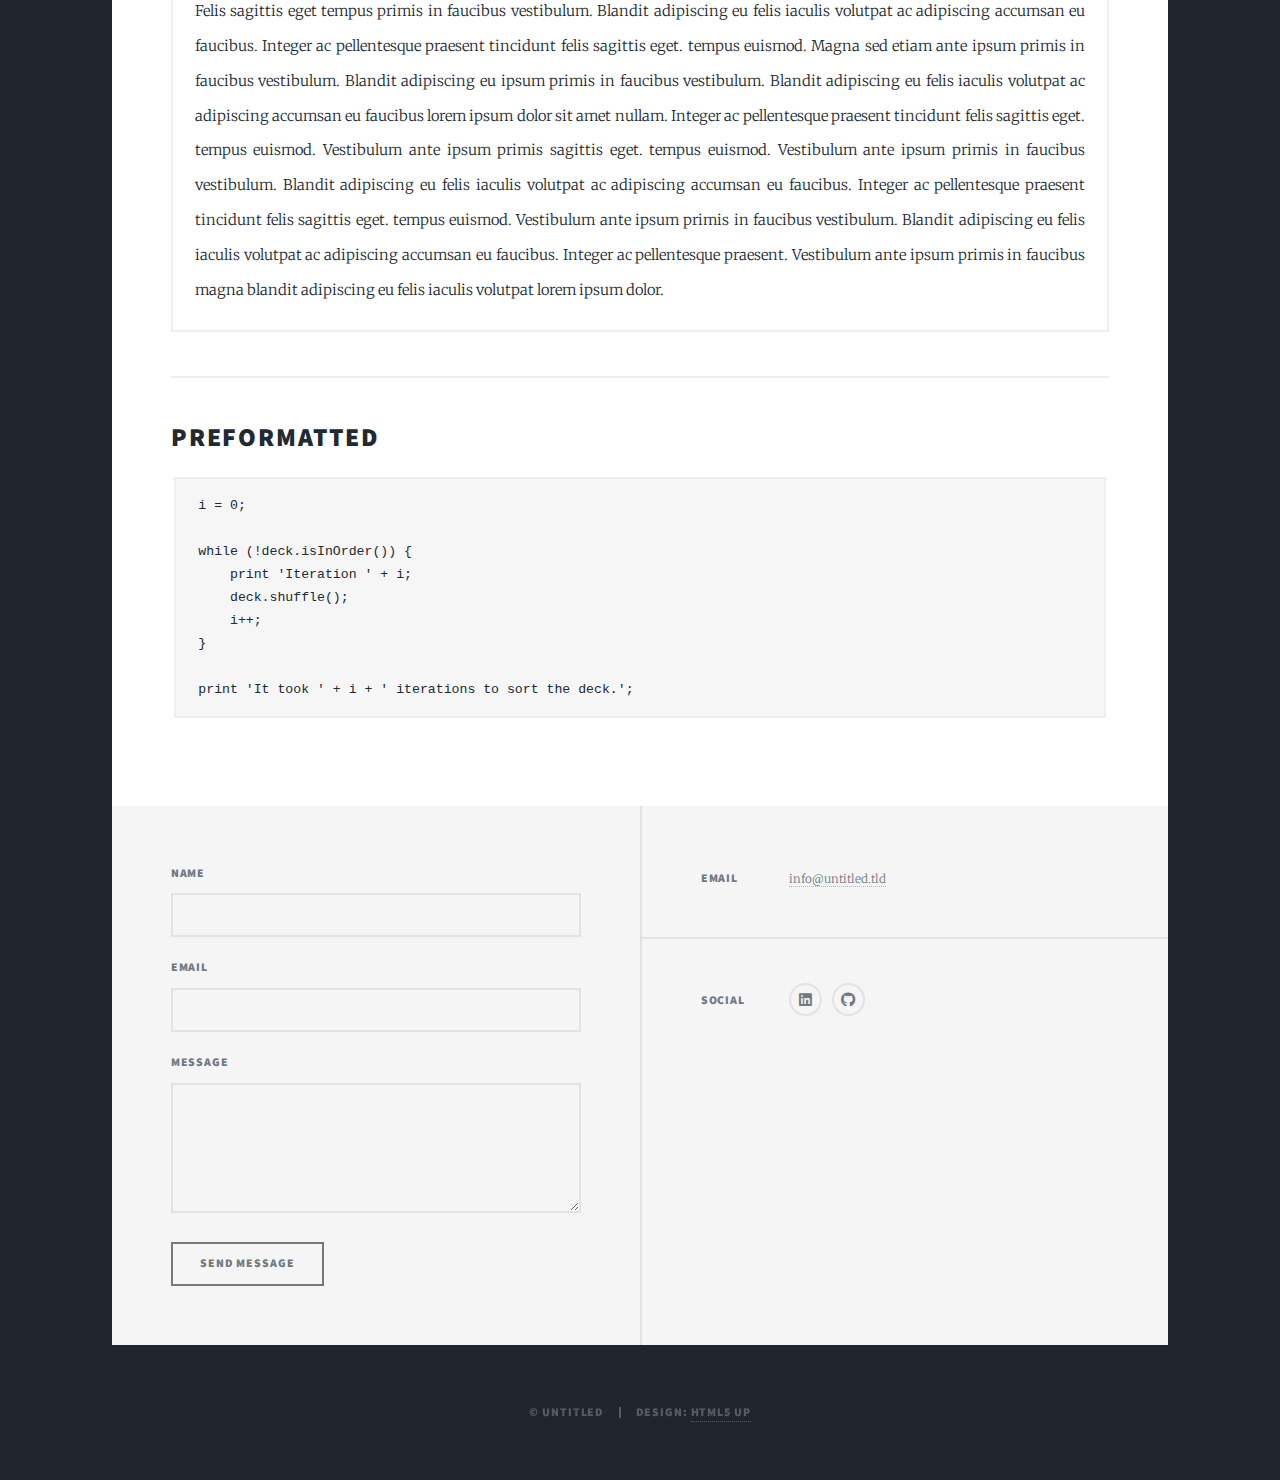
==== commit e1105e2c: "added links to socials on Contact tab" ====
--- a/html5up-massively/elements.html
+++ b/html5up-massively/elements.html
@@ -27,13 +27,11 @@
 						<ul class="links">
 							<li><a href="index.html">Projects</a></li>
 							<li><a href="generic.html">About Me</a></li>
-							<li class="active"><a href="elements.html">Elements Reference</a></li>
+							<li class="active"><a href="elements.html">Contact</a></li>
 						</ul>
 						<ul class="icons">
-							<li><a href="#" class="icon brands fa-twitter"><span class="label">Twitter</span></a></li>
-							<li><a href="#" class="icon brands fa-facebook-f"><span class="label">Facebook</span></a></li>
-							<li><a href="#" class="icon brands fa-instagram"><span class="label">Instagram</span></a></li>
-							<li><a href="#" class="icon brands fa-github"><span class="label">GitHub</span></a></li>
+							<li><a href="https://www.linkedin.com/in/viomarie-vigo-osorio/" class="icon brands fa-linkedin"><span class="label">Linkedin</span></a></li>
+							<li><a href="https://github.com/ViomarieVigo" class="icon brands fa-github"><span class="label">GitHub</span></a></li>
 						</ul>
 					</nav>
 
@@ -453,15 +451,7 @@
 							</form>
 						</section>
 						<section class="split contact">
-							<section class="alt">
-								<h3>Address</h3>
-								<p>1234 Somewhere Road #87257<br />
-								Nashville, TN 00000-0000</p>
-							</section>
-							<section>
-								<h3>Phone</h3>
-								<p><a href="#">(000) 000-0000</a></p>
-							</section>
+
 							<section>
 								<h3>Email</h3>
 								<p><a href="#">info@untitled.tld</a></p>
@@ -469,10 +459,8 @@
 							<section>
 								<h3>Social</h3>
 								<ul class="icons alt">
-									<li><a href="#" class="icon brands alt fa-twitter"><span class="label">Twitter</span></a></li>
-									<li><a href="#" class="icon brands alt fa-facebook-f"><span class="label">Facebook</span></a></li>
-									<li><a href="#" class="icon brands alt fa-instagram"><span class="label">Instagram</span></a></li>
-									<li><a href="#" class="icon brands alt fa-github"><span class="label">GitHub</span></a></li>
+									<li><a href="https://www.linkedin.com/in/viomarie-vigo-osorio/" class="icon brands alt fa-linkedin"><span class="label">Linkedin</span></a></li>
+									<li><a href="https://github.com/ViomarieVigo" class="icon brands alt fa-github"><span class="label">GitHub</span></a></li>
 								</ul>
 							</section>
 						</section>
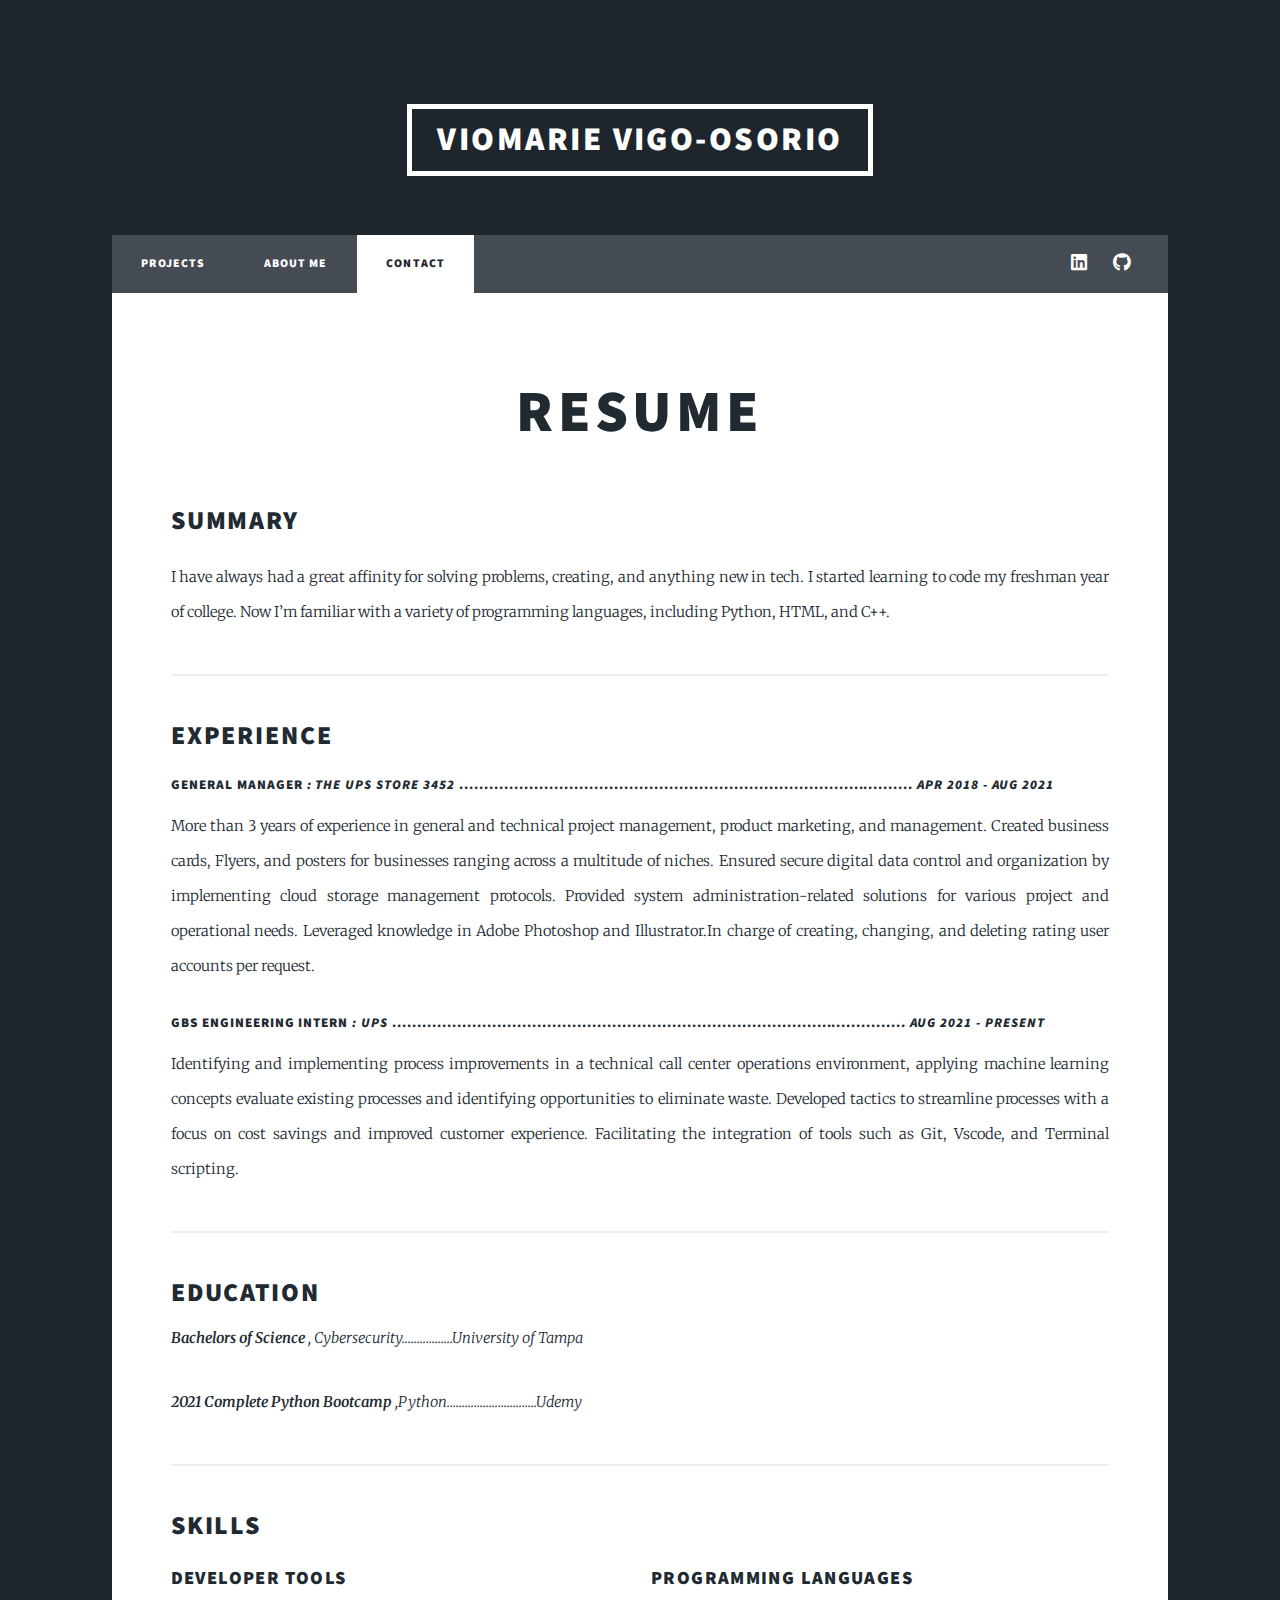
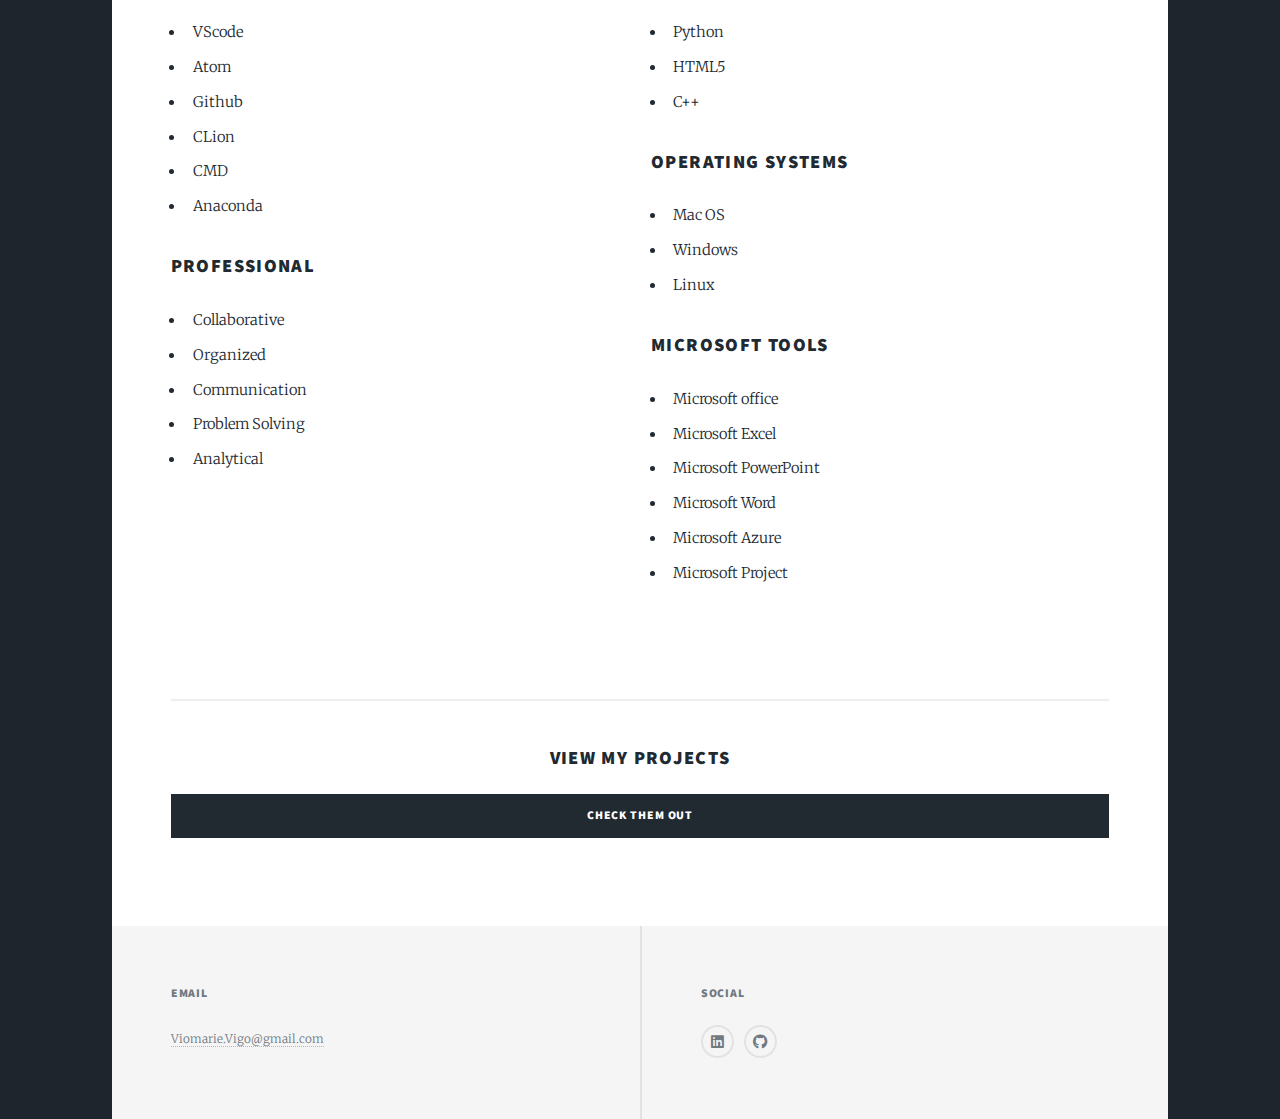
==== commit 65b1860a: "Finalized resume template on contact page" ====
--- a/html5up-massively/elements.html
+++ b/html5up-massively/elements.html
@@ -41,92 +41,98 @@
 						<!-- Post -->
 							<section class="post">
 								<header class="major">
-									<h1>Elements<br />
-									Reference</h1>
+									<h1>Resume<br />
+									</h1>
 								</header>
 
 								<!-- Text stuff -->
-									<h2>Text</h2>
-									<p>This is <b>bold</b> and this is <strong>strong</strong>. This is <i>italic</i> and this is <em>emphasized</em>.
-									This is <sup>superscript</sup> text and this is <sub>subscript</sub> text.
-									This is <u>underlined</u> and this is code: <code>for (;;) { ... }</code>.
-									Finally, this is a <a href="#">link</a>.</p>
+									<h2>Summary</h2>
+									<p> I have always had a great affinity for solving problems, creating, and anything new in tech. I started learning to code my freshman year of college. Now I’m familiar with a variety of programming languages, including Python, HTML, and C++. </p>
 									<hr />
-									<h2>Heading Level 2</h2>
-									<h3>Heading Level 3</h3>
-									<h4>Heading Level 4</h4>
-									<h5>Heading Level 5</h5>
-									<h6>Heading Level 6</h6>
+									<h2>experience</h2>
+									<h5>General Manager<i> : The UPS Store 3452</i> ...........................................................................................<i> Apr 2018 - Aug 2021</i></h5>
+									<p>More than 3 years of experience in general and technical project management, product marketing, and management. Created business cards, Flyers, and posters for businesses ranging across a multitude of niches. Ensured secure digital data control and organization by implementing cloud storage management protocols. Provided system administration-related solutions for various project and operational needs. Leveraged knowledge in Adobe Photoshop and Illustrator.In charge of creating, changing, and deleting rating user accounts per request.</p>
+									<h5>GBS Engineering intern<i> : UPS</i> ....................................................................................................... <i> Aug 2021 - Present</i></h5>
+									<p>Identifying and implementing process improvements in a technical call center operations environment, applying machine learning concepts evaluate existing processes and identifying opportunities to eliminate waste. 
+
+										Developed tactics to streamline processes with a focus on cost savings and improved customer experience.
+										
+										Facilitating the integration of tools such as Git, Vscode, and Terminal scripting.</p>
+
 									<hr />
 									<header>
-										<h2>Heading with a Subtitle</h2>
-										<p>Lorem ipsum dolor sit amet nullam id egestas urna aliquam</p>
+										<h2>Education</h2>
+										<p><b>Bachelors of Science</b> , Cybersecurity.................University of Tampa</p>
+										<p><b>2021 Complete Python Bootcamp</b> ,Python..............................Udemy</p>
+									
 									</header>
-									<p>Nunc lacinia ante nunc ac lobortis. Interdum adipiscing gravida odio porttitor sem non mi integer non faucibus ornare mi ut ante amet placerat aliquet. Volutpat eu sed ante lacinia sapien lorem accumsan varius montes viverra nibh in adipiscing blandit tempus accumsan.</p>
-									<header>
-										<h3>Heading with a Subtitle</h3>
-										<p>Lorem ipsum dolor sit amet nullam id egestas urna aliquam</p>
-									</header>
-									<p>Nunc lacinia ante nunc ac lobortis. Interdum adipiscing gravida odio porttitor sem non mi integer non faucibus ornare mi ut ante amet placerat aliquet. Volutpat eu sed ante lacinia sapien lorem accumsan varius montes viverra nibh in adipiscing blandit tempus accumsan.</p>
-									<header>
-										<h4>Heading with a Subtitle</h4>
-										<p>Lorem ipsum dolor sit amet nullam id egestas urna aliquam</p>
-									</header>
-									<p>Nunc lacinia ante nunc ac lobortis. Interdum adipiscing gravida odio porttitor sem non mi integer non faucibus ornare mi ut ante amet placerat aliquet. Volutpat eu sed ante lacinia sapien lorem accumsan varius montes viverra nibh in adipiscing blandit tempus accumsan.</p>
-
 									<hr />
 
 								<!-- Lists -->
-									<h2>Lists</h2>
+									<h2>skills</h2>
 									<div class="row">
 										<div class="col-6 col-12-small">
 
-											<h3>Unordered</h3>
+											<h3>Developer tools</h3>
 											<ul>
-												<li>Dolor pulvinar etiam.</li>
-												<li>Sagittis lorem eleifend.</li>
-												<li>Felis feugiat dolore viverra.</li>
-												<li>Dolor pulvinar etiam.</li>
-											</ul>
-
-											<h3>Alternate</h3>
+												<li>VScode</li>
+												<li>Atom</li>
+												<li>Github</li>
+												<li>CLion</li>
+												<li>CMD</li>
+												<li>Anaconda</li>
+											</ul>
+											
+											<h3>Professional </h3>
+											<ul>
+												<li>Collaborative</li>
+												<li>Organized</li>
+												<li>Communication</li>
+												<li>Problem Solving</li>
+												<li>Analytical</li>
+											</ul>
+											
+
+
+										</div>
+										<div class="col-6 col-12-small">
+
+											<h3>programming languages</h3>
+											<ul>
+												<li>Python</li>
+												<li>HTML5</li>
+												<li>C++</li>
+											</ul>
+
+											<h3>Operating systems</h3>
+											<ul>
+												<li>Mac OS</li> 
+												<li> Windows</li>
+												<li>Linux</li>
+
+											</ul>
+
+											<h3>Microsoft tools</h3>
 											<ul class="alt">
-												<li>Dolor pulvinar etiam etiam.</li>
-												<li>Sagittis adipiscing eleifend.</li>
-												<li>Felis enim dolore viverra.</li>
-												<li>Dolor pulvinar etiam etiam.</li>
-											</ul>
-
-										</div>
-										<div class="col-6 col-12-small">
-
-											<h3>Ordered</h3>
-											<ol>
-												<li>Dolor pulvinar etiam.</li>
-												<li>Etiam vel felis at viverra.</li>
-												<li>Felis enim feugiat magna.</li>
-												<li>Etiam vel felis nullam.</li>
-												<li>Felis enim et tempus.</li>
-											</ol>
-
-											<h3>Icons</h3>
+												<li>Microsoft office</li>
+												<li>Microsoft Excel</li>
+												<li>Microsoft PowerPoint</li>
+												<li>Microsoft Word</li>
+												<li>Microsoft Azure</li>
+												<li>Microsoft Project</li>
+											</ul>
+
+											<!-- <h3>Icons</h3>
 											<ul class="icons">
 												<li><a href="#" class="icon brands fa-twitter"><span class="label">Twitter</span></a></li>
 												<li><a href="#" class="icon brands fa-facebook-f"><span class="label">Facebook</span></a></li>
 												<li><a href="#" class="icon brands fa-instagram"><span class="label">Instagram</span></a></li>
 												<li><a href="#" class="icon brands fa-github"><span class="label">Github</span></a></li>
 												<li><a href="#" class="icon brands fa-dribbble"><span class="label">Dribbble</span></a></li>
-											</ul>
-											<ul class="icons alt">
-												<li><a href="#" class="icon brands alt fa-twitter"><span class="label">Twitter</span></a></li>
-												<li><a href="#" class="icon brands alt fa-facebook-f"><span class="label">Facebook</span></a></li>
-												<li><a href="#" class="icon brands alt fa-instagram"><span class="label">Instagram</span></a></li>
-												<li><a href="#" class="icon brands alt fa-github"><span class="label">Github</span></a></li>
-												<li><a href="#" class="icon brands alt fa-dribbble"><span class="label">Dribbble</span></a></li>
-											</ul>
-
-										</div>
-									</div>
+											</ul> -->
+										<br>
+										</div>
+									<!-- </div>
 									<h3>Definition</h3>
 									<dl>
 										<dt>Item 1</dt>
@@ -151,8 +157,8 @@
 									<ul class="actions small">
 										<li><a href="#" class="button primary small">Small</a></li>
 										<li><a href="#" class="button small">Small</a></li>
-									</ul>
-									<div class="row">
+									</ul> -->
+									<!-- <div class="row">
 										<div class="col-6 col-12-small">
 											<ul class="actions stacked">
 												<li><a href="#" class="button primary">Default</a></li>
@@ -164,33 +170,34 @@
 												<li><a href="#" class="button primary small">Small</a></li>
 												<li><a href="#" class="button small">Small</a></li>
 											</ul>
-										</div>
+										</div> -->
 									</div>
-									<div class="row">
+									<hr>
+									<h3 style="text-align:center"> View my projects</h3>
+									
 										<div class="col-6 col-12-small">
 											<ul class="actions stacked">
-												<li><a href="#" class="button primary fit">Default</a></li>
-												<li><a href="#" class="button fit">Default</a></li>
-											</ul>
-										</div>
+	
+												<li><a href="index.html" class="button primary fit"> Check them out</a></li>
+											</ul>
+										</div>
+										<!-- </div>
 										<div class="col-6 col-12-small">
 											<ul class="actions stacked">
 												<li><a href="#" class="button primary small fit">Small</a></li>
 												<li><a href="#" class="button small fit">Small</a></li>
 											</ul>
 										</div>
-									</div>
-
-									<hr />
-
+									</div> -->
+<!-- 
+									<hr /> -->
 								<!-- Blockquote -->
-									<h2>Blockquote</h2>
+									<!-- <h2>Blockquote</h2>
 									<blockquote>Fringilla nisl. Donec accumsan interdum nisi, quis tincidunt felis sagittis eget tempus euismod. Vestibulum ante ipsum primis in faucibus vestibulum. Blandit adipiscing eu felis iaculis volutpat ac adipiscing accumsan faucibus. Vestibulum ante ipsum primis in faucibus vestibulum. Blandit adipiscing eu felis.</blockquote>
 
-									<hr />
-
+									<hr /> -->
 								<!-- Table -->
-									<h2>Table</h2>
+									<!-- <h2>Table</h2>
 
 									<h3>Default</h3>
 									<div class="table-wrapper">
@@ -282,11 +289,9 @@
 												</tr>
 											</tfoot>
 										</table>
-									</div>
-
-									<hr />
-
-								<!-- Buttons -->
+									</div> -->
+						
+								<!-- Buttons
 									<h2>Buttons</h2>
 									<ul class="actions">
 										<li><a href="#" class="button primary">Primary</a></li>
@@ -314,10 +319,9 @@
 										<li><span class="button disabled">Default</span></li>
 									</ul>
 
-									<hr />
-
+									<hr /> -->
 								<!-- Form -->
-									<h2>Form</h2>
+									<!-- <h2>Form</h2>
 
 									<form method="post" action="#">
 										<div class="row gtr-uniform">
@@ -326,9 +330,9 @@
 											</div>
 											<div class="col-6 col-12-xsmall">
 												<input type="email" name="demo-email" id="demo-email" value="" placeholder="Email" />
-											</div>
+											</div> -->
 											<!-- Break -->
-											<div class="col-12">
+											<!-- <div class="col-12">
 												<select name="demo-category" id="demo-category">
 													<option value="">- Category -</option>
 													<option value="1">Manufacturing</option>
@@ -336,9 +340,9 @@
 													<option value="1">Administration</option>
 													<option value="1">Human Resources</option>
 												</select>
-											</div>
+											</div> -->
 											<!-- Break -->
-											<div class="col-4 col-12-small">
+											<!-- <div class="col-4 col-12-small">
 												<input type="radio" id="demo-priority-low" name="demo-priority" checked>
 												<label for="demo-priority-low">Low</label>
 											</div>
@@ -350,7 +354,7 @@
 												<input type="radio" id="demo-priority-high" name="demo-priority">
 												<label for="demo-priority-high">High</label>
 											</div>
-											<!-- Break -->
+										
 											<div class="col-6 col-12-small">
 												<input type="checkbox" id="demo-copy" name="demo-copy">
 												<label for="demo-copy">Email me a copy</label>
@@ -359,24 +363,20 @@
 												<input type="checkbox" id="demo-human" name="demo-human" checked>
 												<label for="demo-human">I am a human</label>
 											</div>
-											<!-- Break -->
+									
 											<div class="col-12">
 												<textarea name="demo-message" id="demo-message" placeholder="Enter your message" rows="6"></textarea>
 											</div>
-											<!-- Break -->
+										
 											<div class="col-12">
 												<ul class="actions">
 													<li><input type="submit" value="Send Message" class="primary" /></li>
 													<li><input type="reset" value="Reset" /></li>
 												</ul>
 											</div>
-										</div>
-									</form>
-
-									<hr />
-
+										</div> -->				
 								<!-- Image -->
-									<h2>Image</h2>
+									<!-- <h2>Image</h2>
 
 									<h3>Fit</h3>
 									<span class="image fit"><img src="images/pic01.jpg" alt="" /></span>
@@ -385,11 +385,11 @@
 											<div class="col-4"><span class="image fit"><img src="images/pic02.jpg" alt="" /></span></div>
 											<div class="col-4"><span class="image fit"><img src="images/pic03.jpg" alt="" /></span></div>
 											<div class="col-4"><span class="image fit"><img src="images/pic04.jpg" alt="" /></span></div>
-											<!-- Break -->
+									
 											<div class="col-4"><span class="image fit"><img src="images/pic04.jpg" alt="" /></span></div>
 											<div class="col-4"><span class="image fit"><img src="images/pic02.jpg" alt="" /></span></div>
 											<div class="col-4"><span class="image fit"><img src="images/pic03.jpg" alt="" /></span></div>
-											<!-- Break -->
+									
 											<div class="col-4"><span class="image fit"><img src="images/pic03.jpg" alt="" /></span></div>
 											<div class="col-4"><span class="image fit"><img src="images/pic04.jpg" alt="" /></span></div>
 											<div class="col-4"><span class="image fit"><img src="images/pic02.jpg" alt="" /></span></div>
@@ -400,87 +400,33 @@
 									<p><span class="image left"><img src="images/pic08.jpg" alt="" /></span>Lorem ipsum dolor sit accumsan interdum nisi, quis tincidunt felis sagittis eget. tempus euismod. Vestibulum ante ipsum primis in faucibus vestibulum. Blandit adipiscing eu felis iaculis volutpat ac adipiscing accumsan eu faucibus. Integer ac pellentesque praesent tincidunt felis sagittis eget. tempus euismod. Vestibulum ante ipsum primis sagittis eget. tempus euismod. Vestibulum ante ipsum primis in faucibus vestibulum. Blandit adipiscing eu felis iaculis volutpat ac adipiscing accumsan eu faucibus. Integer ac pellentesque praesent tincidunt felis sagittis eget. tempus euismod. Vestibulum ante ipsum primis in faucibus vestibulum. Blandit adipiscing eu felis iaculis volutpat ac adipiscing accumsan eu faucibus. Integer ac pellentesque praesent. Vestibulum ante ipsum primis in faucibus magna blandit adipiscing eu felis iaculis.</p>
 									<p><span class="image right"><img src="images/pic09.jpg" alt="" /></span>Lorem ipsum dolor sit accumsan interdum nisi, quis tincidunt felis sagittis eget. tempus euismod. Vestibulum ante ipsum primis in faucibus vestibulum. Blandit adipiscing eu felis iaculis volutpat ac adipiscing accumsan eu faucibus. Integer ac pellentesque praesent tincidunt felis sagittis eget. tempus euismod. Vestibulum ante ipsum primis sagittis eget. tempus euismod. Vestibulum ante ipsum primis in faucibus vestibulum. Blandit adipiscing eu felis iaculis volutpat ac adipiscing accumsan eu faucibus. Integer ac pellentesque praesent tincidunt felis sagittis eget. tempus euismod. Vestibulum ante ipsum primis in faucibus vestibulum. Blandit adipiscing eu felis iaculis volutpat ac adipiscing accumsan eu faucibus. Integer ac pellentesque praesent. Vestibulum ante ipsum primis in faucibus magna blandit adipiscing eu felis iaculis.</p>
 
-									<hr />
-
+									<hr /> -->
 								<!-- Box -->
-									<h2>Box</h2>
+									<!-- <h2>Box</h2>
 									<div class="box">
 										<p>Felis sagittis eget tempus primis in faucibus vestibulum. Blandit adipiscing eu felis iaculis volutpat ac adipiscing accumsan eu faucibus. Integer ac pellentesque praesent tincidunt felis sagittis eget. tempus euismod. Magna sed etiam ante ipsum primis in faucibus vestibulum. Blandit adipiscing eu ipsum primis in faucibus vestibulum. Blandit adipiscing eu felis iaculis volutpat ac adipiscing accumsan eu faucibus lorem ipsum dolor sit amet nullam. Integer ac pellentesque praesent tincidunt felis sagittis eget. tempus euismod. Vestibulum ante ipsum primis sagittis eget. tempus euismod. Vestibulum ante ipsum primis in faucibus vestibulum. Blandit adipiscing eu felis iaculis volutpat ac adipiscing accumsan eu faucibus. Integer ac pellentesque praesent tincidunt felis sagittis eget. tempus euismod. Vestibulum ante ipsum primis in faucibus vestibulum. Blandit adipiscing eu felis iaculis volutpat ac adipiscing accumsan eu faucibus. Integer ac pellentesque praesent. Vestibulum ante ipsum primis in faucibus magna blandit adipiscing eu felis iaculis volutpat lorem ipsum dolor.</p>
 									</div>
 
 									<hr />
 
-								<!-- Preformatted Code -->
-									<h2>Preformatted</h2>
-									<pre><code>i = 0;
-
-while (!deck.isInOrder()) {
-    print 'Iteration ' + i;
-    deck.shuffle();
-    i++;
-}
-
-print 'It took ' + i + ' iterations to sort the deck.';
-</code></pre>
-
-							</section>
+						Preformatted Code -->
+
 
 					</div>
 
 				<!-- Footer -->
-					<footer id="footer">
-						<section>
-							<form method="post" action="#">
-								<div class="fields">
-									<div class="field">
-										<label for="name">Name</label>
-										<input type="text" name="name" id="name" />
-									</div>
-									<div class="field">
-										<label for="email">Email</label>
-										<input type="text" name="email" id="email" />
-									</div>
-									<div class="field">
-										<label for="message">Message</label>
-										<textarea name="message" id="message" rows="3"></textarea>
-									</div>
-								</div>
-								<ul class="actions">
-									<li><input type="submit" value="Send Message" /></li>
-								</ul>
-							</form>
-						</section>
-						<section class="split contact">
-
-							<section>
-								<h3>Email</h3>
-								<p><a href="#">info@untitled.tld</a></p>
-							</section>
-							<section>
-								<h3>Social</h3>
-								<ul class="icons alt">
-									<li><a href="https://www.linkedin.com/in/viomarie-vigo-osorio/" class="icon brands alt fa-linkedin"><span class="label">Linkedin</span></a></li>
-									<li><a href="https://github.com/ViomarieVigo" class="icon brands alt fa-github"><span class="label">GitHub</span></a></li>
-								</ul>
-							</section>
-						</section>
-					</footer>
-
-				<!-- Copyright -->
-					<div id="copyright">
-						<ul><li>&copy; Untitled</li><li>Design: <a href="https://html5up.net">HTML5 UP</a></li></ul>
-					</div>
-
-			</div>
-
-		<!-- Scripts -->
-			<script src="assets/js/jquery.min.js"></script>
-			<script src="assets/js/jquery.scrollex.min.js"></script>
-			<script src="assets/js/jquery.scrolly.min.js"></script>
-			<script src="assets/js/browser.min.js"></script>
-			<script src="assets/js/breakpoints.min.js"></script>
-			<script src="assets/js/util.js"></script>
-			<script src="assets/js/main.js"></script>
-
+				<footer id="footer">
+					<section>
+						<h3>Email</h3>
+						<p><a href="#">Viomarie.Vigo@gmail.com</a></p>
+					</section>
+					<section>
+						<h3>Social</h3>
+						<ul class="icons alt">
+							<li><a href="https://www.linkedin.com/in/viomarie-vigo-osorio" class="icon brands alt fa-linkedin"><span class="label">linkedin</span></a></li>
+							<li><a href="https://github.com/ViomarieVigo" class="icon brands alt fa-github"><span class="label">GitHub</span></a></li>
+						</ul>
+					</section>
+			</footer>
 	</body>
 </html>